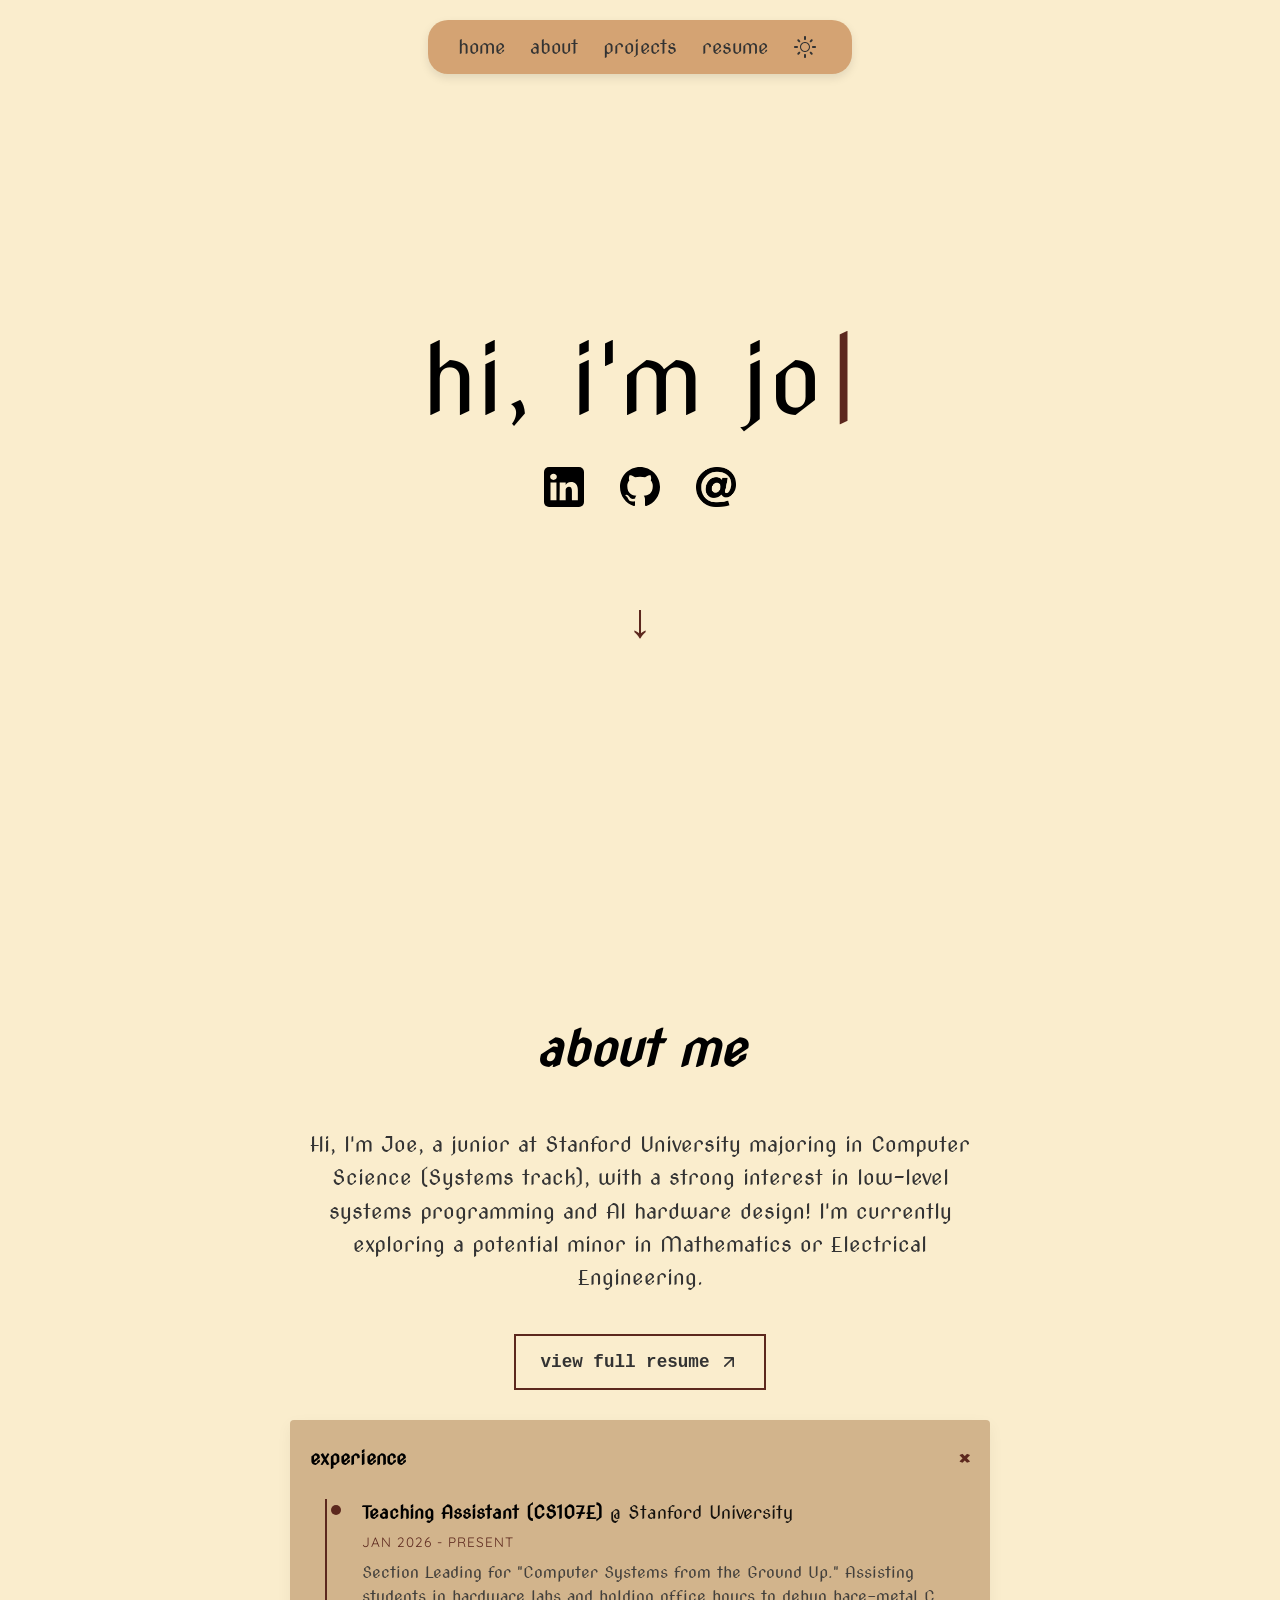
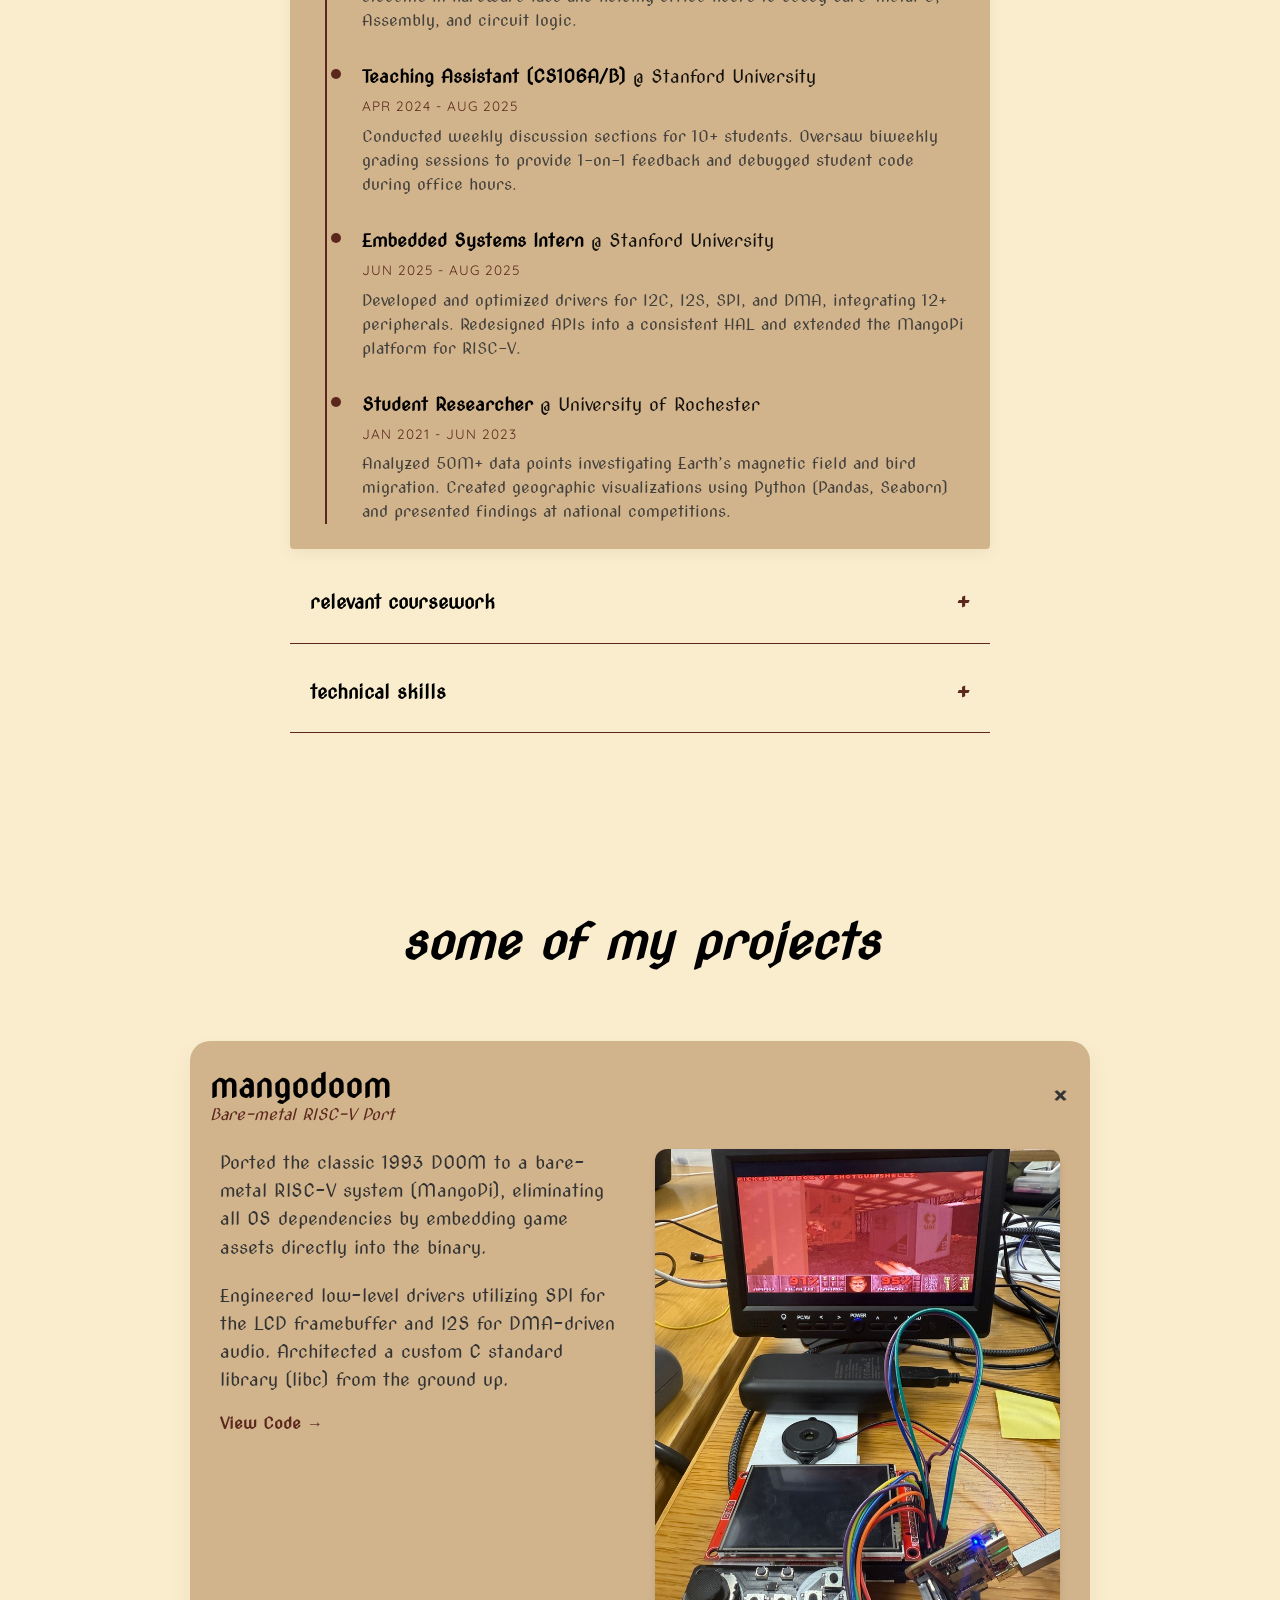
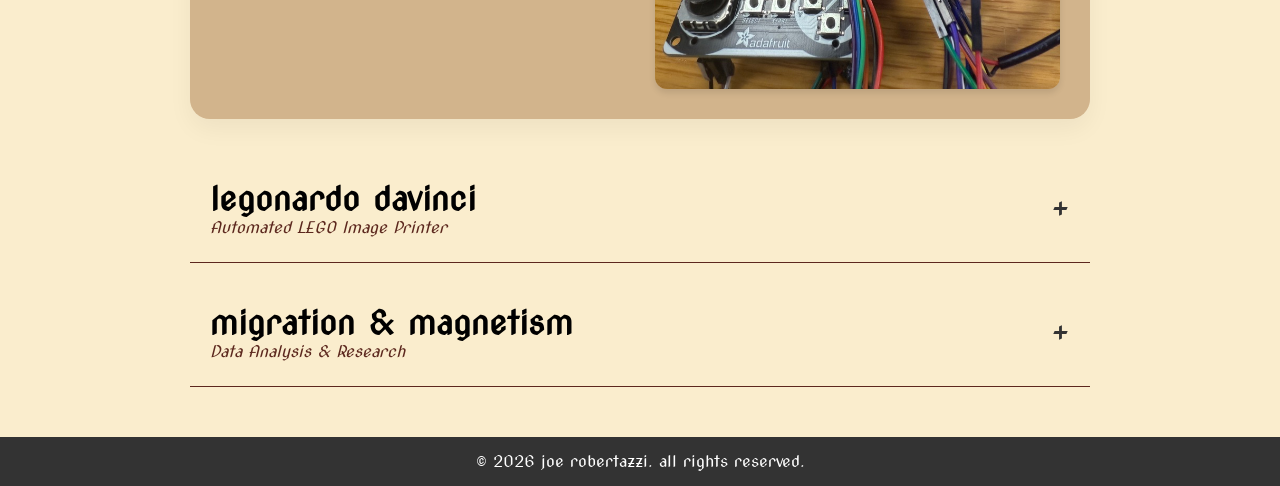
==== index.html @ b7afa9f6 "css and js" ====
<!DOCTYPE html>
<html lang="en">

<head>
    <meta charset="UTF-8">
    <meta name="viewport" content="width=device-width, initial-scale=1.0">
    <title>joe robertazzi's portfolio</title>
    <link rel="stylesheet" href="index.css">
    <link rel="icon" href="https://cdn-icons-png.flaticon.com/512/2595/2595138.png">
    <link rel="preconnect" href="https://fonts.googleapis.com">
    <link rel="preconnect" href="https://fonts.gstatic.com" crossorigin>
    <link href="https://fonts.googleapis.com/css2?family=Nova+Cut&family=Quicksand:wght@300..700&display=swap"
        rel="stylesheet">
</head>

<body onload="typewriter()">

    <nav class="navbar">
        <ul class="nav-links">
            <li><a href="#home">home</a></li>
            <li><a href="#about">about</a></li>
            <li><a href="#projects">projects</a></li>
            <li><a href="resume/resume.pdf" target="_blank">resume</a></li>
        </ul>
        <button id="theme-toggle" onclick="toggleTheme()" aria-label="Toggle Dark Mode">
            <svg id="sun-icon" xmlns="http://www.w3.org/2000/svg" viewBox="0 0 24 24">
                <path
                    d="M12 7c-2.76 0-5 2.24-5 5s2.24 5 5 5 5-2.24 5-5-2.24-5-5-5zm0 9c-2.21 0-4-1.79-4-4s1.79-4 4-4 4 1.79 4 4-1.79 4-4 4zM2 13h2c.55 0 1-.45 1-1s-.45-1-1-1H2c-.55 0-1 .45-1 1s.45 1 1 1zm18 0h2c.55 0 1-.45 1-1s-.45-1-1-1h-2c-.55 0-1 .45-1 1s.45 1 1 1zM11 2v2c0 .55.45 1 1 1s1-.45 1-1V2c0-.55-.45-1-1-1s-1 .45-1 1zm0 18v2c0 .55.45 1 1 1s1-.45 1-1v-2c0-.55-.45-1-1-1s-1 .45-1 1zM5.99 4.58c-.39-.39-1.03-.39-1.41 0-.39.39-.39 1.03 0 1.41l1.06 1.06c.39.39 1.03.39 1.41 0s.39-1.03 0-1.41L5.99 4.58zm12.37 12.37c-.39-.39-1.03-.39-1.41 0-.39.39-.39 1.03 0 1.41l1.06 1.06c.39.39 1.03.39 1.41 0 .39-.39.39-1.03 0-1.41l-1.06-1.06zm1.06-10.96c.39-.39.39-1.03 0-1.41-.39-.39-1.03-.39-1.41 0l-1.06 1.06c-.39.39-.39 1.03 0 1.41s1.03.39 1.41 0l1.06-1.06zM7.05 18.36c.39-.39.39-1.03 0-1.41-.39-.39-1.03-.39-1.41 0l-1.06 1.06c-.39.39-.39 1.03 0 1.41s1.03.39 1.41 0l1.06-1.06z" />
            </svg>
            <svg id="moon-icon" style="display:none;" xmlns="http://www.w3.org/2000/svg" viewBox="0 0 24 24">
                <path
                    d="M12 3c-4.97 0-9 4.03-9 9s4.03 9 9 9 9-4.03 9-9c0-.46-.04-.92-.1-1.36-.98 1.37-2.58 2.26-4.4 2.26-3.03 0-5.5-2.47-5.5-5.5 0-1.82.89-3.42 2.26-4.4-.44-.06-.9-.1-1.36-.1z" />
            </svg>
        </button>
    </nav>

    <section id="home">
        <div class="hero-content">
            <div id="splash"></div>
            <span id="cursor">|</span>

            <div class="connectionholder">
                <a href="https://www.linkedin.com/in/jtazzi"><img class="indv-links" id="linkedin"
                        src="index/linkedin-icon.svg" /></a>
                <a href="https://www.github.com/foxboxxx"><img class="indv-links" src="index/github-icon.svg" /></a>
                <a href="mailto:tazzi@stanford.edu"><img class="indv-links" src="index/email-icon.png" /></a>
            </div>
        </div>

        <a href="#about" class="scroll-down">↓</a>
    </section>

    <section id="about">
        <h1 class="section-title">about me</h1>

        <div class="about-container">
            <p class="bio-text">
                Hi, I'm Joe, a junior at Stanford University majoring in Computer Science (Systems track), with a strong
                interest in low-level systems programming and AI hardware design! I'm currently exploring a potential
                minor in Mathematics or Electrical Engineering.
            </p>

            <div class="resume-wrapper">
                <a href="resume/resume.pdf" target="_blank" class="resume-btn">
                    <span>view full resume</span>
                    <svg xmlns="http://www.w3.org/2000/svg" width="20" height="20" viewBox="0 0 24 24" fill="none"
                        stroke="currentColor" stroke-width="2" stroke-linecap="round" stroke-linejoin="round">
                        <path d="M7 17l9.2-9.2M17 17V7H7" />
                    </svg>
                </a>
            </div>

            <details class="accordion" open>
                <summary>experience</summary>
                <div class="accordion-content">
                    <ul class="experience-list">

                        <li class="job-item">
                            <span class="job-role">Teaching Assistant (CS107E) <span class="job-company">@ Stanford
                                    University</span></span>
                            <span class="job-date">Jan 2026 - Present</span>
                            <p class="job-desc">Section Leading for "Computer Systems from the Ground Up." Assisting
                                students in hardware labs and holding office hours to debug bare-metal C, Assembly, and
                                circuit logic.</p>
                        </li>

                        <li class="job-item">
                            <span class="job-role">Teaching Assistant (CS106A/B) <span class="job-company">@ Stanford
                                    University</span></span>
                            <span class="job-date">Apr 2024 - Aug 2025</span>
                            <p class="job-desc">Conducted weekly discussion sections for 10+ students. Oversaw biweekly
                                grading sessions to provide 1-on-1 feedback and debugged student code during office
                                hours.</p>
                        </li>

                        <li class="job-item">
                            <span class="job-role">Embedded Systems Intern <span class="job-company">@ Stanford
                                    University</span></span>
                            <span class="job-date">Jun 2025 - Aug 2025</span>
                            <p class="job-desc">Developed and optimized drivers for I2C, I2S, SPI, and DMA, integrating
                                12+ peripherals. Redesigned APIs into a consistent HAL and extended the MangoPi platform
                                for RISC-V.</p>
                        </li>

                        <li class="job-item">
                            <span class="job-role">Student Researcher <span class="job-company">@ University of
                                    Rochester</span></span>
                            <span class="job-date">Jan 2021 - Jun 2023</span>
                            <p class="job-desc">Analyzed 50M+ data points investigating Earth’s magnetic field and bird
                                migration. Created geographic visualizations using Python (Pandas, Seaborn) and
                                presented findings at national competitions.</p>
                        </li>

                    </ul>
                </div>
            </details>
            <details class="accordion">
                <summary>relevant coursework</summary>
                <div class="accordion-content">
                    <div class="tags">
                        <span>CS107E: Computer Systems from the Ground Up</span>
                        <span>CS140E: OS Design & Implementation</span>
                        <span>CS111: Operating Systems Principles</span>
                        <span>EE282: Computer Systems Architecture</span>
                        <span>EE180: Digital Systems Architecture</span>
                        <span>CS149: Parallel Computing</span>
                        <span>CS217: Hardware Accelerators for ML</span>
                        <span>EE108: Digital System Design</span>
                        <span>EE101A: Circuits I</span>
                        <span>CS144: Computer Networking</span>

                        <span>MATH104: Applied Matrix Theory</span>
                        <span>CS161: Design & Analysis of Algorithms</span>
                        <span>MATH51: Linear Algebra & Diff Calculus</span>
                        <span>CS109: Probability for CS</span>

                        <span>CS248A: Computer Graphics</span>
                        <span>CS106B/M: Programming Abstractions</span>
                    </div>
                </div>
            </details>

            <details class="accordion">
                <summary>technical skills</summary>
                <div class="accordion-content">
                    <div class="tags">
                        <span>C</span>
                        <span>C++</span>
                        <span>Python</span>
                        <span>RISC-V Assembly</span>
                        <span>MIPS Assembly</span>
                        <span>Verilog</span>
                        <span>Java</span>

                        <span>CUDA</span>
                        <span>ISPC</span>
                        <span>AWS Tranium</span>
                        <span>Embedded Systems</span>
                        <span>Operating Systems</span>
                        <span>Parallel Computing</span>

                        <span>NumPy</span>
                        <span>Pandas</span>
                        <span>Matplotlib</span>
                        <span>PyTorch</span>

                        <span>Git</span>
                        <span>Linux/Unix</span>
                    </div>
                </div>
            </details>
        </div>
    </section>

    <section id="projects">
        <h1 class="section-title">some of my projects</h1>

        <div class="project-stack">

            <details class="project-row" open>
                <summary class="project-summary">
                    <div class="p-info">
                        <h3>mangodoom</h3>
                        <span class="p-tagline">Bare-metal RISC-V Port</span>
                    </div>
                    <span class="expand-icon">+</span>
                </summary>

                <div class="project-details">
                    <div class="detail-grid">
                        <div class="detail-text">
                            <p>Ported the classic 1993 DOOM to a bare-metal RISC-V system (MangoPi), eliminating all OS
                                dependencies by embedding game assets directly into the binary.</p>
                            <p>Engineered low-level drivers utilizing SPI for the LCD framebuffer and I2S for DMA-driven
                                audio. Architected a custom C standard library (libc) from the ground up.</p>

                            <div class="p-links">
                                <a href="https://github.com/foxboxxx/mangoDOOM">View Code →</a>
                            </div>
                        </div>
                        <div class="detail-images">
                            <img src="projects/doom.jpeg" alt="MangoDoom Running">
                        </div>
                    </div>
                </div>
            </details>

            <details class="project-row">
                <summary class="project-summary">
                    <div class="p-info">
                        <h3>legonardo davinci</h3>
                        <span class="p-tagline">Automated LEGO Image Printer</span>
                    </div>
                    <span class="expand-icon">+</span>
                </summary>

                <div class="project-details">
                    <div class="detail-grid">
                        <div class="detail-text">
                            <p>Designed and programmed a bare-metal device that prints user-loaded images via LEGO
                                blocks. Developed a complete back-end in C and Python on a RISC-V MangoPi.</p>
                            <p>Rewired and integrated sensors/motors to precisely position LEGO pieces in 4.8mm x 4.8mm
                                slots.</p>

                            <div class="p-links">
                                <a href="https://github.com/foxboxxx/legonardo-davinci">View Code →</a>
                                <a
                                    href="https://drive.google.com/drive/folders/1K85u9TBoneZYjCPITP94Ezn1deumaIid?usp=share_link">View
                                    Project Media →</a>
                            </div>
                        </div>
                        <div class="detail-images">
                            <img src="projects/legonardo.jpeg" alt="Printer Setup">
                        </div>
                    </div>
                </div>
            </details>

            <details class="project-row">
                <summary class="project-summary">
                    <div class="p-info">
                        <h3>migration & magnetism</h3>
                        <span class="p-tagline">Data Analysis & Research</span>
                    </div>
                    <span class="expand-icon">+</span>
                </summary>

                <div class="project-details">
                    <div class="detail-grid">
                        <div class="detail-text">
                            <p>Conducted innovative analysis of datasets containing millions of entries to track bird
                                migration. Developed over 100 interactive geospatial maps with PyGMT and Seaborn.</p>
                            <p>Wrote a professional research manuscript and presented findings; won at national
                                competitions, including Regeneron STS.</p>
                            <div class="p-links">
                                <a href="https://drive.google.com/file/d/1ay4Kn6LyfNchn0ElNyyfflIWQYbdH_jh/view">Read
                                    Paper →</a>
                            </div>
                        </div>
                        <div class="detail-images">
                            <img src="projects/animation.gif" alt="Migration Map">
                        </div>
                    </div>
                </div>
            </details>

        </div>
    </section>

    <footer class="bottom-bar">
        <p>&copy; 2026 joe robertazzi. all rights reserved.</p>
    </footer>

    <script src="index.js"></script>
</body>

</html>
---- index.css ----
:root {
    --bg-color: #faedcd;
    --text-color: #333;
    --nav-bg: #d4a373;
    --card-bg: #D2B48C;
    --accent-color: #5c281e;
    --heading-color: #000;
    --icon-filter: brightness(0%);
    --border-color: #5c281e;
}

[data-theme="dark"] {
    --bg-color: #1a1a1a;       
    --text-color: #e0e0e0;     
    --nav-bg: #2d2d2d;         
    --card-bg: #333333;        
    --accent-color: #faedcd;   
    --heading-color: #ffffff;  
    --icon-filter: brightness(0) invert(1);
    --border-color: #faedcd;
}

* {
    box-sizing: border-box;
    margin: 0;
    padding: 0;
}

html {
    scroll-behavior: smooth;
}

body {
    background-color: var(--bg-color);
    color: var(--text-color);
    font-family: 'Nova Cut', sans-serif;
    overflow-x: hidden;
    transition: background-color 0.3s ease, color 0.3s ease;
}

.navbar {
    position: fixed;
    top: 20px;
    left: 50%;
    transform: translateX(-50%);
    background-color: var(--nav-bg);
    border-radius: 20px;
    padding: 10px 30px;
    box-shadow: 0 4px 10px rgba(0,0,0,0.1);
    z-index: 1000;
    display: flex;
    align-items: center;
    width: fit-content;
    transition: background-color 0.3s ease;
}

.nav-links {
    list-style: none;
    display: flex;
    gap: 25px;
    padding: 0;
    margin: 0;
}

.nav-links a {
    text-decoration: none;
    color: var(--text-color);
    font-size: 1.2rem;
    position: relative;
    transition: color 0.3s;
}

.nav-links a:hover {
    color: var(--accent-color);
}

#theme-toggle {
    background: none;
    border: none;
    cursor: pointer;
    margin-left: 20px;
    padding: 5px;
    display: flex;
    align-items: center;
    justify-content: center;
    color: var(--text-color); 
    transition: transform 0.3s ease, color 0.3s ease;
}

#theme-toggle svg {
    width: 24px;
    height: 24px;
    fill: currentColor;
}

#theme-toggle:hover {
    transform: rotate(15deg) scale(1.1);
    color: var(--accent-color);
}

section {
    min-height: 100vh;
    padding: 120px 20px 50px 20px;
    display: flex;
    flex-direction: column;
    align-items: center;
    justify-content: center;
}

.section-title {
    font-size: 3rem;
    margin-bottom: 50px;
    font-style: italic;
    color: var(--heading-color);
    text-align: center;
}

#home {
    text-align: center;
}

#splash {
    display: inline-block;
    font-size: clamp(3rem, 8vw, 6rem);
    color: var(--heading-color);
}

#cursor {
    font-size: clamp(3rem, 8vw, 6rem);
    color: var(--accent-color);
    animation: blink 0.7s step-end infinite;
}

@keyframes blink { 50% { opacity: 0; } }

.connectionholder {
    margin-top: 30px;
}

.indv-links {
    width: 40px;
    margin: 0 15px;
    filter: var(--icon-filter);
    transition: transform 0.2s;
}

#linkedin {
    border-radius: 5px; 
}

.indv-links:hover {
    transform: scale(1.2);
}

.scroll-down {
    margin-top: 80px;
    font-size: 3rem;
    text-decoration: none;
    color: var(--accent-color);
    animation: bounce 2s infinite;
    display: block;
}

@keyframes bounce {
    0%, 20%, 50%, 80%, 100% {transform: translateY(0);}
    40% {transform: translateY(-10px);}
    60% {transform: translateY(-5px);}
}

.project-stack {
    width: 100%;
    max-width: 900px;
    display: flex;
    flex-direction: column;
    gap: 15px;
}

.project-row {
    border-bottom: 1px solid var(--border-color);
    transition: all 0.4s cubic-bezier(0.25, 1, 0.5, 1);
    border-radius: 0;
    padding: 0;
}

.project-row[open] {
    background-color: var(--card-bg);
    border-radius: 20px;
    border-bottom: none;
    margin: 20px 0;
    box-shadow: 0 10px 25px rgba(0,0,0,0.05);
}

.project-summary {
    list-style: none;
    cursor: pointer;
    padding: 25px 20px;
    display: flex;
    justify-content: space-between;
    align-items: center;
}

.project-summary::-webkit-details-marker {
    display: none;
}

.p-info h3 {
    font-size: 2rem;
    margin: 0;
    color: var(--heading-color);
    text-transform: lowercase;
}

.p-tagline {
    font-size: 1rem;
    color: var(--accent-color);
    font-style: italic;
}

.expand-icon {
    font-size: 2rem;
    color: var(--text-color);
    transition: transform 0.4s cubic-bezier(0.68, -0.55, 0.27, 1.55);
}

.project-row[open] .expand-icon {
    transform: rotate(45deg);
}

.project-details {
    padding: 0 30px 30px 30px;
    animation: flowIn 0.5s ease forwards;
}

@keyframes flowIn {
    from { opacity: 0; transform: translateY(-15px); }
    to { opacity: 1; transform: translateY(0); }
}

.detail-grid {
    display: grid;
    grid-template-columns: 1fr 1fr;
    gap: 30px;
    align-items: start;
}

.detail-text p {
    font-size: 1.1rem;
    line-height: 1.6;
    margin-bottom: 20px;
}

.p-links a {
    display: inline-block;
    margin-right: 20px;
    color: var(--accent-color);
    font-weight: bold;
    text-decoration: none;
    border-bottom: 1px solid transparent;
}

.p-links a:hover {
    border-bottom: 1px solid var(--accent-color);
}

.detail-images {
    display: flex;
    flex-direction: column;
    gap: 15px;
}

.detail-images img {
    width: 100%;
    border-radius: 12px;
    box-shadow: 0 4px 6px rgba(0,0,0,0.1);
}

@media screen and (max-width: 768px) {
    .detail-grid {
        grid-template-columns: 1fr;
    }
    .p-info h3 {
        font-size: 1.5rem;
    }
}

.about-container {
    max-width: 800px;
    text-align: center;
    font-size: 1.2rem;
    line-height: 1.6;
}

.bottom-bar {
    background-color: #333;
    color: white;
    text-align: center;
    padding: 15px;
    margin-top: auto;
    width: 100%;
}

.resume-wrapper {
    display: flex;
    justify-content: center;
    margin-bottom: 30px; 
}

.resume-btn {
    display: flex;
    align-items: center;
    gap: 10px;
    padding: 12px 25px;
    
    border: 2px solid var(--accent-color);
    background-color: transparent;
    color: var(--text-color);
    
    font-family: 'Courier New', Courier, monospace;
    font-size: 1.1rem;
    font-weight: bold;
    text-decoration: none;
    transition: all 0.3s ease;
}

.resume-btn svg {
    transition: transform 0.3s ease;
}

.resume-btn:hover {
    background-color: var(--accent-color);
    color: var(--bg-color); 
    box-shadow: 4px 4px 0px rgba(0,0,0,0.2); 
    transform: translate(-2px, -2px);
}

.resume-btn:hover svg {
    transform: translate(2px, -2px); 
}

.bio-text {
    margin-bottom: 40px;
    font-size: 1.3rem;
    max-width: 700px;
    text-align: center;
}

.accordion {
    width: 100%;
    max-width: 700px;
    margin-bottom: 10px;
    border-bottom: 1px solid var(--border-color);
    transition: all 0.4s cubic-bezier(0.25, 1, 0.5, 1);
}

.accordion[open] {
    background-color: var(--card-bg);
    border-radius: 4px; 
    border-bottom: none;
    margin: 15px 0;
    box-shadow: 0 5px 15px rgba(0,0,0,0.05);
}

.accordion summary {
    padding: 20px 20px;
    cursor: pointer;
    font-size: 1.2rem;
    font-weight: bold;
    list-style: none;
    display: flex;
    justify-content: space-between;
    align-items: center;
    color: var(--heading-color);
}

.accordion summary::after {
    content: '+'; 
    font-size: 1.5rem;
    color: var(--accent-color);
    transition: transform 0.4s cubic-bezier(0.68, -0.55, 0.27, 1.55);
}

.accordion[open] summary::after {
    transform: rotate(45deg);
}

.accordion summary::-webkit-details-marker {
    display: none;
}

.accordion-content {
    padding: 0 25px 25px 25px;
    text-align: left;
    color: var(--text-color);
    animation: flowIn 0.5s ease forwards;
}

.experience-list {
    list-style: none;
    padding-left: 10px;
    border-left: 2px solid var(--border-color); 
    margin-left: 10px;
}

.job-item {
    position: relative;
    padding-left: 25px;
    margin-bottom: 30px;
}

.job-item:last-child {
    margin-bottom: 0;
}

.job-item::before {
    content: '';
    position: absolute;
    left: -6px; 
    top: 6px;
    width: 10px;
    height: 10px;
    background-color: var(--accent-color);
    border-radius: 50%;
}

.job-role {
    font-size: 1.1rem;
    font-weight: bold;
    color: var(--heading-color);
    display: block;
}

.job-company {
    font-weight: normal;
    opacity: 0.9;
}

.job-date {
    display: block;
    font-family: 'Quicksand', sans-serif;
    font-size: 0.85rem;
    color: var(--accent-color);
    margin-bottom: 8px;
    text-transform: uppercase;
    letter-spacing: 1px;
    margin-top: 4px;
}

.job-desc {
    font-size: 1rem;
    line-height: 1.5;
    opacity: 0.9;
}

.tags {
    display: flex;
    flex-wrap: wrap;
    gap: 12px;
}

.tags span {
    border: 1px solid var(--accent-color);
    color: var(--text-color);
    padding: 6px 12px;
    
    border-radius: 0px; 
    font-family: 'Courier New', Courier, monospace; 
    font-size: 0.9rem;
    background-color: rgba(0,0,0,0.03); 
    transition: all 0.2s ease;
}

.tags span:hover {
    background-color: var(--accent-color);
    color: var(--bg-color);
    cursor: default;
}
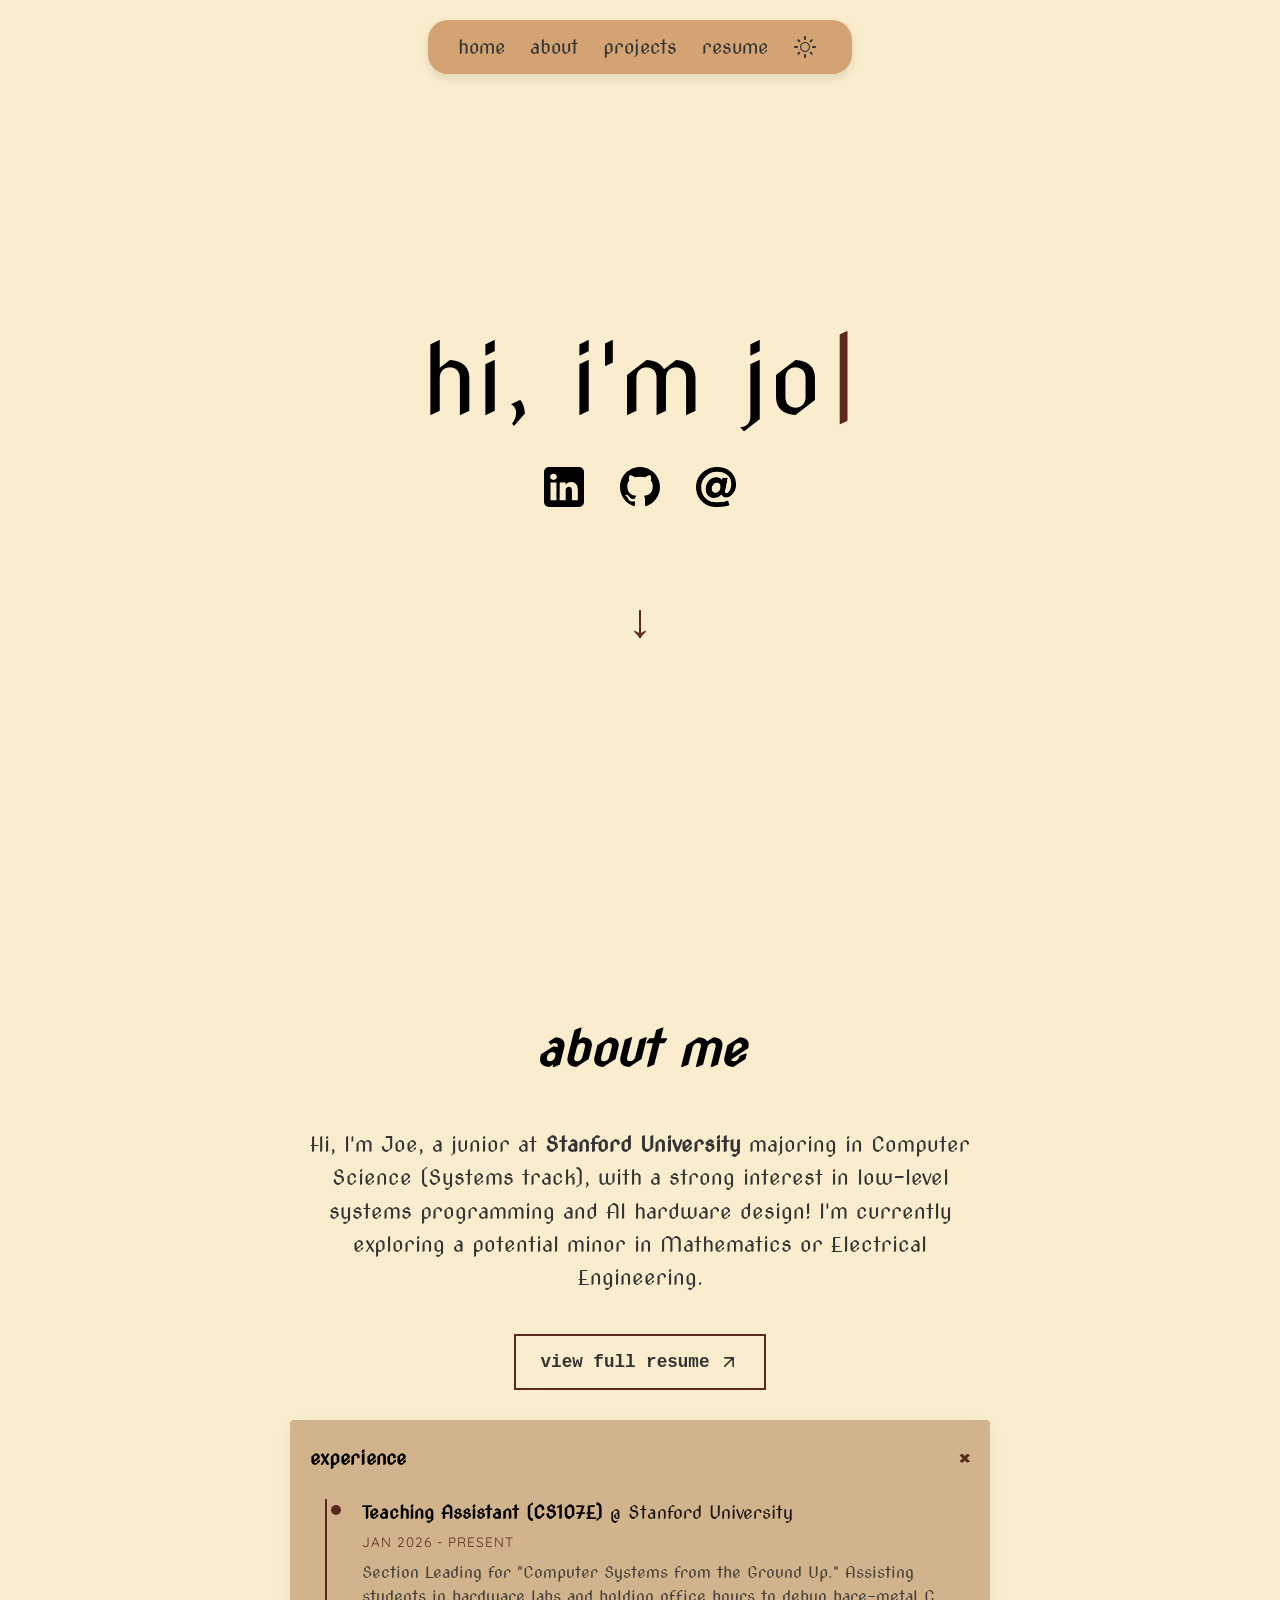
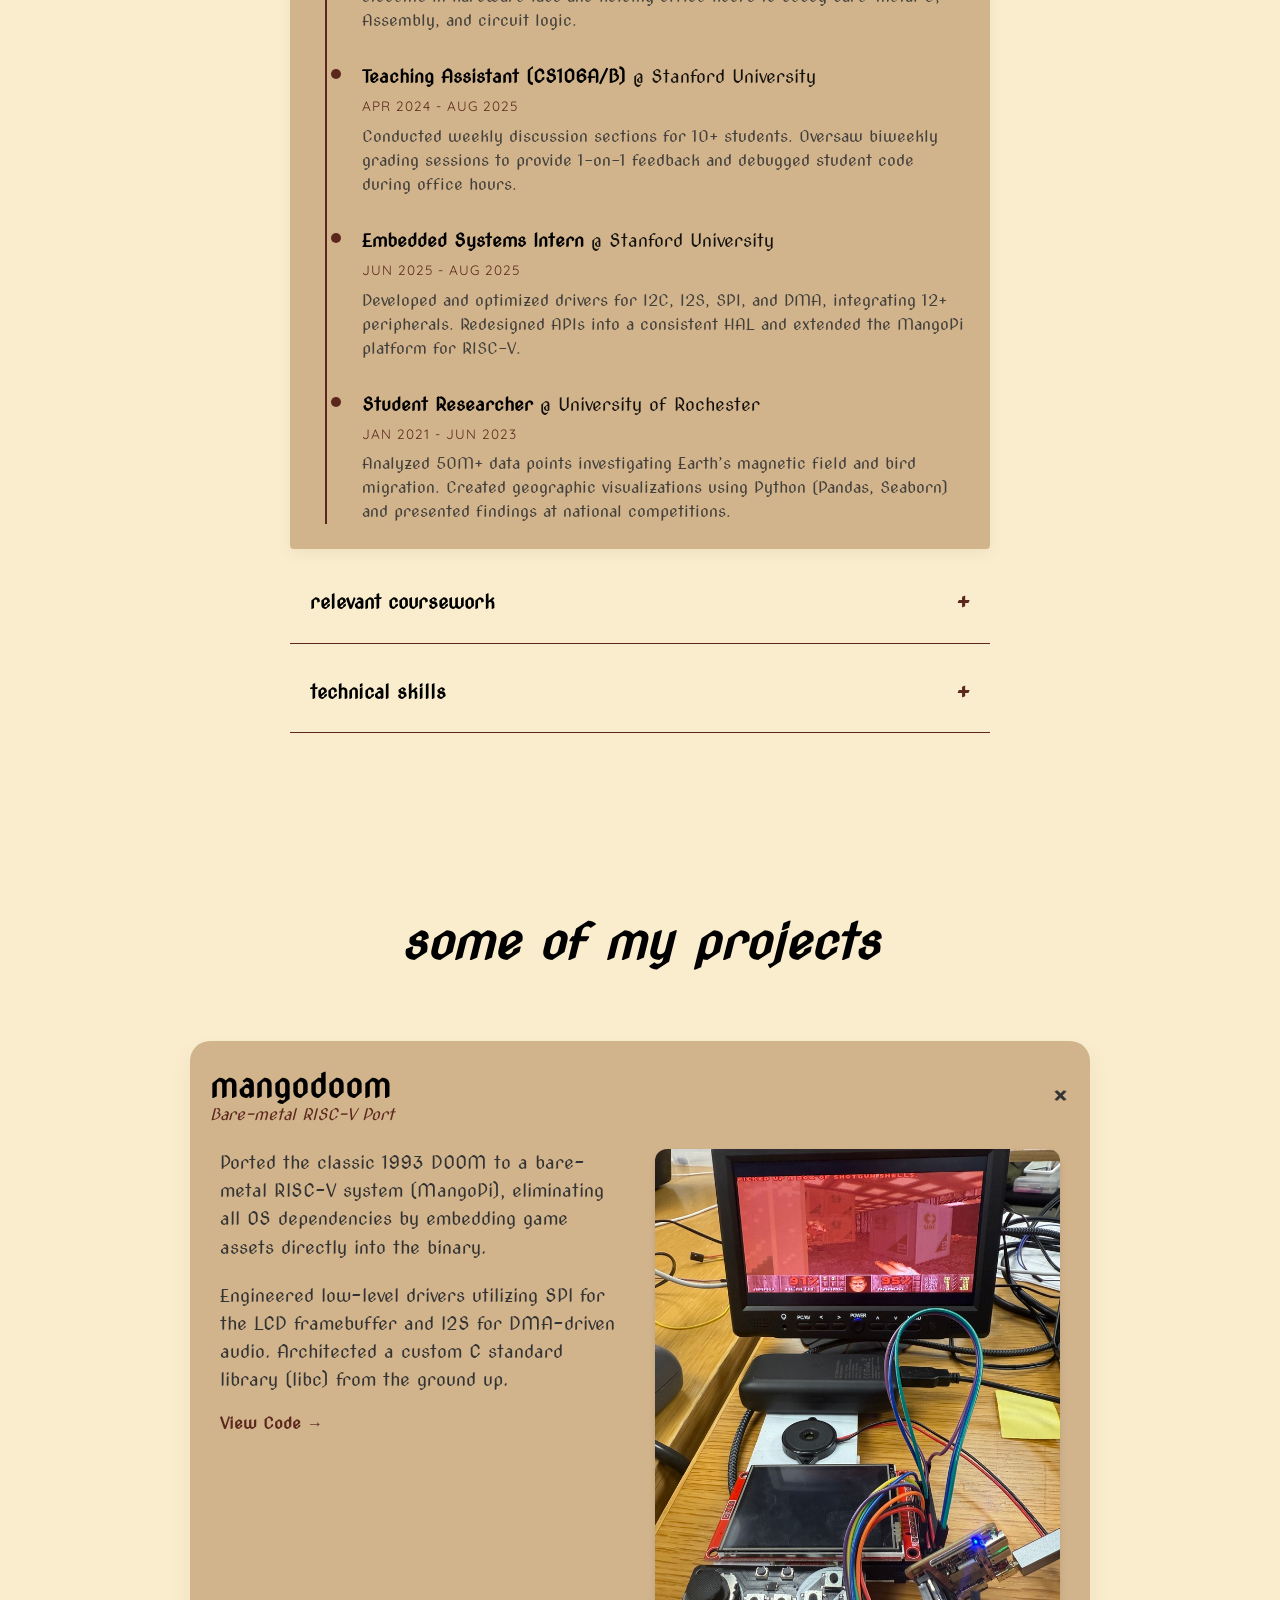
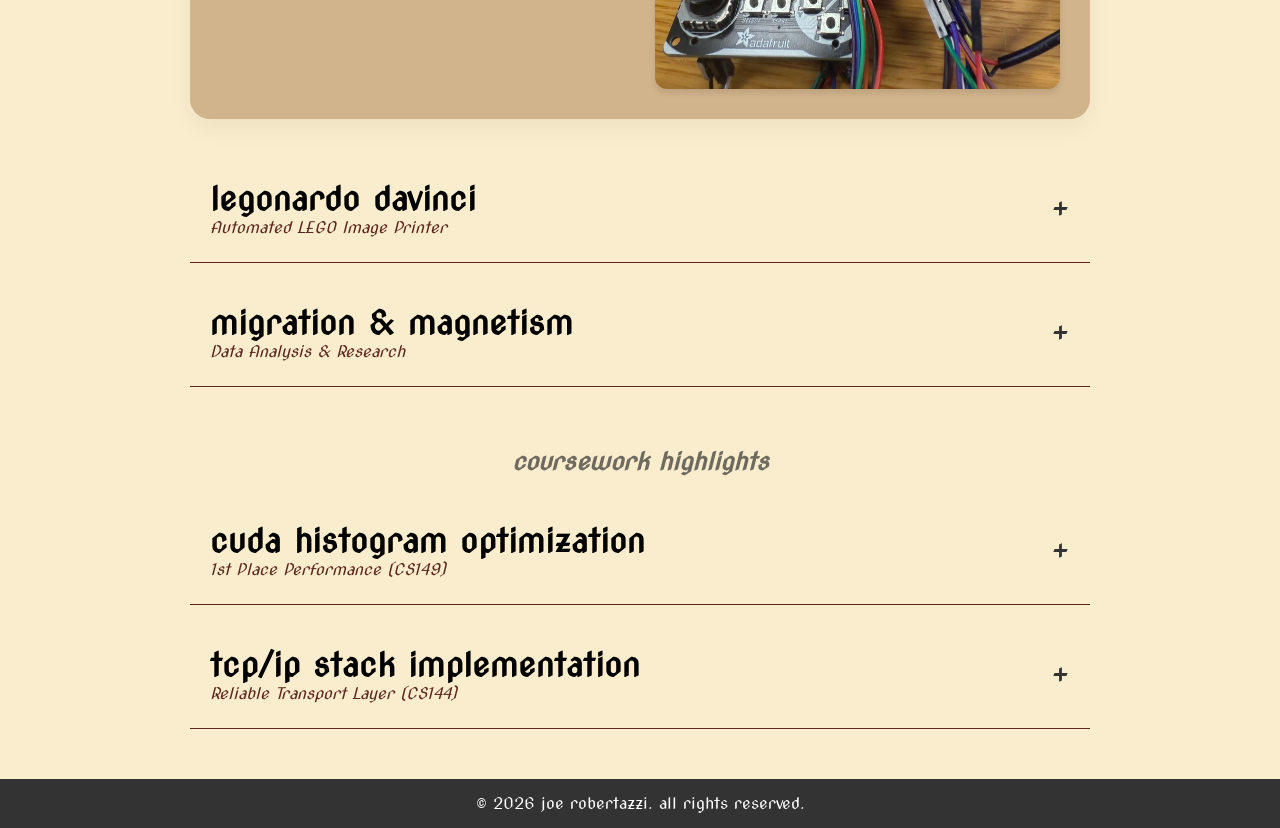
==== commit 5b76f84e: "css and js" ====
--- a/index.html
+++ b/index.html
@@ -55,7 +55,7 @@
 
         <div class="about-container">
             <p class="bio-text">
-                Hi, I'm Joe, a junior at Stanford University majoring in Computer Science (Systems track), with a strong
+                Hi, I'm Joe, a junior at <b>Stanford University</b> majoring in Computer Science (Systems track), with a strong
                 interest in low-level systems programming and AI hardware design! I'm currently exploring a potential
                 minor in Mathematics or Electrical Engineering.
             </p>
@@ -265,6 +265,63 @@
             </details>
 
         </div>
+        <h3 class="subsection-title">coursework highlights</h3>
+
+        <div class="project-stack">
+
+            <details class="project-row">
+                <summary class="project-summary">
+                    <div class="p-info">
+                        <h3>cuda histogram optimization</h3>
+                        <span class="p-tagline">1st Place Performance (CS149)</span>
+                    </div>
+                    <span class="expand-icon">+</span>
+                </summary>
+
+                <div class="project-details">
+                    <div class="detail-grid full-width">
+                        <div class="detail-text">
+                            <p>
+                                Developed a high-performance GPU kernel to compute histograms on an <b>NVIDIA H100</b>,
+                                achieving one of the fastest runtimes in the class (21x speedup over baseline).
+
+                            </p>
+                            <div class="p-links">
+                                <a href="https://github.com/foxboxxx/fastest-histogram-cuda">View Code →</a>
+                            </div>
+                        </div>
+                    </div>
+                </div>
+            </details>
+
+            <details class="project-row">
+                <summary class="project-summary">
+                    <div class="p-info">
+                        <h3>tcp/ip stack implementation</h3>
+                        <span class="p-tagline">Reliable Transport Layer (CS144)</span>
+                    </div>
+                    <span class="expand-icon">+</span>
+                </summary>
+
+                <div class="project-details">
+                    <div class="detail-grid full-width">
+                        <div class="detail-text">
+                            <p>
+                                Built a fully functional TCP implementation in C++ capable of communicating with real
+                                Linux TCP stacks.
+                                The system ensures reliable byte-stream delivery over unreliable networks (IP) by
+                                handling packet loss, reordering, and flow control.
+
+                            </p>
+                            <p>
+                                <i>Note: Source code is private b/c Honor Code.</i>
+                            </p>
+                        </div>
+                    </div>
+                </div>
+            </details>
+
+        </div>
     </section>
 
     <footer class="bottom-bar">
--- a/index.css
+++ b/index.css
@@ -473,4 +473,22 @@
     background-color: var(--accent-color);
     color: var(--bg-color);
     cursor: default;
+}
+
+.subsection-title {
+    font-size: 1.5rem;
+    color: var(--text-color);
+    margin-top: 60px;
+    margin-bottom: 20px;
+    font-style: italic;
+    opacity: 0.7;
+    text-align: center;
+}
+
+.detail-grid.full-width {
+    grid-template-columns: 1fr;
+}
+
+.detail-grid.full-width .detail-text {
+    max-width: 100%; 
 }
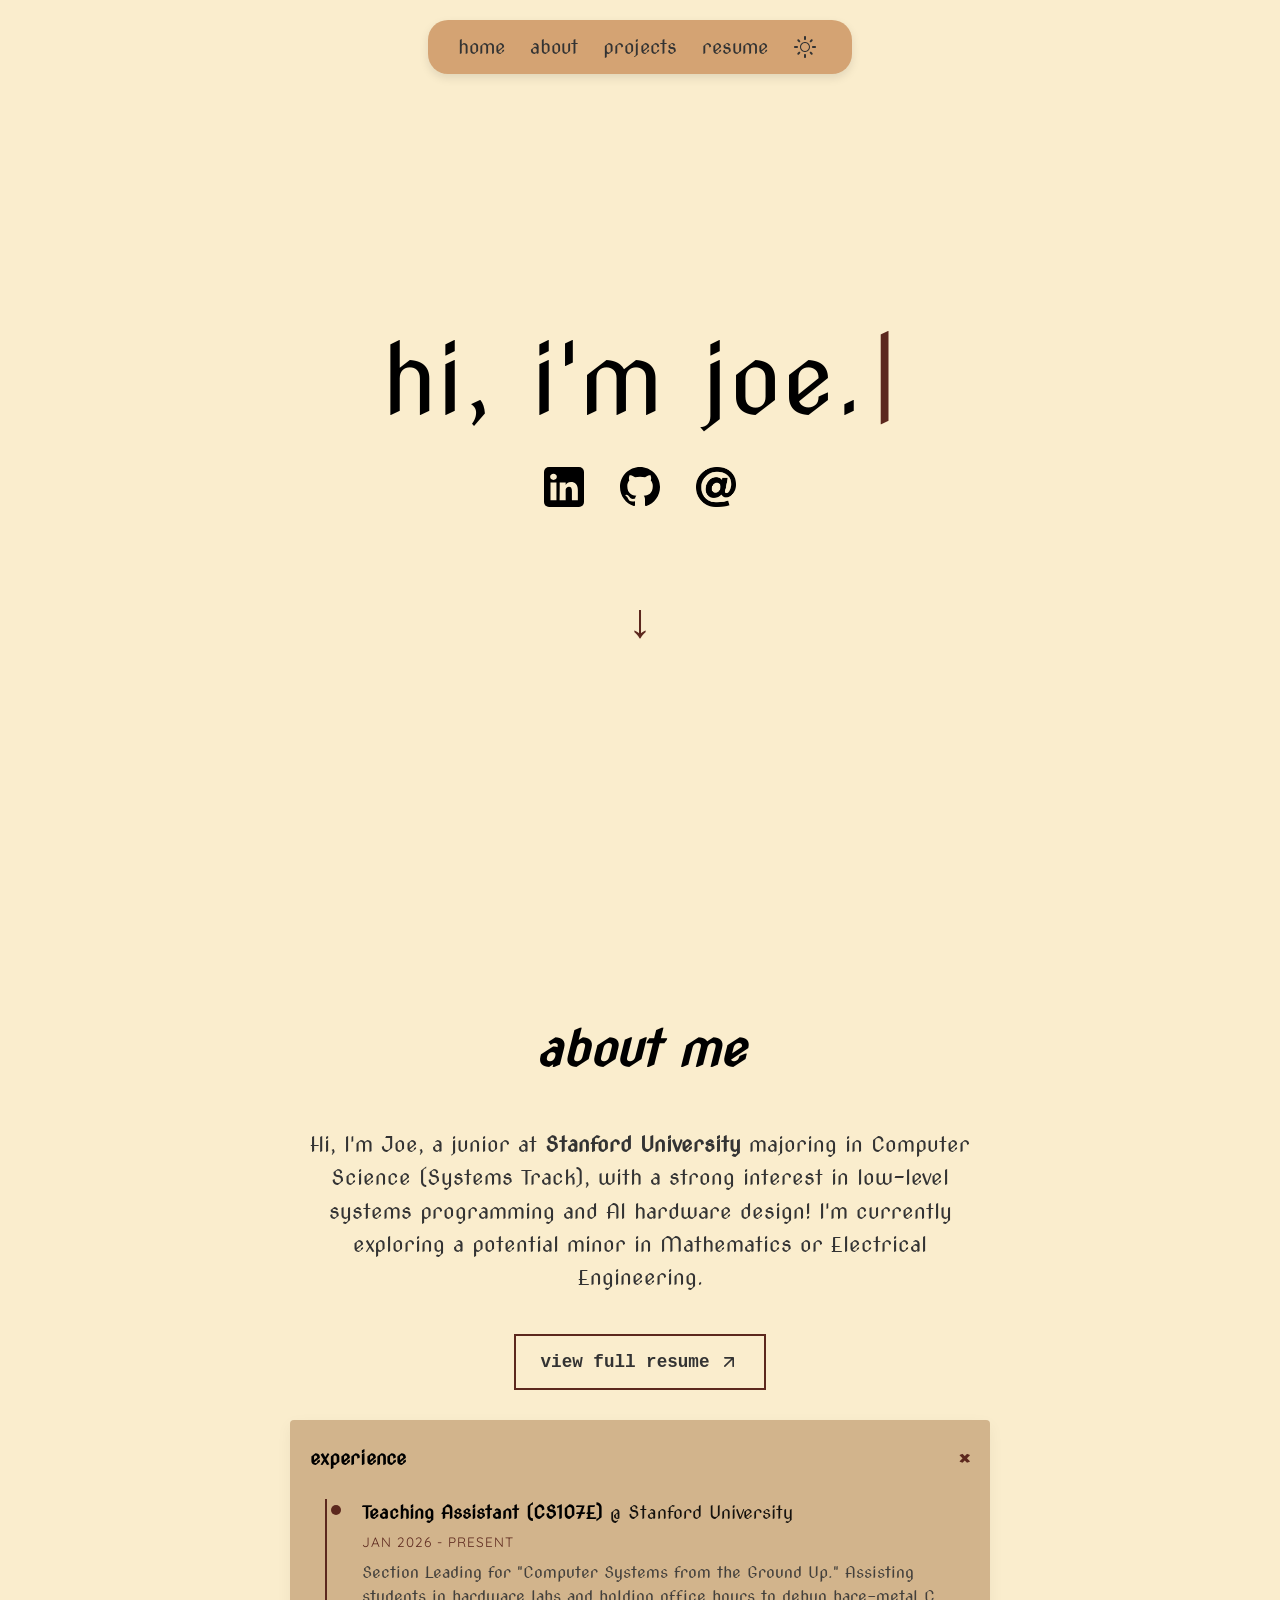
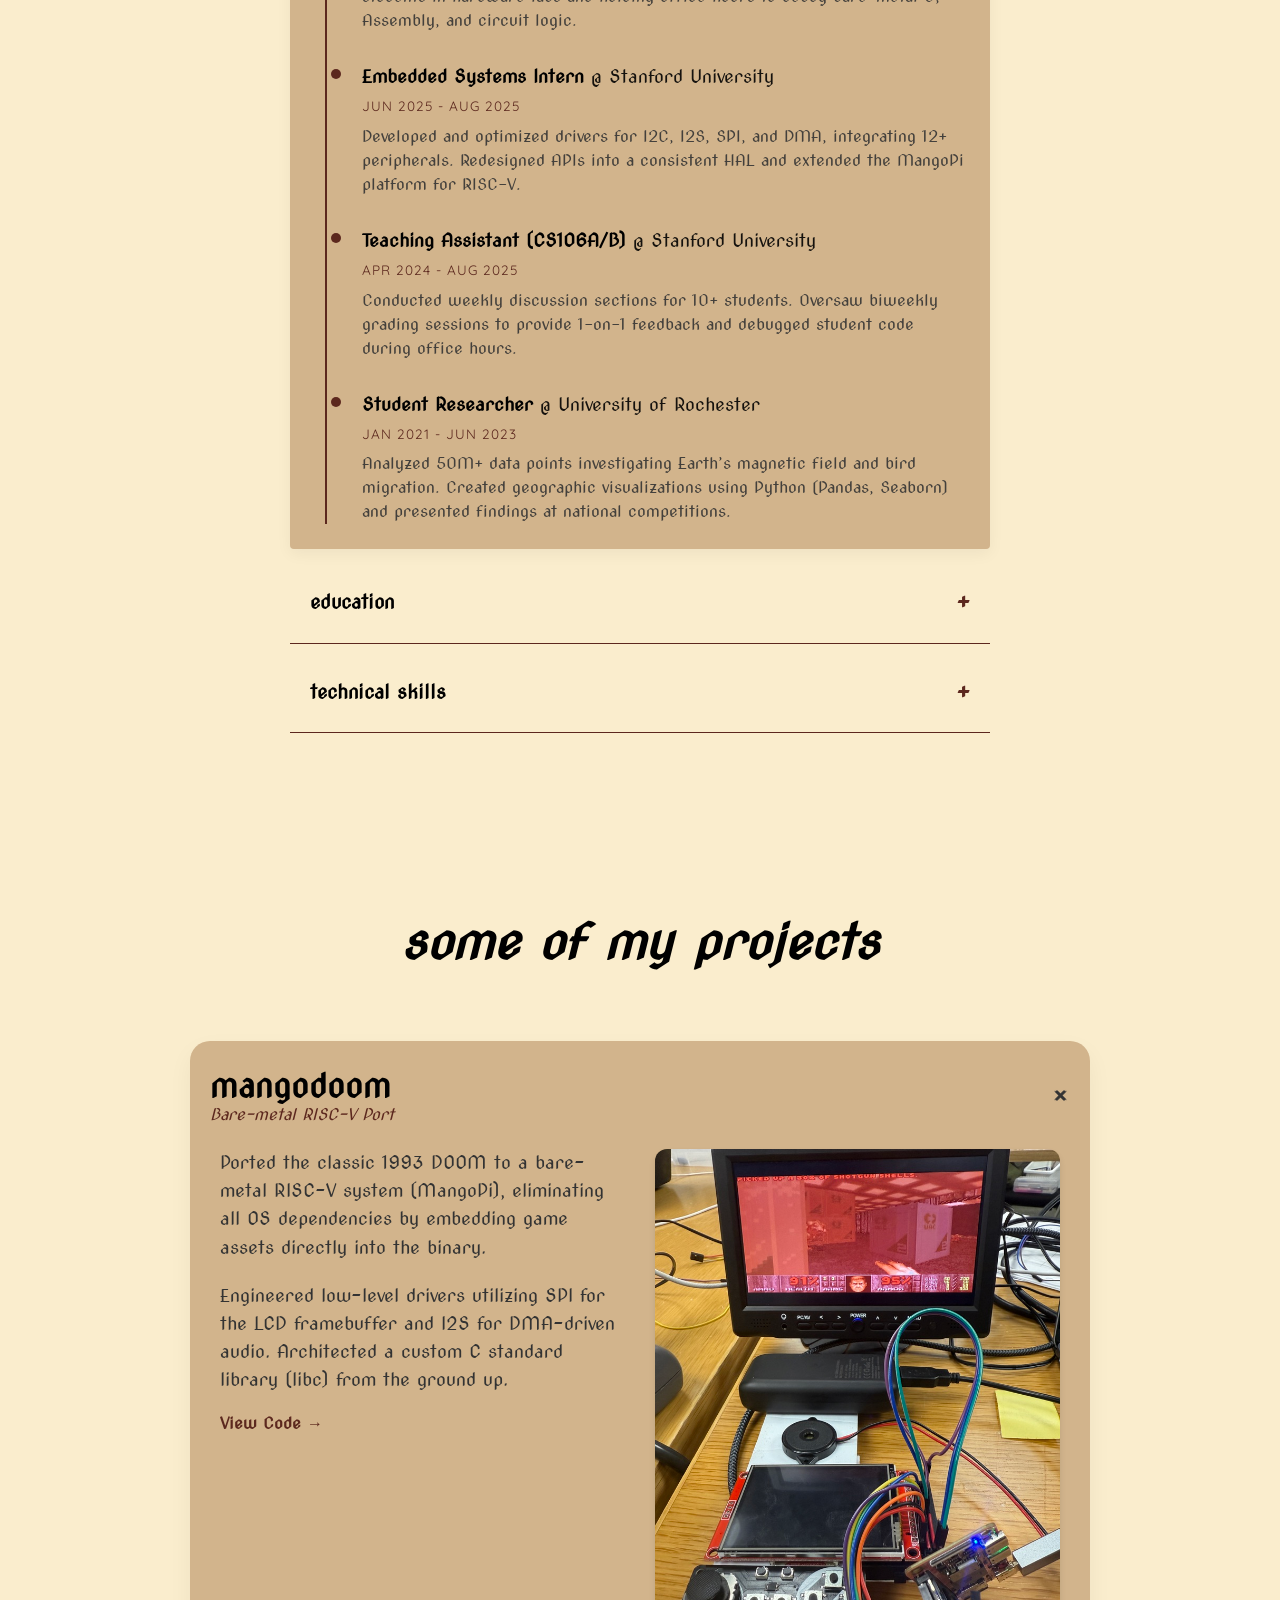
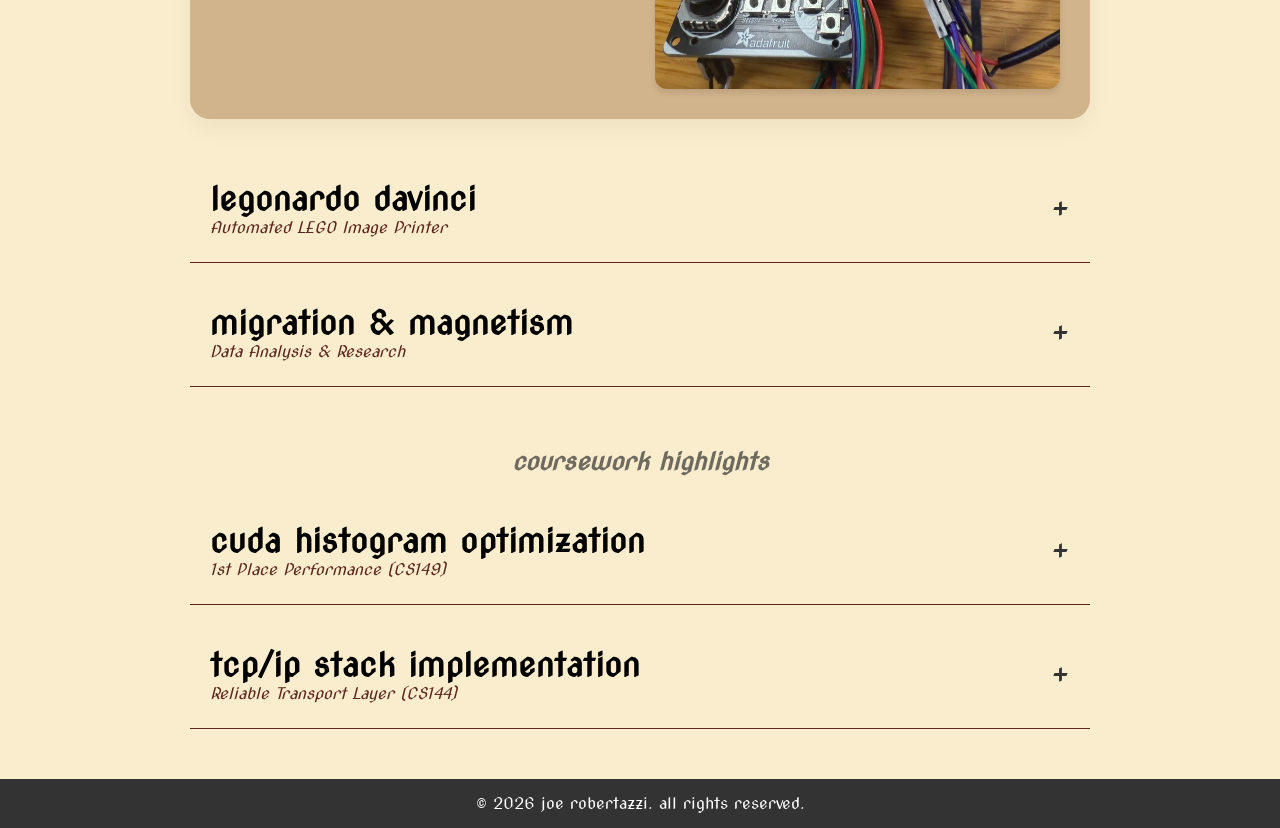
==== commit f1c248d6: "education:" ====
--- a/index.html
+++ b/index.html
@@ -55,7 +55,7 @@
 
         <div class="about-container">
             <p class="bio-text">
-                Hi, I'm Joe, a junior at <b>Stanford University</b> majoring in Computer Science (Systems track), with a strong
+                Hi, I'm Joe, a junior at <b>Stanford University</b> majoring in Computer Science (Systems Track), with a strong
                 interest in low-level systems programming and AI hardware design! I'm currently exploring a potential
                 minor in Mathematics or Electrical Engineering.
             </p>
@@ -83,6 +83,15 @@
                                 students in hardware labs and holding office hours to debug bare-metal C, Assembly, and
                                 circuit logic.</p>
                         </li>
+                        
+                        <li class="job-item">
+                            <span class="job-role">Embedded Systems Intern <span class="job-company">@ Stanford
+                                    University</span></span>
+                            <span class="job-date">Jun 2025 - Aug 2025</span>
+                            <p class="job-desc">Developed and optimized drivers for I2C, I2S, SPI, and DMA, integrating
+                                12+ peripherals. Redesigned APIs into a consistent HAL and extended the MangoPi platform
+                                for RISC-V.</p>
+                        </li>
 
                         <li class="job-item">
                             <span class="job-role">Teaching Assistant (CS106A/B) <span class="job-company">@ Stanford
@@ -94,15 +103,6 @@
                         </li>
 
                         <li class="job-item">
-                            <span class="job-role">Embedded Systems Intern <span class="job-company">@ Stanford
-                                    University</span></span>
-                            <span class="job-date">Jun 2025 - Aug 2025</span>
-                            <p class="job-desc">Developed and optimized drivers for I2C, I2S, SPI, and DMA, integrating
-                                12+ peripherals. Redesigned APIs into a consistent HAL and extended the MangoPi platform
-                                for RISC-V.</p>
-                        </li>
-
-                        <li class="job-item">
                             <span class="job-role">Student Researcher <span class="job-company">@ University of
                                     Rochester</span></span>
                             <span class="job-date">Jan 2021 - Jun 2023</span>
@@ -114,29 +114,61 @@
                     </ul>
                 </div>
             </details>
-            <details class="accordion">
-                <summary>relevant coursework</summary>
+           <details class="accordion">
+                <summary>education</summary>
                 <div class="accordion-content">
-                    <div class="tags">
-                        <span>CS107E: Computer Systems from the Ground Up</span>
-                        <span>CS140E: OS Design & Implementation</span>
-                        <span>CS111: Operating Systems Principles</span>
-                        <span>EE282: Computer Systems Architecture</span>
-                        <span>EE180: Digital Systems Architecture</span>
-                        <span>CS149: Parallel Computing</span>
-                        <span>CS217: Hardware Accelerators for ML</span>
-                        <span>EE108: Digital System Design</span>
-                        <span>EE101A: Circuits I</span>
-                        <span>CS144: Computer Networking</span>
-
-                        <span>MATH104: Applied Matrix Theory</span>
-                        <span>CS161: Design & Analysis of Algorithms</span>
-                        <span>MATH51: Linear Algebra & Diff Calculus</span>
-                        <span>CS109: Probability for CS</span>
-
-                        <span>CS248A: Computer Graphics</span>
-                        <span>CS106B/M: Programming Abstractions</span>
-                    </div>
+                    <ul class="experience-list">
+                        
+                        <li class="job-item">
+                            <div class="job-role">
+                                <span>Stanford University</span>
+                                <span class="job-date">Expected 2027</span>
+                            </div>
+                            
+                            <div class="degree-info" style="margin-bottom: 15px;">
+                                <p class="job-desc"><b>B.S. Computer Science (Systems Track)</b></p>
+                                <p class="job-desc" style="font-size: 0.95rem; opacity: 0.8; margin-top:5px;">Minor in Electrical Engineering</p>
+                            </div>
+
+                            <div class="tags">
+                                <span>CS107E: Computer Systems (Ground Up)</span>
+                                <span>CS140E: OS Design</span>
+                                <span>CS111: OS Principles</span>
+                                <span>EE282: Computer Systems Architecture</span>
+                                <span>CS149: Parallel Computing</span>
+                                <span>CS217: Hardware Accelerators</span>
+                                <span>EE108: Digital System Design</span>
+                                <span>EE180: Digital Systems Arch</span>
+                                <span>CS144: Networking</span>
+                                <span>CS248A: Graphics</span>
+                                <span>CS161: Algorithms</span>
+                            </div>
+                        </li>
+
+                        <li class="job-item">
+                            <div class="job-role">
+                                <span>Ossining High School</span>
+                                <span class="job-date">2019 - 2023</span>
+                            </div>
+                            
+                            <div class="degree-info" style="margin-bottom: 15px;">
+                                <p class="job-desc"><b>High School Diploma (Valedictorian)</b></p>
+                                <p class="job-desc" style="font-size: 0.95rem; opacity: 0.8; margin-top:5px;">
+                                    Rank: 1/361 • VP of Engineering Club • Varsity Track & XC
+                                </p>
+                            </div>
+
+                            <div class="tags">
+                                <span>AP Calculus BC</span>
+                                <span>AP Computer Science</span>
+                                <span>AP Statistics</span>
+                                <span>SUNY Physics</span>
+                                <span>SUNY Chemistry</span>
+                                <span>SUNY Science Research</span>
+                            </div>
+                        </li>
+
+                    </ul>
                 </div>
             </details>
 
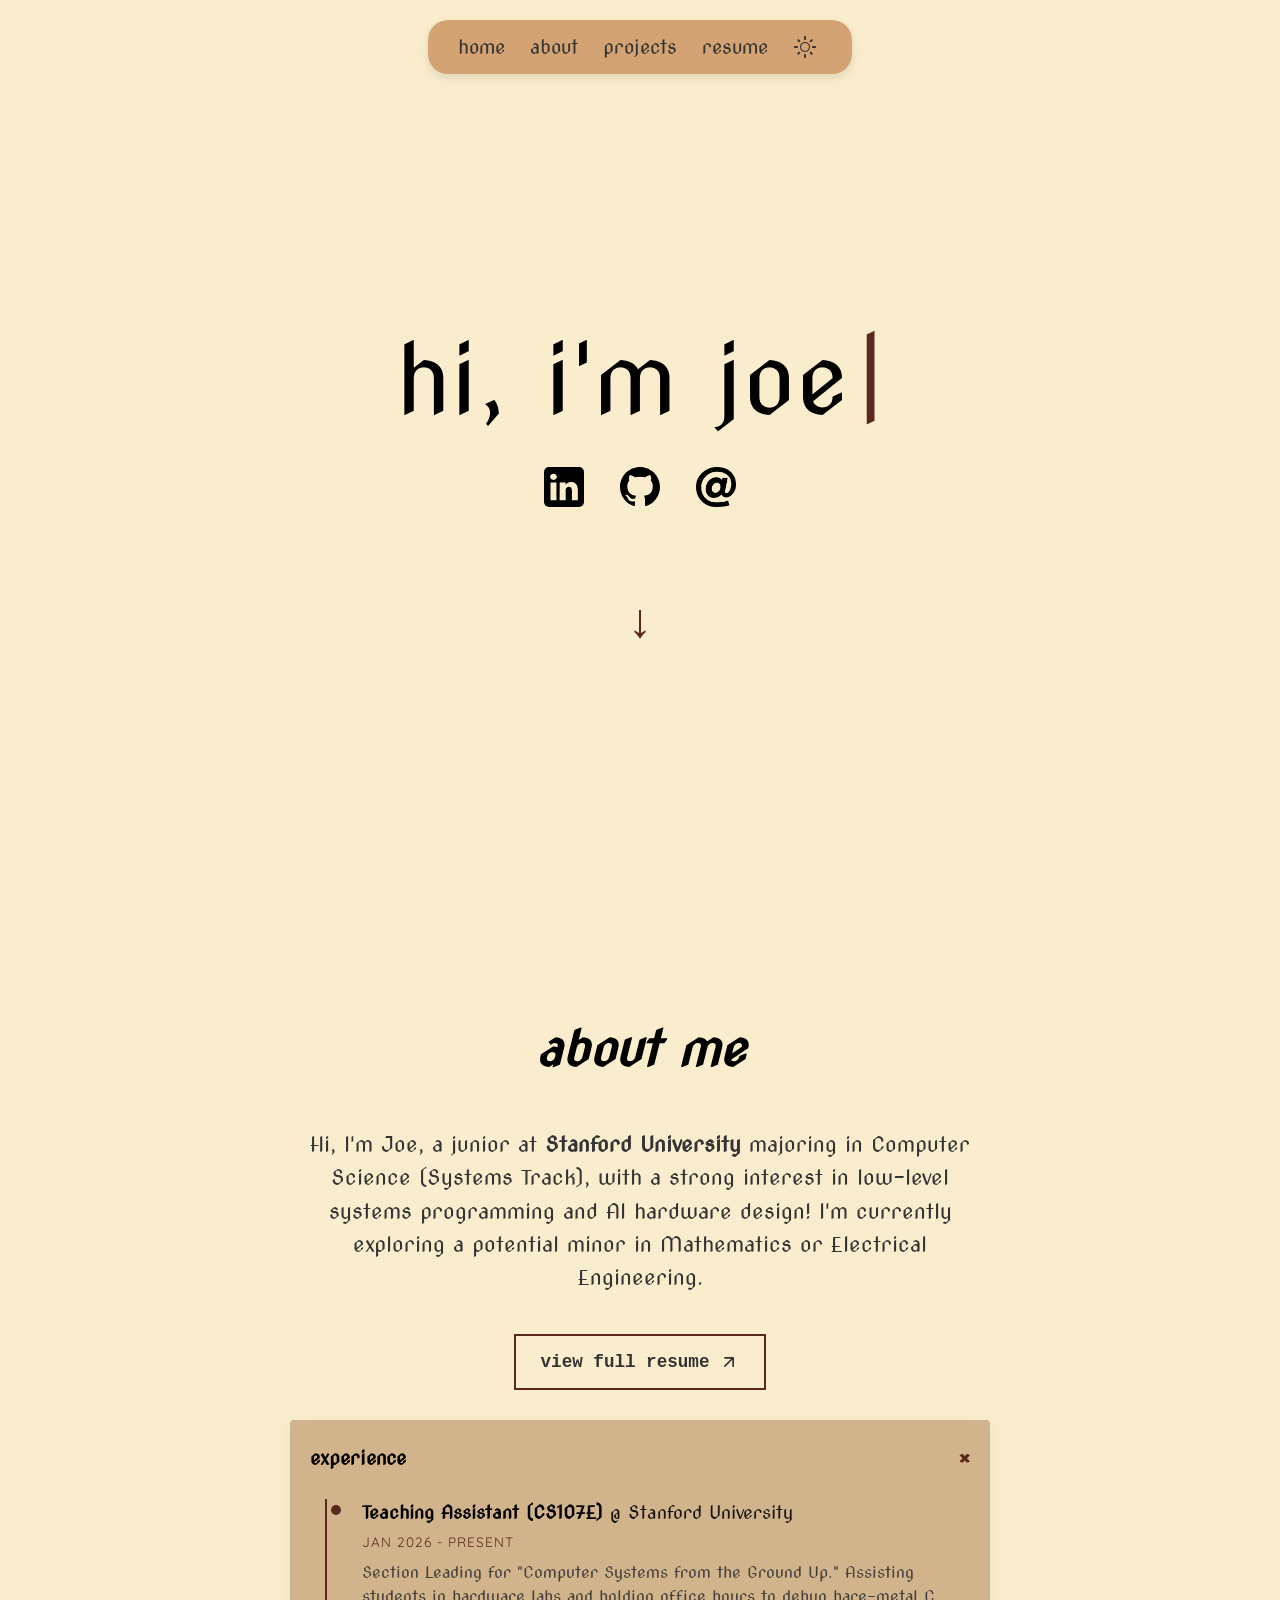
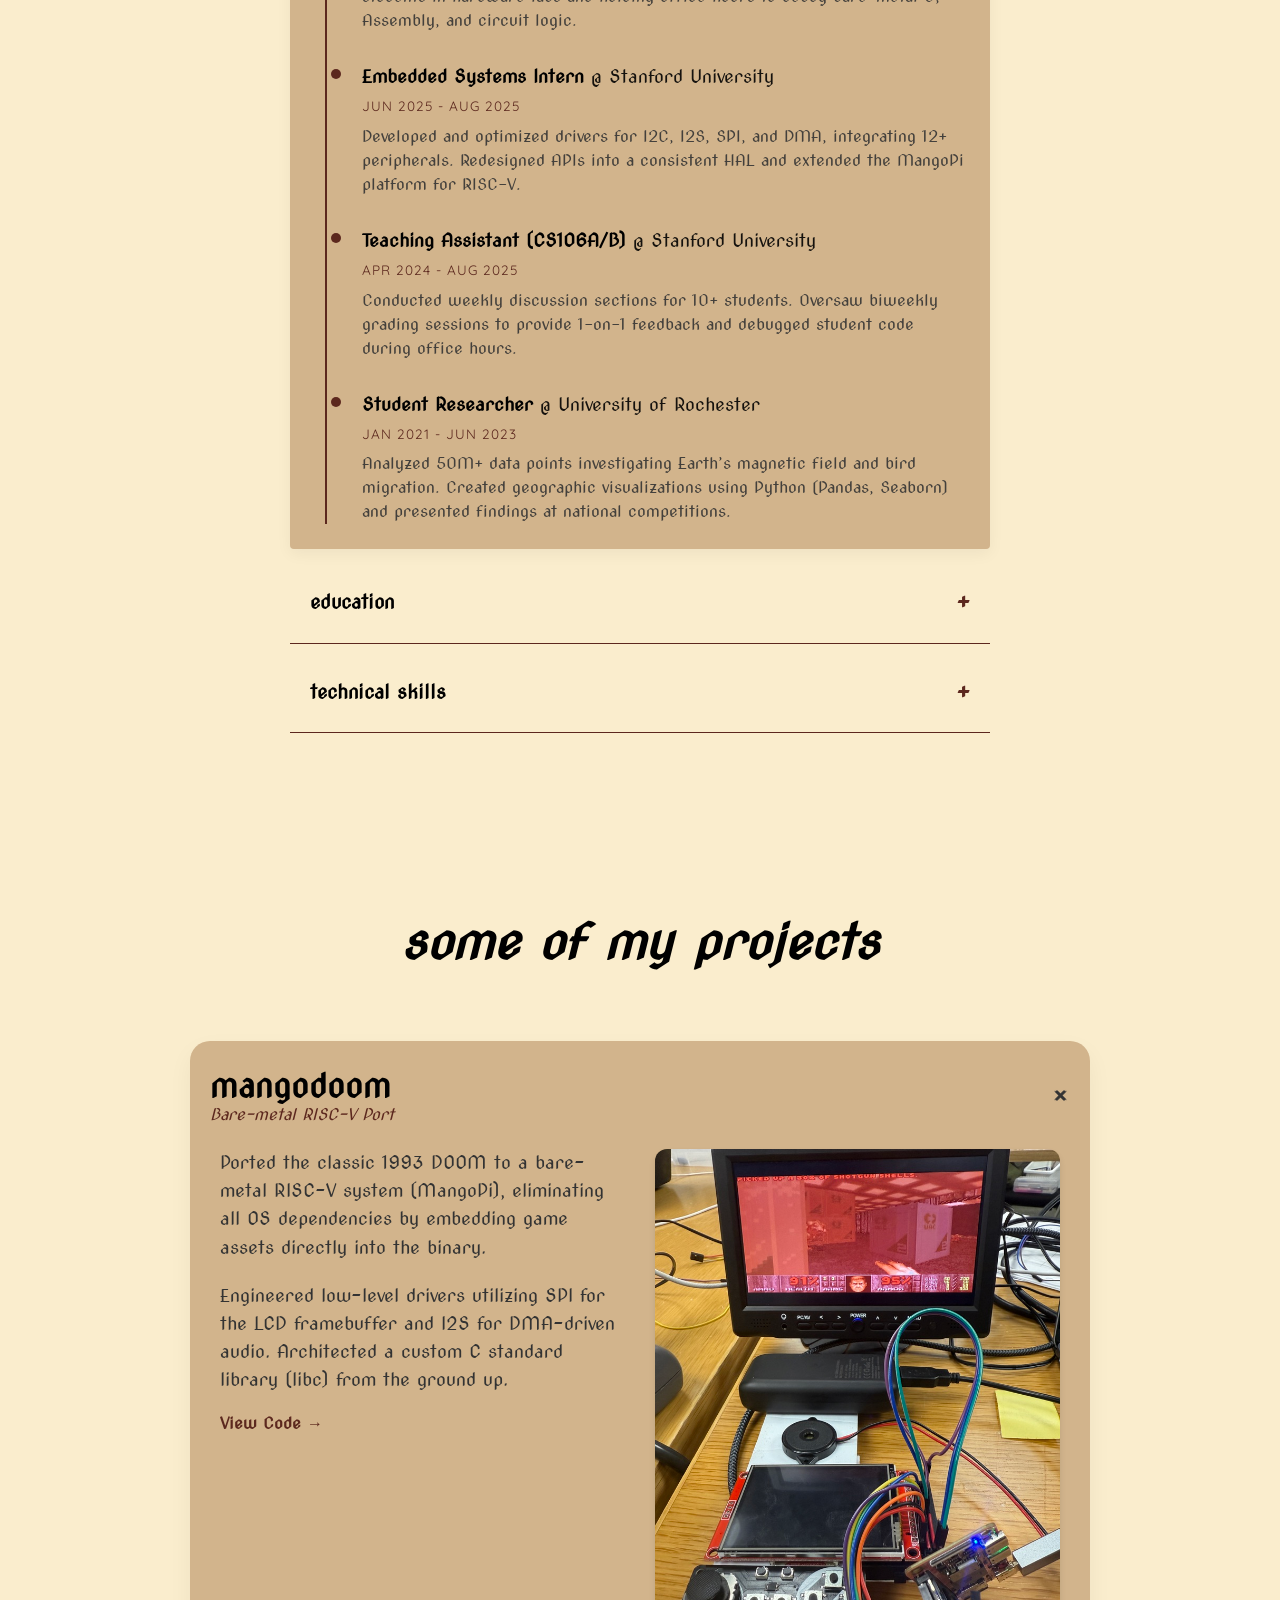
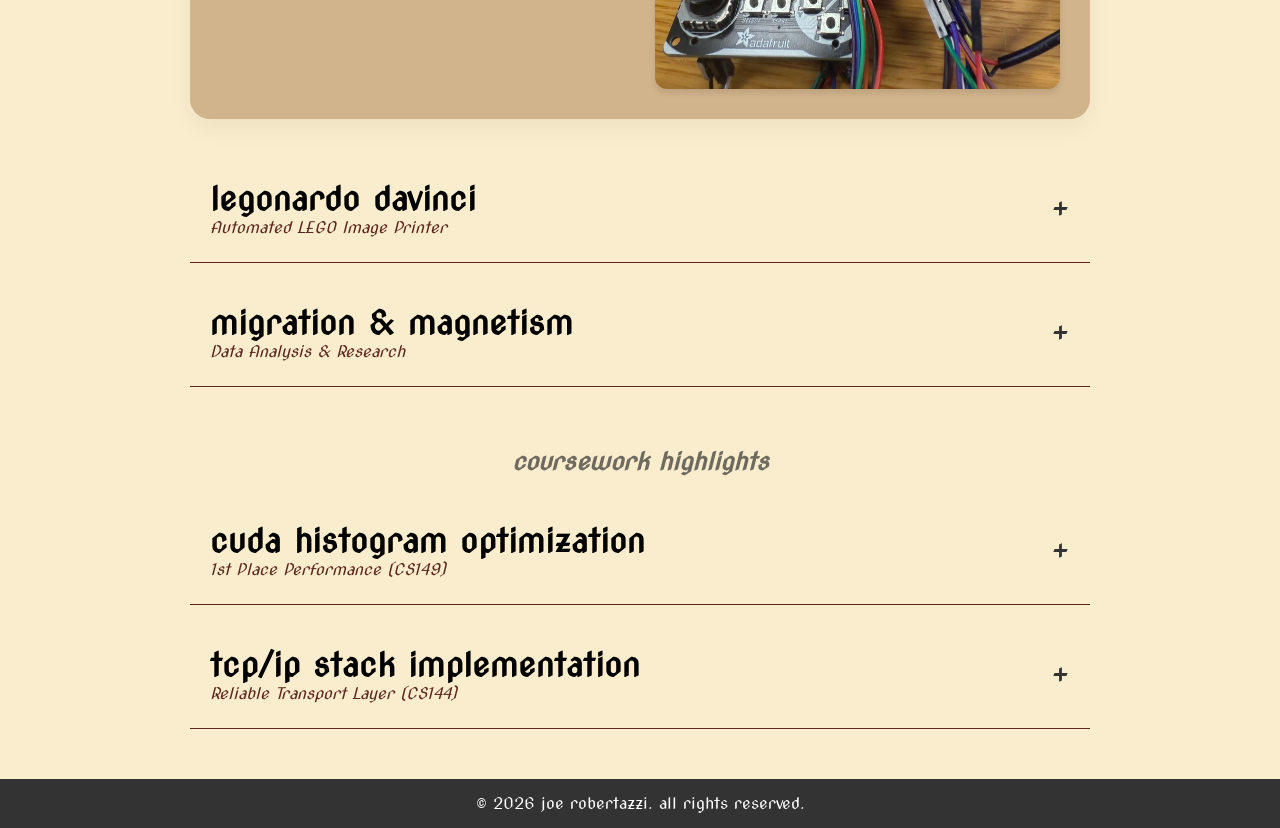
==== commit 616090c5: "minor:" ====
--- a/index.html
+++ b/index.html
@@ -55,7 +55,8 @@
 
         <div class="about-container">
             <p class="bio-text">
-                Hi, I'm Joe, a junior at <b>Stanford University</b> majoring in Computer Science (Systems Track), with a strong
+                Hi, I'm Joe, a junior at <b>Stanford University</b> majoring in Computer Science (Systems Track), with a
+                strong
                 interest in low-level systems programming and AI hardware design! I'm currently exploring a potential
                 minor in Mathematics or Electrical Engineering.
             </p>
@@ -83,7 +84,7 @@
                                 students in hardware labs and holding office hours to debug bare-metal C, Assembly, and
                                 circuit logic.</p>
                         </li>
-                        
+
                         <li class="job-item">
                             <span class="job-role">Embedded Systems Intern <span class="job-company">@ Stanford
                                     University</span></span>
@@ -114,20 +115,21 @@
                     </ul>
                 </div>
             </details>
-           <details class="accordion">
+            <details class="accordion">
                 <summary>education</summary>
                 <div class="accordion-content">
                     <ul class="experience-list">
-                        
+
                         <li class="job-item">
                             <div class="job-role">
                                 <span>Stanford University</span>
                                 <span class="job-date">Expected 2027</span>
                             </div>
-                            
+
                             <div class="degree-info" style="margin-bottom: 15px;">
                                 <p class="job-desc"><b>B.S. Computer Science (Systems Track)</b></p>
-                                <p class="job-desc" style="font-size: 0.95rem; opacity: 0.8; margin-top:5px;">Minor in Electrical Engineering</p>
+                                <p class="job-desc" style="font-size: 0.95rem; opacity: 0.8; margin-top:5px;">Minor in
+                                    Electrical Engineering</p>
                             </div>
 
                             <div class="tags">
@@ -150,7 +152,7 @@
                                 <span>Ossining High School</span>
                                 <span class="job-date">2019 - 2023</span>
                             </div>
-                            
+
                             <div class="degree-info" style="margin-bottom: 15px;">
                                 <p class="job-desc"><b>High School Diploma (Valedictorian)</b></p>
                                 <p class="job-desc" style="font-size: 0.95rem; opacity: 0.8; margin-top:5px;">
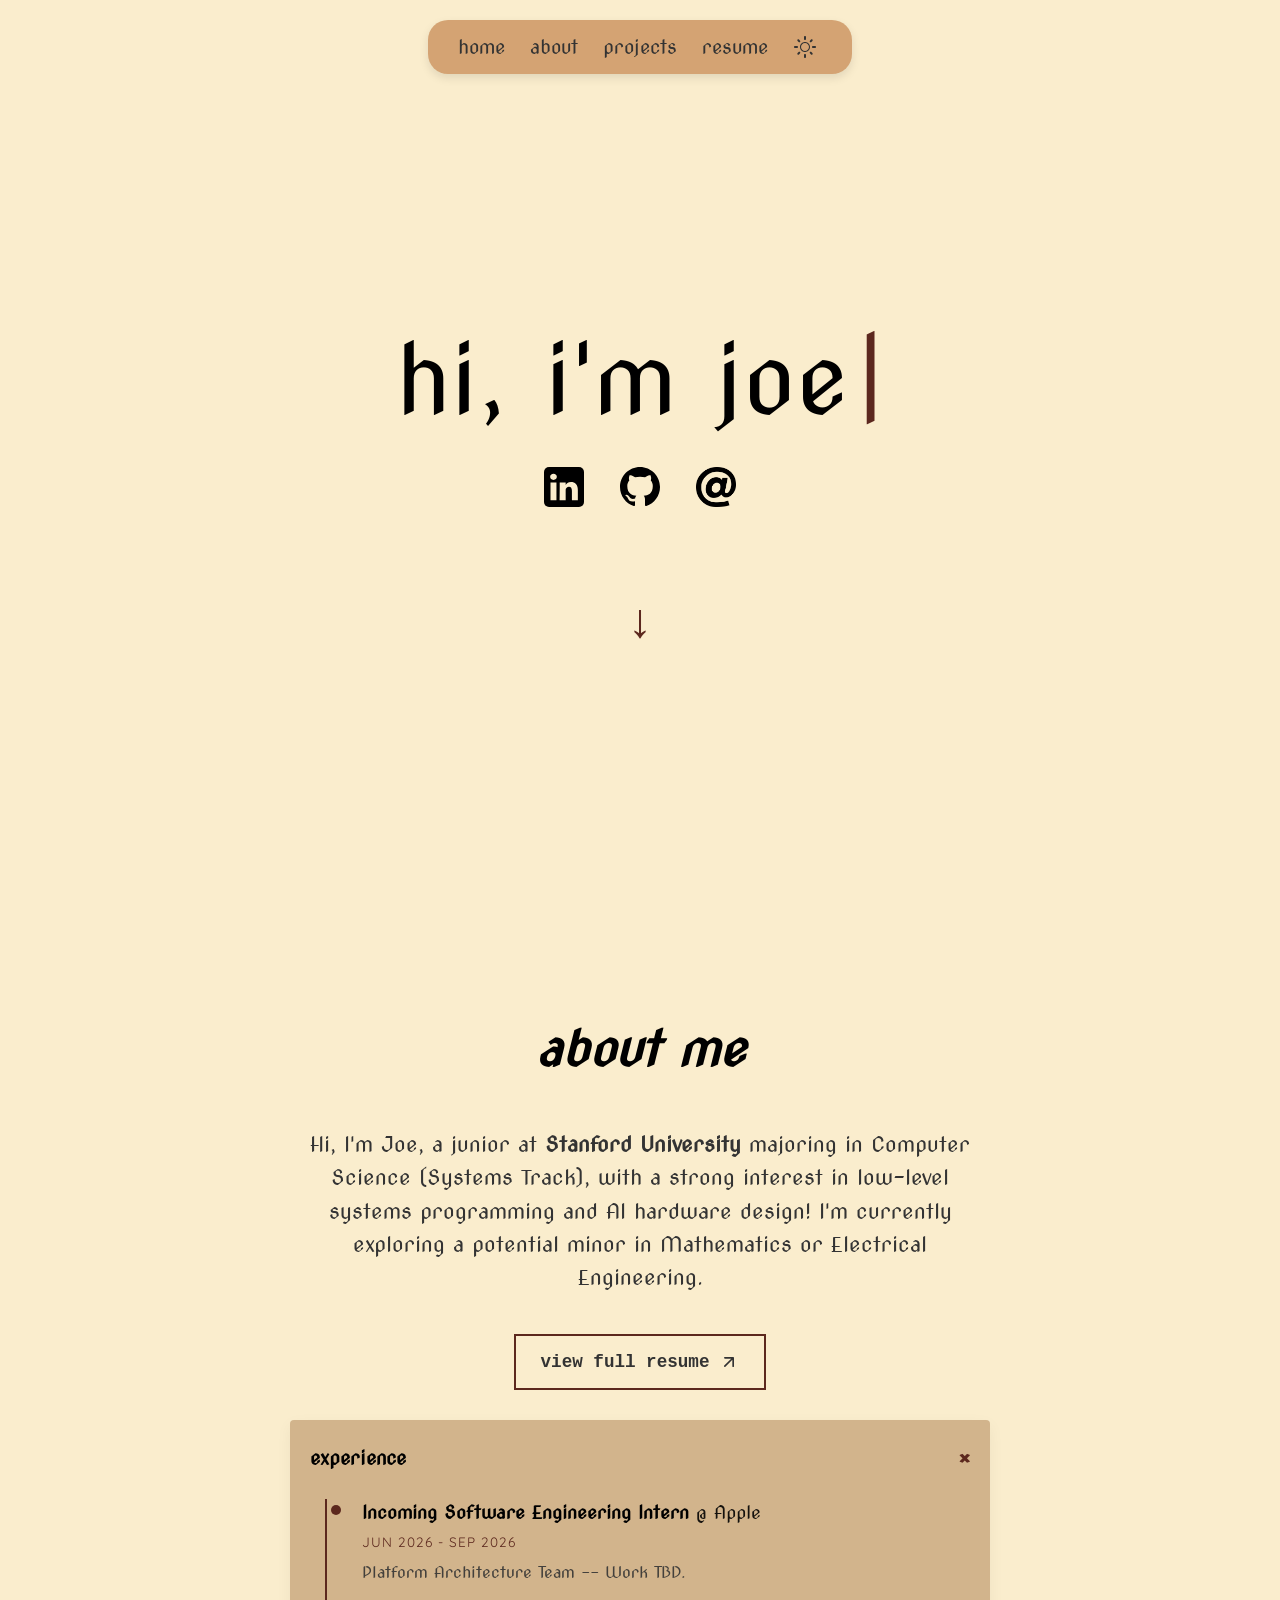
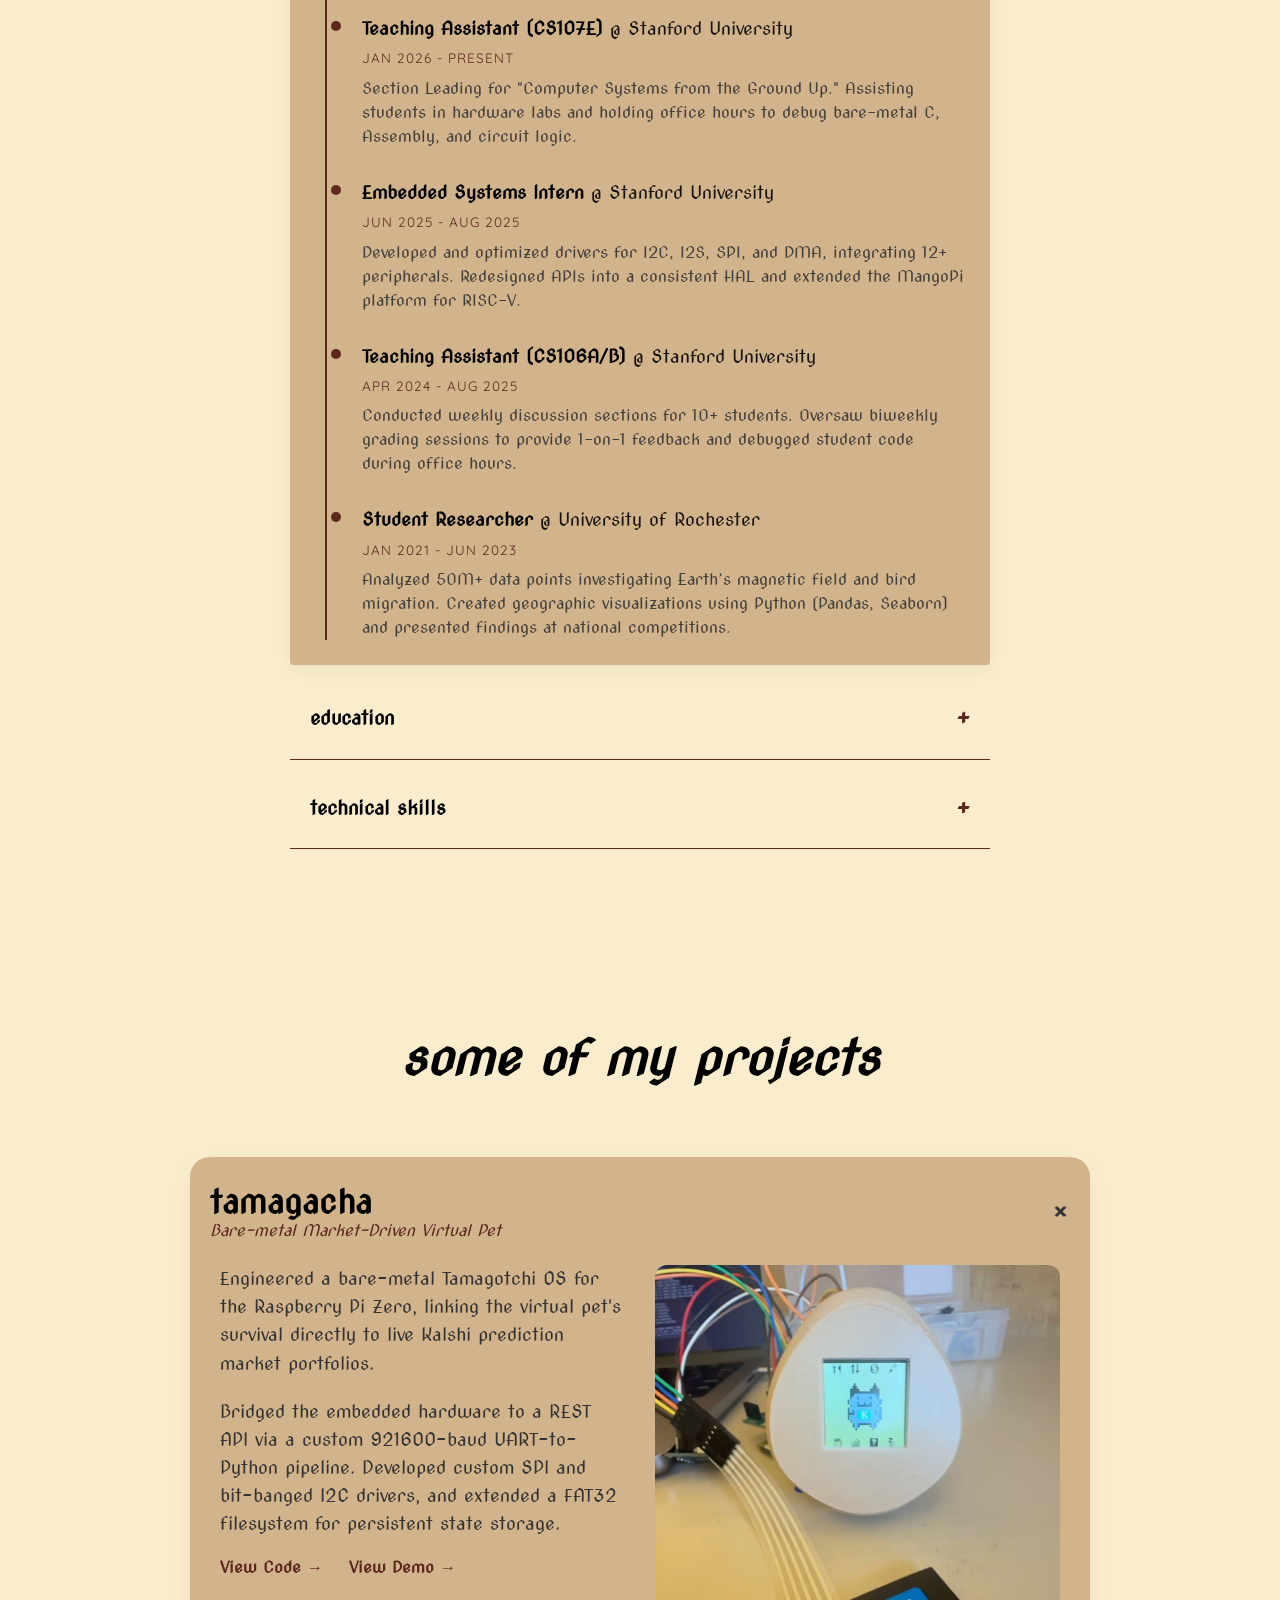
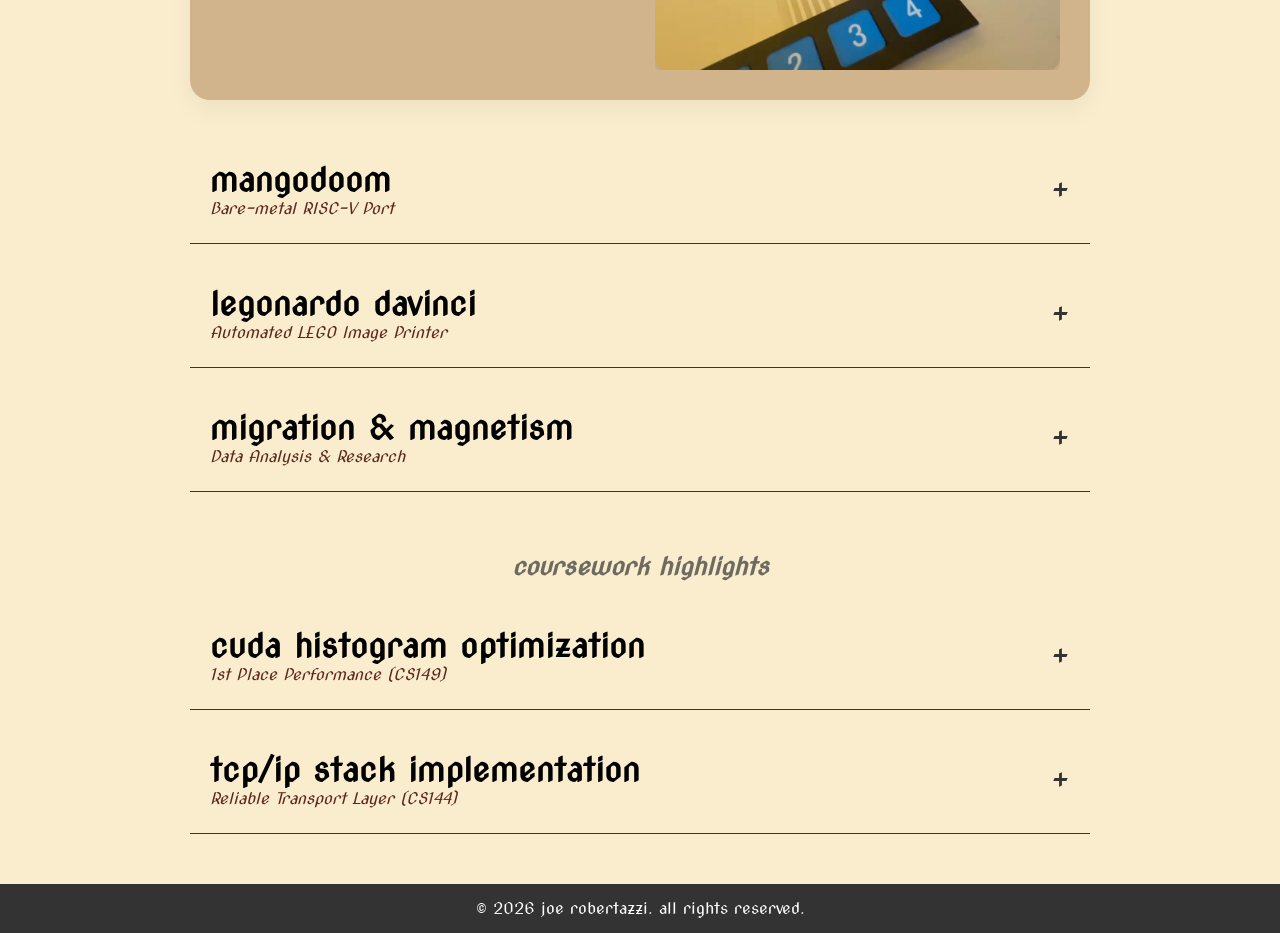
==== commit 7b088a7c: "projects + resume update" ====
--- a/index.html
+++ b/index.html
@@ -77,6 +77,12 @@
                     <ul class="experience-list">
 
                         <li class="job-item">
+                            <span class="job-role">Incoming Software Engineering Intern <span class="job-company">@ Apple</span></span>
+                            <span class="job-date">Jun 2026 - Sep 2026</span>
+                            <p class="job-desc">Platform Architecture Team -- Work TBD.</p>
+                        </li>
+
+                        <li class="job-item">
                             <span class="job-role">Teaching Assistant (CS107E) <span class="job-company">@ Stanford
                                     University</span></span>
                             <span class="job-date">Jan 2026 - Present</span>
@@ -214,6 +220,33 @@
             <details class="project-row" open>
                 <summary class="project-summary">
                     <div class="p-info">
+                        <h3>tamagacha</h3>
+                        <span class="p-tagline">Bare-metal Market-Driven Virtual Pet</span>
+                    </div>
+                    <span class="expand-icon">+</span>
+                </summary>
+
+                <div class="project-details">
+                    <div class="detail-grid">
+                        <div class="detail-text">
+                            <p>Engineered a bare-metal Tamagotchi OS for the Raspberry Pi Zero, linking the virtual pet's survival directly to live Kalshi prediction market portfolios.</p>
+                            <p>Bridged the embedded hardware to a REST API via a custom 921600-baud UART-to-Python pipeline. Developed custom SPI and bit-banged I2C drivers, and extended a FAT32 filesystem for persistent state storage.</p>
+
+                            <div class="p-links">
+                                <a href="https://github.com/foxboxxx/tamagacha">View Code →</a>
+                                <a href="https://www.youtube.com/watch?v=DrDV8Zqq3MU">View Demo →</a>
+                            </div>
+                        </div>
+                        <div class="detail-images tamagacha-crop">
+                            <img src="projects/tamagacha.jpeg" alt="Tamagacha Prototype">
+                        </div>
+                    </div>
+                </div>
+            </details>
+
+            <details class="project-row">
+                <summary class="project-summary">
+                    <div class="p-info">
                         <h3>mangodoom</h3>
                         <span class="p-tagline">Bare-metal RISC-V Port</span>
                     </div>
--- a/index.css
+++ b/index.css
@@ -491,4 +491,23 @@
 
 .detail-grid.full-width .detail-text {
     max-width: 100%; 
+}
+
+.detail-images.tamagacha-crop {
+    width: 100%;
+
+    aspect-ratio: 2 / 2; 
+
+    overflow: hidden; 
+    display: flex; 
+    justify-content: center;
+    align-items: center;
+    border-radius: 4px; 
+}
+
+.detail-images.tamagacha-crop img {
+    width: 100%;
+    height: 100%;
+    
+    object-fit: cover; 
 }
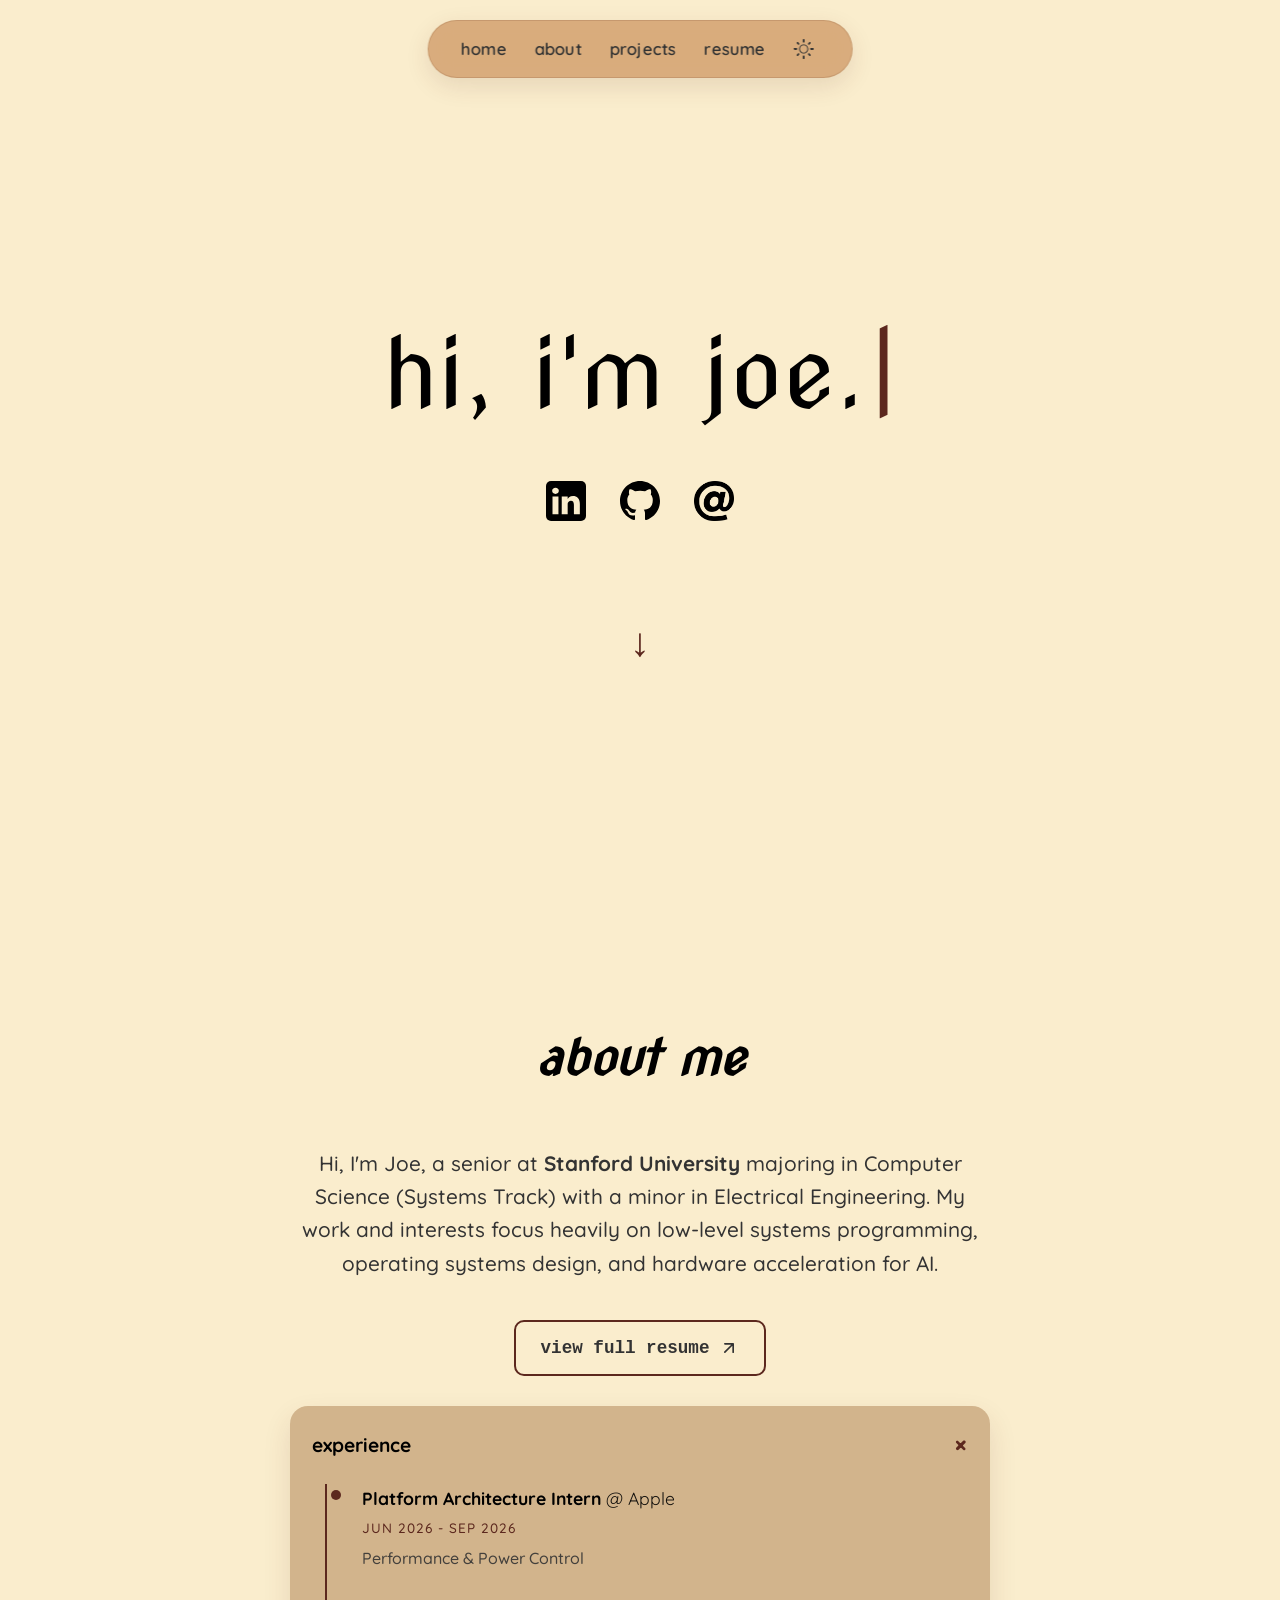
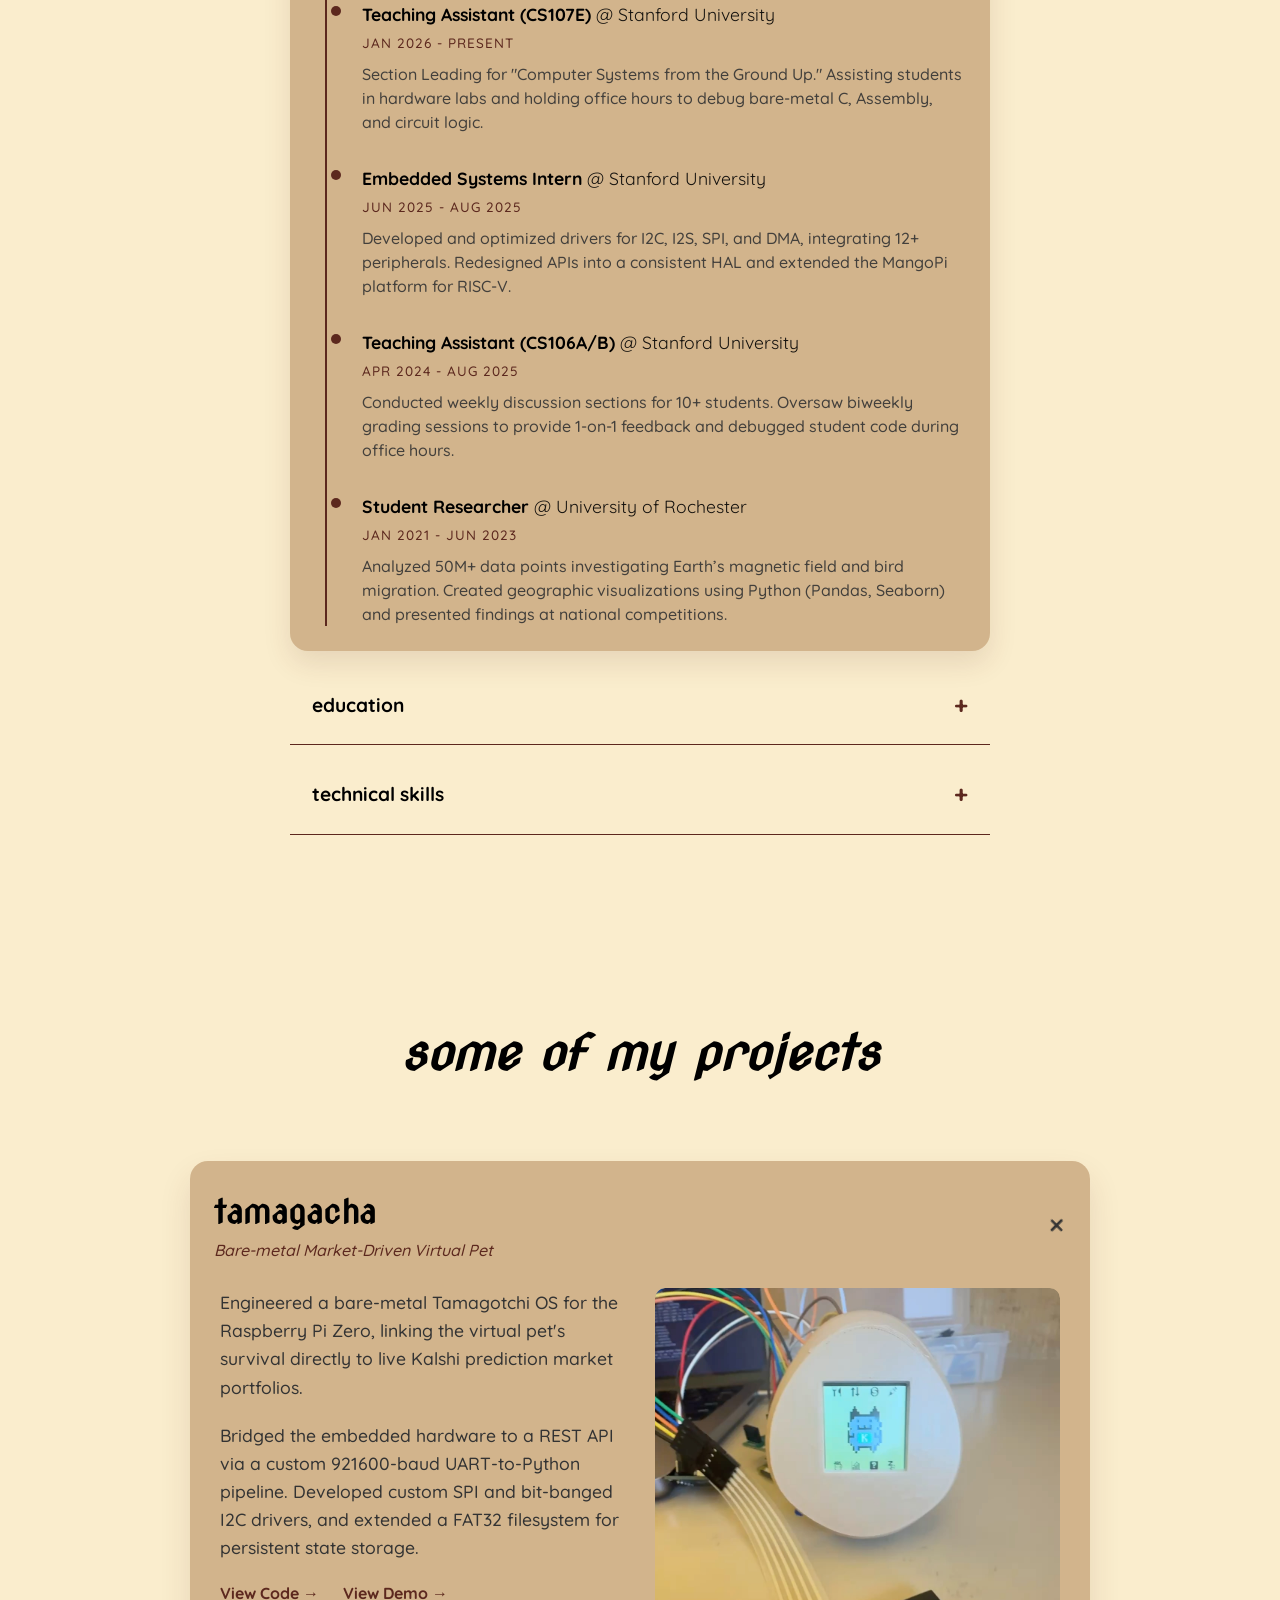
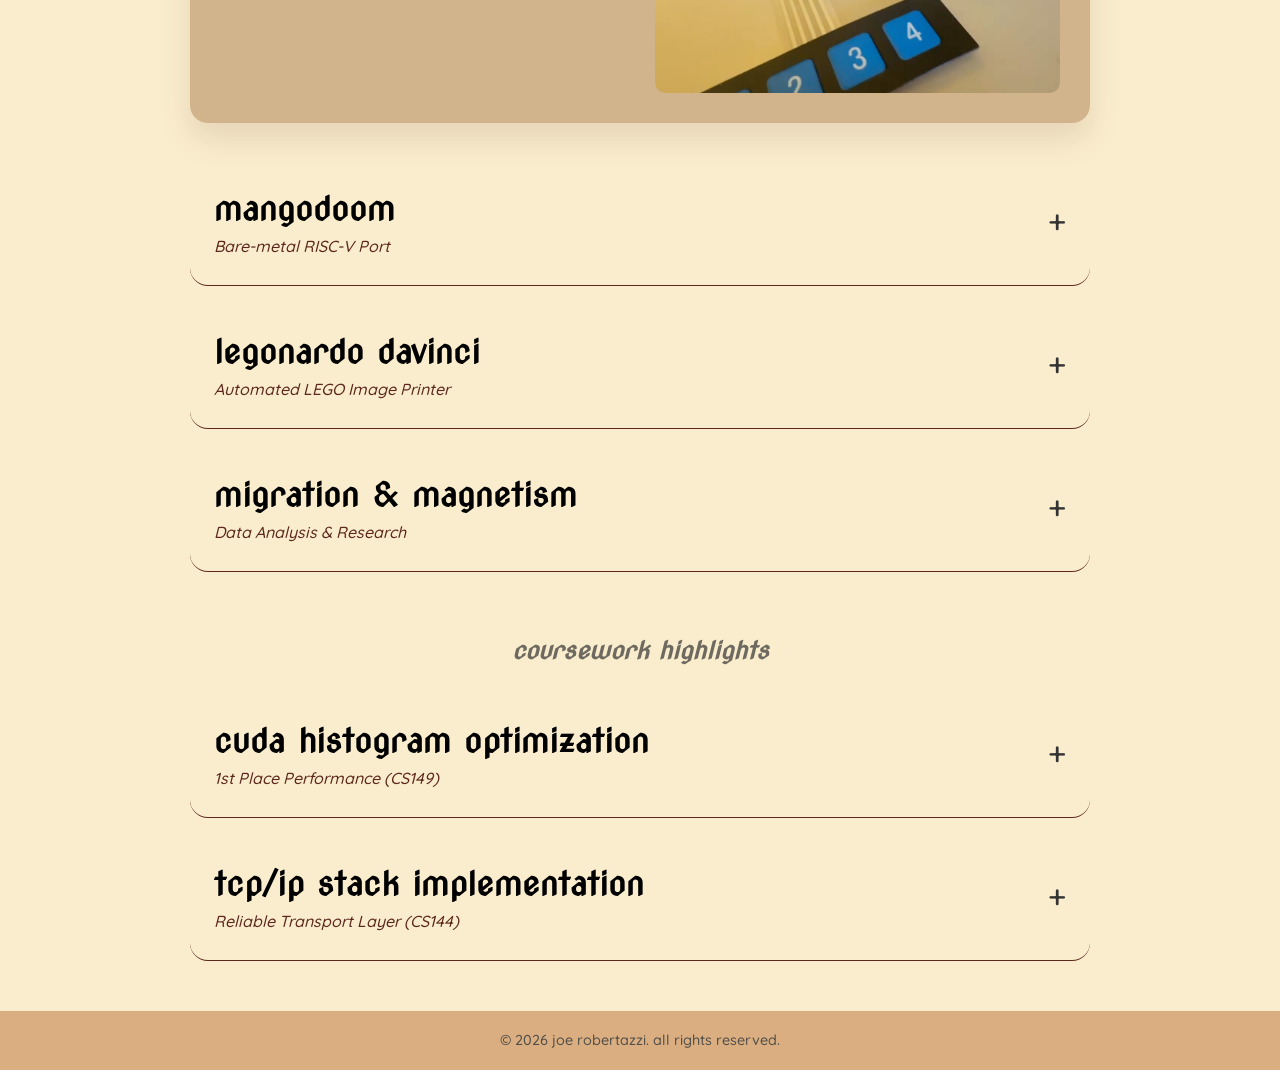
==== commit 4eee1e2f: "updated small things" ====
--- a/index.html
+++ b/index.html
@@ -55,10 +55,9 @@
 
         <div class="about-container">
             <p class="bio-text">
-                Hi, I'm Joe, a junior at <b>Stanford University</b> majoring in Computer Science (Systems Track), with a
-                strong
-                interest in low-level systems programming and AI hardware design! I'm currently exploring a potential
-                minor in Mathematics or Electrical Engineering.
+                Hi, I'm Joe, a senior at <b>Stanford University</b> majoring in Computer Science (Systems Track) with a minor in 
+                Electrical Engineering. My work and interests focus heavily on low-level systems programming, operating 
+                systems design, and hardware acceleration for AI.
             </p>
 
             <div class="resume-wrapper">
@@ -77,9 +76,9 @@
                     <ul class="experience-list">
 
                         <li class="job-item">
-                            <span class="job-role">Incoming Software Engineering Intern <span class="job-company">@ Apple</span></span>
+                            <span class="job-role">Platform Architecture Intern <span class="job-company">@ Apple</span></span>
                             <span class="job-date">Jun 2026 - Sep 2026</span>
-                            <p class="job-desc">Platform Architecture Team -- Work TBD.</p>
+                            <p class="job-desc">Performance & Power Control</p>
                         </li>
 
                         <li class="job-item">
--- a/index.css
+++ b/index.css
@@ -7,17 +7,24 @@
     --heading-color: #000;
     --icon-filter: brightness(0%);
     --border-color: #5c281e;
+    --shadow-color: rgba(92, 40, 30, 0.12);
+
+    --radius-sm: 10px;
+    --radius-md: 18px;
+    --radius-lg: 24px;
+    --ease: cubic-bezier(0.4, 0, 0.2, 1);
 }
 
 [data-theme="dark"] {
-    --bg-color: #1a1a1a;       
-    --text-color: #e0e0e0;     
-    --nav-bg: #2d2d2d;         
-    --card-bg: #333333;        
-    --accent-color: #faedcd;   
-    --heading-color: #ffffff;  
+    --bg-color: #1a1a1a;
+    --text-color: #e0e0e0;
+    --nav-bg: #2d2d2d;
+    --card-bg: #333333;
+    --accent-color: #faedcd;
+    --heading-color: #ffffff;
     --icon-filter: brightness(0) invert(1);
     --border-color: #faedcd;
+    --shadow-color: rgba(0, 0, 0, 0.35);
 }
 
 * {
@@ -33,9 +40,38 @@
 body {
     background-color: var(--bg-color);
     color: var(--text-color);
-    font-family: 'Nova Cut', sans-serif;
+    font-family: 'Quicksand', sans-serif;
+    font-weight: 500;
+    line-height: 1.6;
     overflow-x: hidden;
     transition: background-color 0.3s ease, color 0.3s ease;
+}
+
+::selection {
+    background-color: var(--accent-color);
+    color: var(--bg-color);
+}
+
+::-webkit-scrollbar {
+    width: 10px;
+}
+
+::-webkit-scrollbar-track {
+    background: var(--bg-color);
+}
+
+::-webkit-scrollbar-thumb {
+    background-color: var(--accent-color);
+    border-radius: 10px;
+    border: 2px solid var(--bg-color);
+}
+
+a:focus-visible,
+button:focus-visible,
+summary:focus-visible {
+    outline: 2px solid var(--accent-color);
+    outline-offset: 3px;
+    border-radius: 4px;
 }
 
 .navbar {
@@ -43,21 +79,24 @@
     top: 20px;
     left: 50%;
     transform: translateX(-50%);
-    background-color: var(--nav-bg);
-    border-radius: 20px;
-    padding: 10px 30px;
-    box-shadow: 0 4px 10px rgba(0,0,0,0.1);
+    background-color: color-mix(in srgb, var(--nav-bg) 88%, transparent);
+    backdrop-filter: blur(12px) saturate(150%);
+    -webkit-backdrop-filter: blur(12px) saturate(150%);
+    border: 1px solid color-mix(in srgb, var(--border-color) 15%, transparent);
+    border-radius: 999px;
+    padding: 12px 32px;
+    box-shadow: 0 8px 24px var(--shadow-color);
     z-index: 1000;
     display: flex;
     align-items: center;
     width: fit-content;
-    transition: background-color 0.3s ease;
+    transition: background-color 0.3s ease, box-shadow 0.3s ease;
 }
 
 .nav-links {
     list-style: none;
     display: flex;
-    gap: 25px;
+    gap: 28px;
     padding: 0;
     margin: 0;
 }
@@ -65,37 +104,74 @@
 .nav-links a {
     text-decoration: none;
     color: var(--text-color);
-    font-size: 1.2rem;
+    font-size: 1.05rem;
+    font-weight: 600;
+    letter-spacing: 0.2px;
     position: relative;
-    transition: color 0.3s;
+    padding-bottom: 2px;
+    transition: color 0.25s var(--ease);
+}
+
+.nav-links a::after {
+    content: '';
+    position: absolute;
+    left: 0;
+    bottom: -4px;
+    width: 100%;
+    height: 2px;
+    background-color: var(--accent-color);
+    border-radius: 2px;
+    transform: scaleX(0);
+    transform-origin: right;
+    transition: transform 0.3s var(--ease);
 }
 
 .nav-links a:hover {
     color: var(--accent-color);
+}
+
+.nav-links a:hover::after {
+    transform: scaleX(1);
+    transform-origin: left;
 }
 
 #theme-toggle {
     background: none;
     border: none;
     cursor: pointer;
-    margin-left: 20px;
+    margin-left: 22px;
     padding: 5px;
     display: flex;
     align-items: center;
     justify-content: center;
-    color: var(--text-color); 
-    transition: transform 0.3s ease, color 0.3s ease;
+    color: var(--text-color);
+    transition: transform 0.3s var(--ease), color 0.3s ease;
 }
 
 #theme-toggle svg {
-    width: 24px;
-    height: 24px;
+    width: 22px;
+    height: 22px;
     fill: currentColor;
 }
 
 #theme-toggle:hover {
     transform: rotate(15deg) scale(1.1);
     color: var(--accent-color);
+}
+
+@media screen and (max-width: 480px) {
+    .navbar {
+        padding: 10px 18px;
+    }
+    .nav-links {
+        gap: 16px;
+    }
+    .nav-links a {
+        font-size: 0.9rem;
+    }
+    #theme-toggle {
+        margin-left: 14px;
+    }
 }
 
 section {
@@ -108,11 +184,13 @@
 }
 
 .section-title {
+    font-family: 'Nova Cut', sans-serif;
     font-size: 3rem;
     margin-bottom: 50px;
     font-style: italic;
     color: var(--heading-color);
     text-align: center;
+    position: relative;
 }
 
 #home {
@@ -121,11 +199,13 @@
 
 #splash {
     display: inline-block;
+    font-family: 'Nova Cut', sans-serif;
     font-size: clamp(3rem, 8vw, 6rem);
     color: var(--heading-color);
 }
 
 #cursor {
+    font-family: 'Nova Cut', sans-serif;
     font-size: clamp(3rem, 8vw, 6rem);
     color: var(--accent-color);
     animation: blink 0.7s step-end infinite;
@@ -141,24 +221,30 @@
     width: 40px;
     margin: 0 15px;
     filter: var(--icon-filter);
-    transition: transform 0.2s;
+    transition: transform 0.25s var(--ease), opacity 0.25s ease;
 }
 
 #linkedin {
-    border-radius: 5px; 
+    border-radius: 5px;
 }
 
 .indv-links:hover {
-    transform: scale(1.2);
+    transform: scale(1.15) translateY(-3px);
+    opacity: 0.85;
 }
 
 .scroll-down {
     margin-top: 80px;
-    font-size: 3rem;
+    font-size: 2.5rem;
     text-decoration: none;
     color: var(--accent-color);
     animation: bounce 2s infinite;
     display: block;
+    transition: opacity 0.25s ease;
+}
+
+.scroll-down:hover {
+    opacity: 0.7;
 }
 
 @keyframes bounce {
@@ -178,25 +264,31 @@
 .project-row {
     border-bottom: 1px solid var(--border-color);
     transition: all 0.4s cubic-bezier(0.25, 1, 0.5, 1);
-    border-radius: 0;
+    border-radius: var(--radius-md);
     padding: 0;
 }
 
 .project-row[open] {
     background-color: var(--card-bg);
-    border-radius: 20px;
+    border-radius: var(--radius-md);
     border-bottom: none;
     margin: 20px 0;
-    box-shadow: 0 10px 25px rgba(0,0,0,0.05);
+    box-shadow: 0 16px 32px var(--shadow-color);
 }
 
 .project-summary {
     list-style: none;
     cursor: pointer;
-    padding: 25px 20px;
+    padding: 25px 24px;
     display: flex;
     justify-content: space-between;
     align-items: center;
+    border-radius: var(--radius-md);
+    transition: background-color 0.25s var(--ease);
+}
+
+.project-row:not([open]) .project-summary:hover {
+    background-color: color-mix(in srgb, var(--accent-color) 8%, transparent);
 }
 
 .project-summary::-webkit-details-marker {
@@ -204,6 +296,7 @@
 }
 
 .p-info h3 {
+    font-family: 'Nova Cut', sans-serif;
     font-size: 2rem;
     margin: 0;
     color: var(--heading-color);
@@ -253,9 +346,10 @@
     display: inline-block;
     margin-right: 20px;
     color: var(--accent-color);
-    font-weight: bold;
+    font-weight: 700;
     text-decoration: none;
     border-bottom: 1px solid transparent;
+    transition: border-color 0.25s var(--ease), opacity 0.25s ease;
 }
 
 .p-links a:hover {
@@ -270,8 +364,13 @@
 
 .detail-images img {
     width: 100%;
-    border-radius: 12px;
-    box-shadow: 0 4px 6px rgba(0,0,0,0.1);
+    border-radius: var(--radius-sm);
+    box-shadow: 0 8px 20px var(--shadow-color);
+    transition: transform 0.3s var(--ease);
+}
+
+.detail-images img:hover {
+    transform: scale(1.015);
 }
 
 @media screen and (max-width: 768px) {
@@ -291,12 +390,15 @@
 }
 
 .bottom-bar {
-    background-color: #333;
-    color: white;
+    background-color: var(--nav-bg);
+    color: var(--text-color);
     text-align: center;
-    padding: 15px;
+    padding: 18px;
     margin-top: auto;
     width: 100%;
+    font-size: 0.9rem;
+    opacity: 0.85;
+    transition: background-color 0.3s ease, color 0.3s ease;
 }
 
 .resume-wrapper {
@@ -310,26 +412,27 @@
     align-items: center;
     gap: 10px;
     padding: 12px 25px;
-    
+
     border: 2px solid var(--accent-color);
+    border-radius: var(--radius-sm);
     background-color: transparent;
     color: var(--text-color);
-    
+
     font-family: 'Courier New', Courier, monospace;
     font-size: 1.1rem;
     font-weight: bold;
     text-decoration: none;
-    transition: all 0.3s ease;
+    transition: all 0.3s var(--ease);
 }
 
 .resume-btn svg {
-    transition: transform 0.3s ease;
+    transition: transform 0.3s var(--ease);
 }
 
 .resume-btn:hover {
     background-color: var(--accent-color);
-    color: var(--bg-color); 
-    box-shadow: 4px 4px 0px rgba(0,0,0,0.2); 
+    color: var(--bg-color);
+    box-shadow: 3px 3px 0px var(--shadow-color);
     transform: translate(-2px, -2px);
 }
 
@@ -354,22 +457,28 @@
 
 .accordion[open] {
     background-color: var(--card-bg);
-    border-radius: 4px; 
+    border-radius: var(--radius-md);
     border-bottom: none;
     margin: 15px 0;
-    box-shadow: 0 5px 15px rgba(0,0,0,0.05);
+    box-shadow: 0 12px 28px var(--shadow-color);
 }
 
 .accordion summary {
-    padding: 20px 20px;
+    padding: 20px 22px;
     cursor: pointer;
     font-size: 1.2rem;
-    font-weight: bold;
+    font-weight: 700;
     list-style: none;
     display: flex;
     justify-content: space-between;
     align-items: center;
     color: var(--heading-color);
+    border-radius: var(--radius-md);
+    transition: background-color 0.25s var(--ease);
+}
+
+.accordion:not([open]) summary:hover {
+    background-color: color-mix(in srgb, var(--accent-color) 8%, transparent);
 }
 
 .accordion summary::after {
@@ -460,22 +569,24 @@
 .tags span {
     border: 1px solid var(--accent-color);
     color: var(--text-color);
-    padding: 6px 12px;
-    
-    border-radius: 0px; 
-    font-family: 'Courier New', Courier, monospace; 
-    font-size: 0.9rem;
-    background-color: rgba(0,0,0,0.03); 
-    transition: all 0.2s ease;
+    padding: 6px 14px;
+
+    border-radius: 999px;
+    font-family: 'Courier New', Courier, monospace;
+    font-size: 0.85rem;
+    background-color: color-mix(in srgb, var(--accent-color) 6%, transparent);
+    transition: all 0.2s var(--ease);
 }
 
 .tags span:hover {
     background-color: var(--accent-color);
     color: var(--bg-color);
+    transform: translateY(-2px);
     cursor: default;
 }
 
 .subsection-title {
+    font-family: 'Nova Cut', sans-serif;
     font-size: 1.5rem;
     color: var(--text-color);
     margin-top: 60px;
@@ -496,13 +607,13 @@
 .detail-images.tamagacha-crop {
     width: 100%;
 
-    aspect-ratio: 2 / 2; 
-
-    overflow: hidden; 
-    display: flex; 
+    aspect-ratio: 2 / 2;
+
+    overflow: hidden;
+    display: flex;
     justify-content: center;
     align-items: center;
-    border-radius: 4px; 
+    border-radius: var(--radius-sm);
 }
 
 .detail-images.tamagacha-crop img {
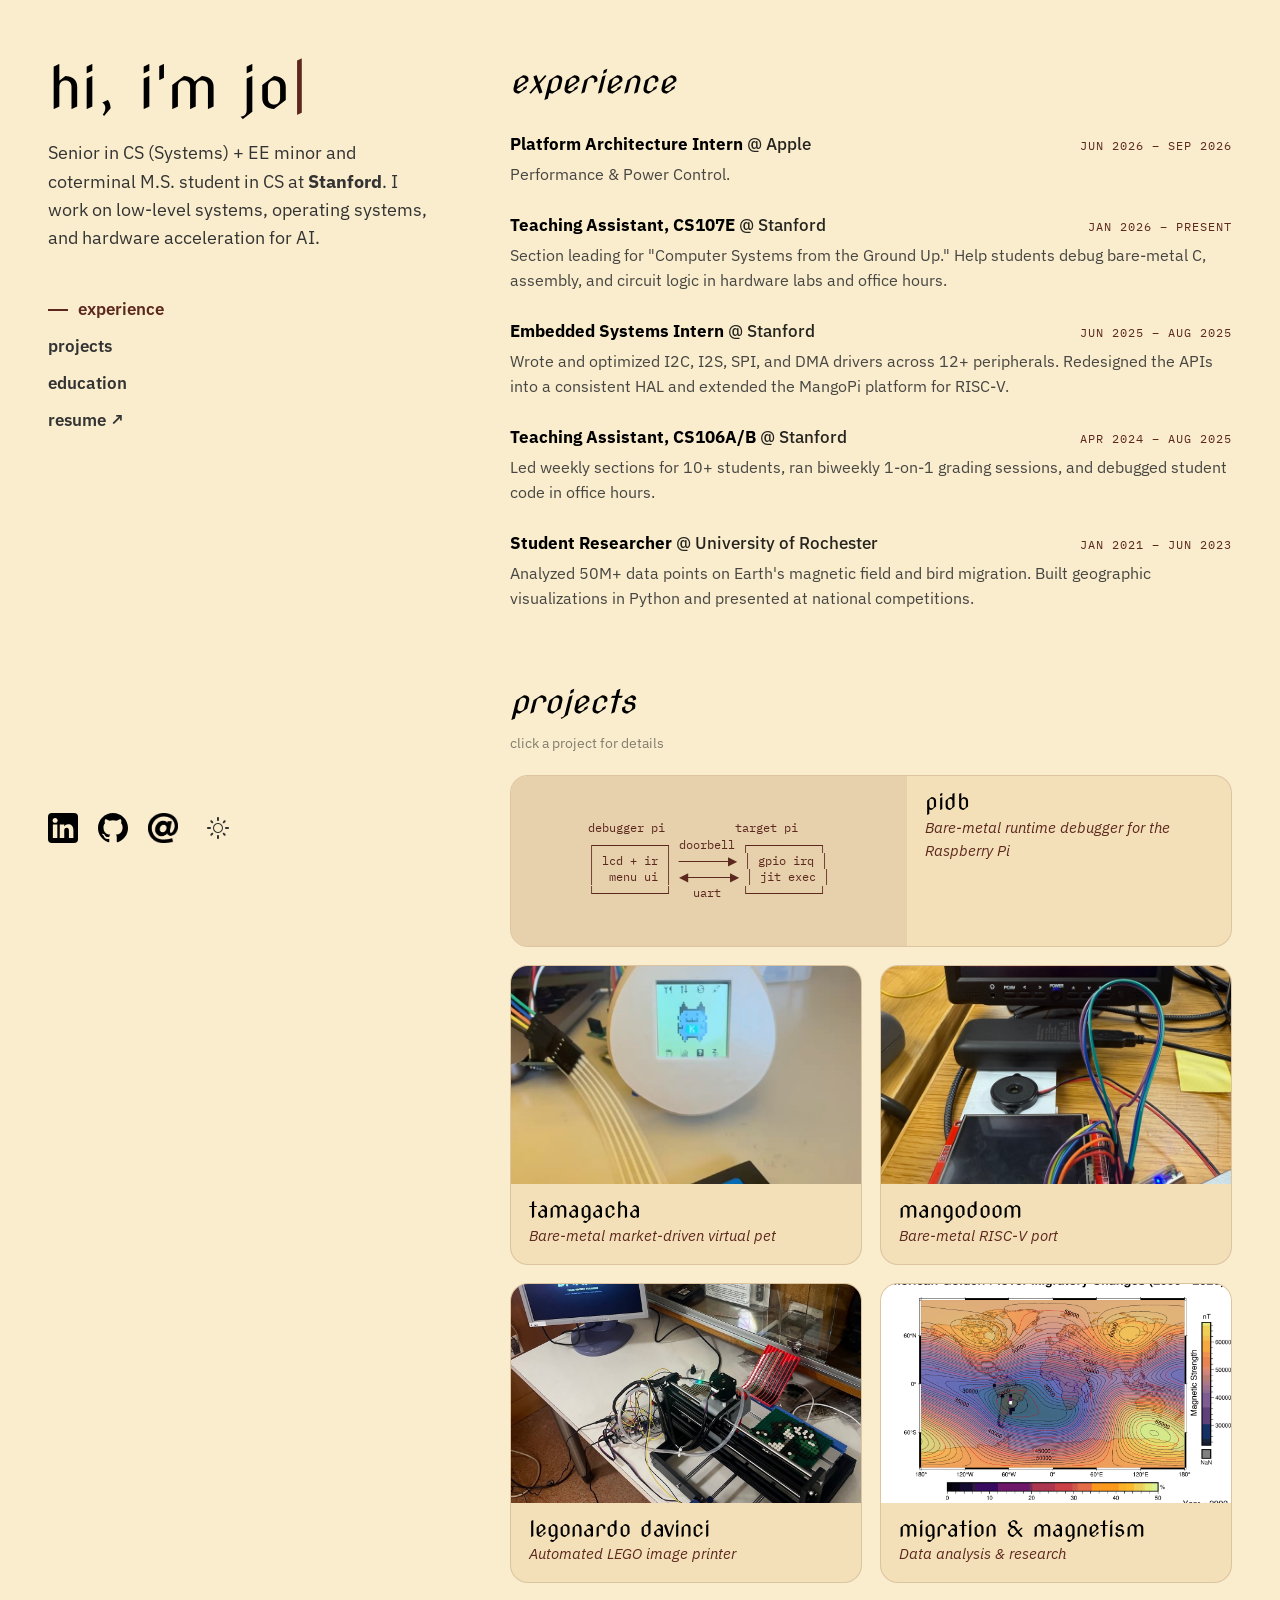
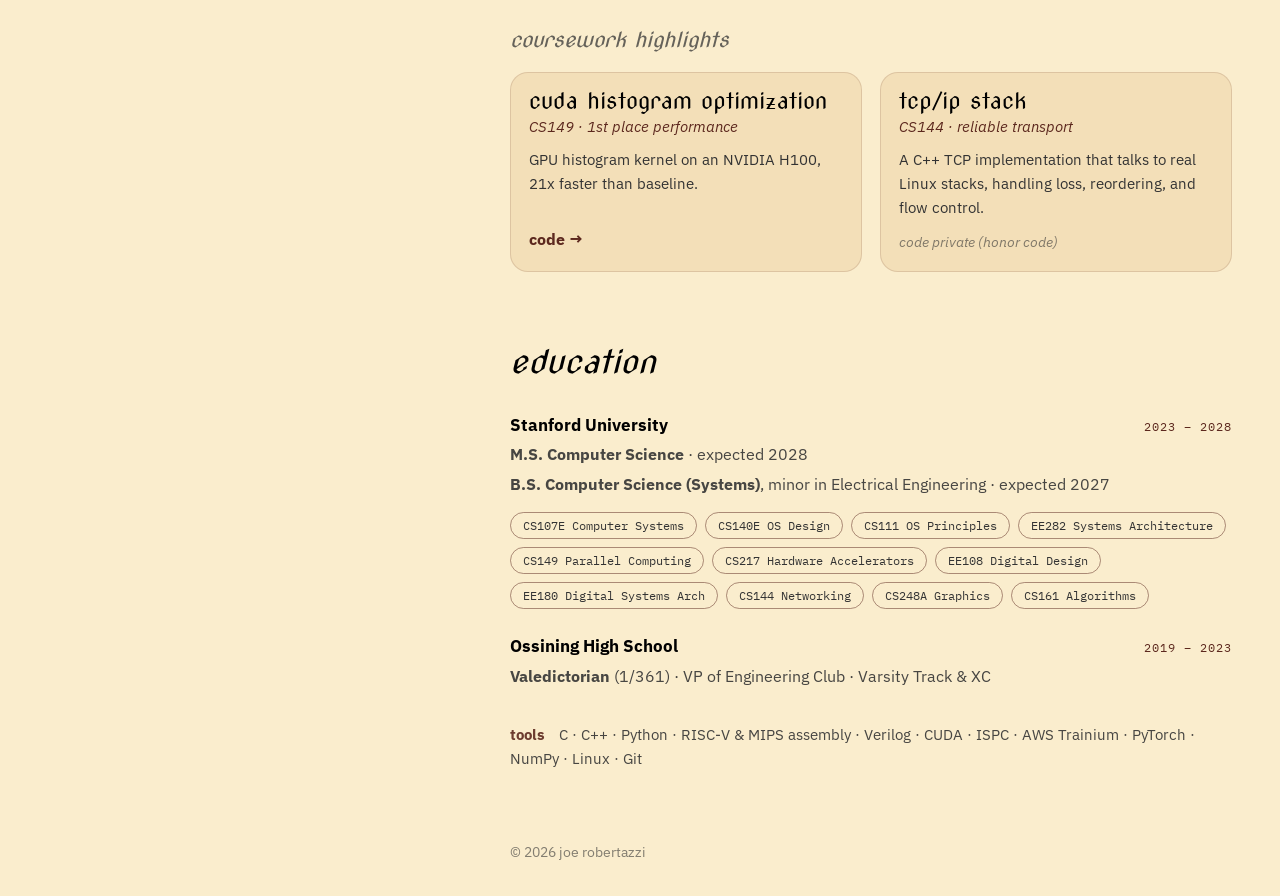
==== commit 614bca6c: "updated website" ====
--- a/index.html
+++ b/index.html
@@ -9,392 +9,318 @@
     <link rel="icon" href="https://cdn-icons-png.flaticon.com/512/2595/2595138.png">
     <link rel="preconnect" href="https://fonts.googleapis.com">
     <link rel="preconnect" href="https://fonts.gstatic.com" crossorigin>
-    <link href="https://fonts.googleapis.com/css2?family=Nova+Cut&family=Quicksand:wght@300..700&display=swap"
+    <link href="https://fonts.googleapis.com/css2?family=Nova+Cut&family=IBM+Plex+Sans:ital,wght@0,400;0,500;0,600;0,700;1,400&family=IBM+Plex+Mono:wght@400;500&display=swap"
         rel="stylesheet">
 </head>
 
 <body onload="typewriter()">
 
-    <nav class="navbar">
-        <ul class="nav-links">
-            <li><a href="#home">home</a></li>
-            <li><a href="#about">about</a></li>
-            <li><a href="#projects">projects</a></li>
-            <li><a href="resume/resume.pdf" target="_blank">resume</a></li>
-        </ul>
-        <button id="theme-toggle" onclick="toggleTheme()" aria-label="Toggle Dark Mode">
-            <svg id="sun-icon" xmlns="http://www.w3.org/2000/svg" viewBox="0 0 24 24">
-                <path
-                    d="M12 7c-2.76 0-5 2.24-5 5s2.24 5 5 5 5-2.24 5-5-2.24-5-5-5zm0 9c-2.21 0-4-1.79-4-4s1.79-4 4-4 4 1.79 4 4-1.79 4-4 4zM2 13h2c.55 0 1-.45 1-1s-.45-1-1-1H2c-.55 0-1 .45-1 1s.45 1 1 1zm18 0h2c.55 0 1-.45 1-1s-.45-1-1-1h-2c-.55 0-1 .45-1 1s.45 1 1 1zM11 2v2c0 .55.45 1 1 1s1-.45 1-1V2c0-.55-.45-1-1-1s-1 .45-1 1zm0 18v2c0 .55.45 1 1 1s1-.45 1-1v-2c0-.55-.45-1-1-1s-1 .45-1 1zM5.99 4.58c-.39-.39-1.03-.39-1.41 0-.39.39-.39 1.03 0 1.41l1.06 1.06c.39.39 1.03.39 1.41 0s.39-1.03 0-1.41L5.99 4.58zm12.37 12.37c-.39-.39-1.03-.39-1.41 0-.39.39-.39 1.03 0 1.41l1.06 1.06c.39.39 1.03.39 1.41 0 .39-.39.39-1.03 0-1.41l-1.06-1.06zm1.06-10.96c.39-.39.39-1.03 0-1.41-.39-.39-1.03-.39-1.41 0l-1.06 1.06c-.39.39-.39 1.03 0 1.41s1.03.39 1.41 0l1.06-1.06zM7.05 18.36c.39-.39.39-1.03 0-1.41-.39-.39-1.03-.39-1.41 0l-1.06 1.06c-.39.39-.39 1.03 0 1.41s1.03.39 1.41 0l1.06-1.06z" />
-            </svg>
-            <svg id="moon-icon" style="display:none;" xmlns="http://www.w3.org/2000/svg" viewBox="0 0 24 24">
-                <path
-                    d="M12 3c-4.97 0-9 4.03-9 9s4.03 9 9 9 9-4.03 9-9c0-.46-.04-.92-.1-1.36-.98 1.37-2.58 2.26-4.4 2.26-3.03 0-5.5-2.47-5.5-5.5 0-1.82.89-3.42 2.26-4.4-.44-.06-.9-.1-1.36-.1z" />
-            </svg>
-        </button>
-    </nav>
-
-    <section id="home">
-        <div class="hero-content">
-            <div id="splash"></div>
-            <span id="cursor">|</span>
-
-            <div class="connectionholder">
-                <a href="https://www.linkedin.com/in/jtazzi"><img class="indv-links" id="linkedin"
-                        src="index/linkedin-icon.svg" /></a>
-                <a href="https://www.github.com/foxboxxx"><img class="indv-links" src="index/github-icon.svg" /></a>
-                <a href="mailto:tazzi@stanford.edu"><img class="indv-links" src="index/email-icon.png" /></a>
+    <div class="layout">
+
+        <aside class="side">
+            <div class="side-inner">
+                <h1 class="side-title"><span id="splash"></span><span id="cursor">|</span></h1>
+                <p class="side-bio">
+                    Senior in CS (Systems) + EE minor and coterminal M.S. student in CS at <b>Stanford</b>.
+                    I work on low-level systems, operating systems, and hardware acceleration for AI.
+                </p>
+
+                <nav class="side-nav">
+                    <a href="#experience">experience</a>
+                    <a href="#projects">projects</a>
+                    <a href="#education">education</a>
+                    <a href="resume/resume.pdf" target="_blank">resume ↗</a>
+                </nav>
+
+                <div class="side-footer">
+                    <div class="icon-links">
+                        <a href="https://www.linkedin.com/in/jtazzi" aria-label="LinkedIn"><img class="indv-links"
+                                id="linkedin" src="index/linkedin-icon.svg" alt="" /></a>
+                        <a href="https://www.github.com/foxboxxx" aria-label="GitHub"><img class="indv-links"
+                                src="index/github-icon.svg" alt="" /></a>
+                        <a href="mailto:tazzi@stanford.edu" aria-label="Email"><img class="indv-links"
+                                src="index/email-icon.png" alt="" /></a>
+                    </div>
+                    <button id="theme-toggle" onclick="toggleTheme()" aria-label="Toggle Dark Mode">
+                        <svg id="sun-icon" xmlns="http://www.w3.org/2000/svg" viewBox="0 0 24 24">
+                            <path
+                                d="M12 7c-2.76 0-5 2.24-5 5s2.24 5 5 5 5-2.24 5-5-2.24-5-5-5zm0 9c-2.21 0-4-1.79-4-4s1.79-4 4-4 4 1.79 4 4-1.79 4-4 4zM2 13h2c.55 0 1-.45 1-1s-.45-1-1-1H2c-.55 0-1 .45-1 1s.45 1 1 1zm18 0h2c.55 0 1-.45 1-1s-.45-1-1-1h-2c-.55 0-1 .45-1 1s.45 1 1 1zM11 2v2c0 .55.45 1 1 1s1-.45 1-1V2c0-.55-.45-1-1-1s-1 .45-1 1zm0 18v2c0 .55.45 1 1 1s1-.45 1-1v-2c0-.55-.45-1-1-1s-1 .45-1 1zM5.99 4.58c-.39-.39-1.03-.39-1.41 0-.39.39-.39 1.03 0 1.41l1.06 1.06c.39.39 1.03.39 1.41 0s.39-1.03 0-1.41L5.99 4.58zm12.37 12.37c-.39-.39-1.03-.39-1.41 0-.39.39-.39 1.03 0 1.41l1.06 1.06c.39.39 1.03.39 1.41 0 .39-.39.39-1.03 0-1.41l-1.06-1.06zm1.06-10.96c.39-.39.39-1.03 0-1.41-.39-.39-1.03-.39-1.41 0l-1.06 1.06c-.39.39-.39 1.03 0 1.41s1.03.39 1.41 0l1.06-1.06zM7.05 18.36c.39-.39.39-1.03 0-1.41-.39-.39-1.03-.39-1.41 0l-1.06 1.06c-.39.39-.39 1.03 0 1.41s1.03.39 1.41 0l1.06-1.06z" />
+                        </svg>
+                        <svg id="moon-icon" style="display:none;" xmlns="http://www.w3.org/2000/svg"
+                            viewBox="0 0 24 24">
+                            <path
+                                d="M12 3c-4.97 0-9 4.03-9 9s4.03 9 9 9 9-4.03 9-9c0-.46-.04-.92-.1-1.36-.98 1.37-2.58 2.26-4.4 2.26-3.03 0-5.5-2.47-5.5-5.5 0-1.82.89-3.42 2.26-4.4-.44-.06-.9-.1-1.36-.1z" />
+                        </svg>
+                    </button>
+                </div>
             </div>
+        </aside>
+
+        <main class="content">
+
+            <section id="experience">
+                <h2 class="section-title">experience</h2>
+                <ul class="timeline">
+                    <li>
+                        <div class="row-head">
+                            <span class="row-title">Platform Architecture Intern <span class="row-org">@ Apple</span></span>
+                            <span class="row-date">Jun 2026 – Sep 2026</span>
+                        </div>
+                        <p class="row-desc">Performance & Power Control.</p>
+                    </li>
+                    <li>
+                        <div class="row-head">
+                            <span class="row-title">Teaching Assistant, CS107E <span class="row-org">@ Stanford</span></span>
+                            <span class="row-date">Jan 2026 – Present</span>
+                        </div>
+                        <p class="row-desc">Section leading for "Computer Systems from the Ground Up." Help students
+                            debug bare-metal C, assembly, and circuit logic in hardware labs and office hours.</p>
+                    </li>
+                    <li>
+                        <div class="row-head">
+                            <span class="row-title">Embedded Systems Intern <span class="row-org">@ Stanford</span></span>
+                            <span class="row-date">Jun 2025 – Aug 2025</span>
+                        </div>
+                        <p class="row-desc">Wrote and optimized I2C, I2S, SPI, and DMA drivers across 12+ peripherals.
+                            Redesigned the APIs into a consistent HAL and extended the MangoPi platform for RISC-V.</p>
+                    </li>
+                    <li>
+                        <div class="row-head">
+                            <span class="row-title">Teaching Assistant, CS106A/B <span class="row-org">@ Stanford</span></span>
+                            <span class="row-date">Apr 2024 – Aug 2025</span>
+                        </div>
+                        <p class="row-desc">Led weekly sections for 10+ students, ran biweekly 1-on-1 grading sessions,
+                            and debugged student code in office hours.</p>
+                    </li>
+                    <li>
+                        <div class="row-head">
+                            <span class="row-title">Student Researcher <span class="row-org">@ University of Rochester</span></span>
+                            <span class="row-date">Jan 2021 – Jun 2023</span>
+                        </div>
+                        <p class="row-desc">Analyzed 50M+ data points on Earth's magnetic field and bird migration.
+                            Built geographic visualizations in Python and presented at national competitions.</p>
+                    </li>
+                </ul>
+            </section>
+
+            <section id="projects">
+                <h2 class="section-title">projects</h2>
+                <p class="section-hint">click a project for details</p>
+
+                <div class="card-grid">
+                    <button class="card featured" data-detail="pidb">
+                        <div class="card-img diagram" aria-hidden="true">
+                            <pre>debugger pi          target pi
+┌──────────┐ doorbell ┌──────────┐
+│ lcd + ir │ ───────▶ │ gpio irq │
+│  menu ui │ ◀──────▶ │ jit exec │
+└──────────┘   uart   └──────────┘</pre>
+                        </div>
+                        <span class="card-body">
+                            <span class="card-name">pidb</span>
+                            <span class="card-tagline">Bare-metal runtime debugger for the Raspberry Pi</span>
+                        </span>
+                    </button>
+                    <button class="card" data-detail="tamagacha">
+                        <img class="card-img" src="projects/tamagacha.jpeg" alt="">
+                        <span class="card-body">
+                            <span class="card-name">tamagacha</span>
+                            <span class="card-tagline">Bare-metal market-driven virtual pet</span>
+                        </span>
+                    </button>
+                    <button class="card" data-detail="mangodoom">
+                        <img class="card-img" src="projects/doom.jpeg" alt="">
+                        <span class="card-body">
+                            <span class="card-name">mangodoom</span>
+                            <span class="card-tagline">Bare-metal RISC-V port</span>
+                        </span>
+                    </button>
+                    <button class="card" data-detail="legonardo">
+                        <img class="card-img" src="projects/legonardo.jpeg" alt="">
+                        <span class="card-body">
+                            <span class="card-name">legonardo davinci</span>
+                            <span class="card-tagline">Automated LEGO image printer</span>
+                        </span>
+                    </button>
+                    <button class="card" data-detail="migration">
+                        <img class="card-img" src="projects/animation.gif" alt="">
+                        <span class="card-body">
+                            <span class="card-name">migration & magnetism</span>
+                            <span class="card-tagline">Data analysis & research</span>
+                        </span>
+                    </button>
+                </div>
+
+                <h3 class="subsection-title">coursework highlights</h3>
+                <div class="card-grid">
+                    <article class="mini">
+                        <span class="card-name">cuda histogram optimization</span>
+                        <span class="card-tagline">CS149 · 1st place performance</span>
+                        <p>GPU histogram kernel on an NVIDIA H100, 21x faster than baseline.</p>
+                        <a class="text-link" href="https://github.com/foxboxxx/fastest-histogram-cuda">code →</a>
+                    </article>
+                    <article class="mini">
+                        <span class="card-name">tcp/ip stack</span>
+                        <span class="card-tagline">CS144 · reliable transport</span>
+                        <p>A C++ TCP implementation that talks to real Linux stacks, handling loss, reordering, and
+                            flow control.</p>
+                        <span class="muted">code private (honor code)</span>
+                    </article>
+                </div>
+            </section>
+
+            <section id="education">
+                <h2 class="section-title">education</h2>
+                <ul class="timeline">
+                    <li>
+                        <div class="row-head">
+                            <span class="row-title">Stanford University</span>
+                            <span class="row-date">2023 – 2028</span>
+                        </div>
+                        <p class="row-desc"><b>M.S. Computer Science</b> · expected 2028</p>
+                        <p class="row-desc"><b>B.S. Computer Science (Systems)</b>, minor in Electrical Engineering ·
+                            expected 2027</p>
+                        <div class="tags">
+                            <span>CS107E Computer Systems</span>
+                            <span>CS140E OS Design</span>
+                            <span>CS111 OS Principles</span>
+                            <span>EE282 Systems Architecture</span>
+                            <span>CS149 Parallel Computing</span>
+                            <span>CS217 Hardware Accelerators</span>
+                            <span>EE108 Digital Design</span>
+                            <span>EE180 Digital Systems Arch</span>
+                            <span>CS144 Networking</span>
+                            <span>CS248A Graphics</span>
+                            <span>CS161 Algorithms</span>
+                        </div>
+                    </li>
+                    <li>
+                        <div class="row-head">
+                            <span class="row-title">Ossining High School</span>
+                            <span class="row-date">2019 – 2023</span>
+                        </div>
+                        <p class="row-desc"><b>Valedictorian</b> (1/361) · VP of Engineering Club · Varsity Track & XC</p>
+                    </li>
+                </ul>
+
+                <p class="skills-line"><span>tools</span> C · C++ · Python · RISC-V & MIPS assembly · Verilog · CUDA ·
+                    ISPC · AWS Trainium · PyTorch · NumPy · Linux · Git</p>
+            </section>
+
+            <footer class="bottom-bar">&copy; 2026 joe robertazzi</footer>
+        </main>
+    </div>
+
+    <!-- project detail panel; content is copied in from the templates below -->
+    <dialog id="detail" aria-labelledby="detail-title">
+        <button class="detail-close" aria-label="Close">×</button>
+        <div id="detail-body"></div>
+    </dialog>
+
+    <template id="detail-pidb">
+        <div class="detail-media diagram">
+            <pre>   ┌──────────────┐                        ┌──────────────┐
+   │ DEBUGGER PI  │  doorbell (GPIO 20) ─▶ │  TARGET PI   │
+   │ ST7735R LCD  │  bit-banged UART       │ GPIO irq     │
+   │ IR remote    │  TX 16 / RX 19  ◀────▶ │ handler      │
+   │ menu state   │  packet protocol       │ JIT buffer   │
+   └──────────────┘                        └──────────────┘</pre>
         </div>
-
-        <a href="#about" class="scroll-down">↓</a>
-    </section>
-
-    <section id="about">
-        <h1 class="section-title">about me</h1>
-
-        <div class="about-container">
-            <p class="bio-text">
-                Hi, I'm Joe, a senior at <b>Stanford University</b> majoring in Computer Science (Systems Track) with a minor in 
-                Electrical Engineering. My work and interests focus heavily on low-level systems programming, operating 
-                systems design, and hardware acceleration for AI.
-            </p>
-
-            <div class="resume-wrapper">
-                <a href="resume/resume.pdf" target="_blank" class="resume-btn">
-                    <span>view full resume</span>
-                    <svg xmlns="http://www.w3.org/2000/svg" width="20" height="20" viewBox="0 0 24 24" fill="none"
-                        stroke="currentColor" stroke-width="2" stroke-linecap="round" stroke-linejoin="round">
-                        <path d="M7 17l9.2-9.2M17 17V7H7" />
-                    </svg>
-                </a>
-            </div>
-
-            <details class="accordion" open>
-                <summary>experience</summary>
-                <div class="accordion-content">
-                    <ul class="experience-list">
-
-                        <li class="job-item">
-                            <span class="job-role">Platform Architecture Intern <span class="job-company">@ Apple</span></span>
-                            <span class="job-date">Jun 2026 - Sep 2026</span>
-                            <p class="job-desc">Performance & Power Control</p>
-                        </li>
-
-                        <li class="job-item">
-                            <span class="job-role">Teaching Assistant (CS107E) <span class="job-company">@ Stanford
-                                    University</span></span>
-                            <span class="job-date">Jan 2026 - Present</span>
-                            <p class="job-desc">Section Leading for "Computer Systems from the Ground Up." Assisting
-                                students in hardware labs and holding office hours to debug bare-metal C, Assembly, and
-                                circuit logic.</p>
-                        </li>
-
-                        <li class="job-item">
-                            <span class="job-role">Embedded Systems Intern <span class="job-company">@ Stanford
-                                    University</span></span>
-                            <span class="job-date">Jun 2025 - Aug 2025</span>
-                            <p class="job-desc">Developed and optimized drivers for I2C, I2S, SPI, and DMA, integrating
-                                12+ peripherals. Redesigned APIs into a consistent HAL and extended the MangoPi platform
-                                for RISC-V.</p>
-                        </li>
-
-                        <li class="job-item">
-                            <span class="job-role">Teaching Assistant (CS106A/B) <span class="job-company">@ Stanford
-                                    University</span></span>
-                            <span class="job-date">Apr 2024 - Aug 2025</span>
-                            <p class="job-desc">Conducted weekly discussion sections for 10+ students. Oversaw biweekly
-                                grading sessions to provide 1-on-1 feedback and debugged student code during office
-                                hours.</p>
-                        </li>
-
-                        <li class="job-item">
-                            <span class="job-role">Student Researcher <span class="job-company">@ University of
-                                    Rochester</span></span>
-                            <span class="job-date">Jan 2021 - Jun 2023</span>
-                            <p class="job-desc">Analyzed 50M+ data points investigating Earth’s magnetic field and bird
-                                migration. Created geographic visualizations using Python (Pandas, Seaborn) and
-                                presented findings at national competitions.</p>
-                        </li>
-
-                    </ul>
-                </div>
-            </details>
-            <details class="accordion">
-                <summary>education</summary>
-                <div class="accordion-content">
-                    <ul class="experience-list">
-
-                        <li class="job-item">
-                            <div class="job-role">
-                                <span>Stanford University</span>
-                                <span class="job-date">Expected 2027</span>
-                            </div>
-
-                            <div class="degree-info" style="margin-bottom: 15px;">
-                                <p class="job-desc"><b>B.S. Computer Science (Systems Track)</b></p>
-                                <p class="job-desc" style="font-size: 0.95rem; opacity: 0.8; margin-top:5px;">Minor in
-                                    Electrical Engineering</p>
-                            </div>
-
-                            <div class="tags">
-                                <span>CS107E: Computer Systems (Ground Up)</span>
-                                <span>CS140E: OS Design</span>
-                                <span>CS111: OS Principles</span>
-                                <span>EE282: Computer Systems Architecture</span>
-                                <span>CS149: Parallel Computing</span>
-                                <span>CS217: Hardware Accelerators</span>
-                                <span>EE108: Digital System Design</span>
-                                <span>EE180: Digital Systems Arch</span>
-                                <span>CS144: Networking</span>
-                                <span>CS248A: Graphics</span>
-                                <span>CS161: Algorithms</span>
-                            </div>
-                        </li>
-
-                        <li class="job-item">
-                            <div class="job-role">
-                                <span>Ossining High School</span>
-                                <span class="job-date">2019 - 2023</span>
-                            </div>
-
-                            <div class="degree-info" style="margin-bottom: 15px;">
-                                <p class="job-desc"><b>High School Diploma (Valedictorian)</b></p>
-                                <p class="job-desc" style="font-size: 0.95rem; opacity: 0.8; margin-top:5px;">
-                                    Rank: 1/361 • VP of Engineering Club • Varsity Track & XC
-                                </p>
-                            </div>
-
-                            <div class="tags">
-                                <span>AP Calculus BC</span>
-                                <span>AP Computer Science</span>
-                                <span>AP Statistics</span>
-                                <span>SUNY Physics</span>
-                                <span>SUNY Chemistry</span>
-                                <span>SUNY Science Research</span>
-                            </div>
-                        </li>
-
-                    </ul>
-                </div>
-            </details>
-
-            <details class="accordion">
-                <summary>technical skills</summary>
-                <div class="accordion-content">
-                    <div class="tags">
-                        <span>C</span>
-                        <span>C++</span>
-                        <span>Python</span>
-                        <span>RISC-V Assembly</span>
-                        <span>MIPS Assembly</span>
-                        <span>Verilog</span>
-                        <span>Java</span>
-
-                        <span>CUDA</span>
-                        <span>ISPC</span>
-                        <span>AWS Tranium</span>
-                        <span>Embedded Systems</span>
-                        <span>Operating Systems</span>
-                        <span>Parallel Computing</span>
-
-                        <span>NumPy</span>
-                        <span>Pandas</span>
-                        <span>Matplotlib</span>
-                        <span>PyTorch</span>
-
-                        <span>Git</span>
-                        <span>Linux/Unix</span>
-                    </div>
-                </div>
-            </details>
+        <h3 id="detail-title">pidb</h3>
+        <span class="card-tagline">Bare-metal runtime debugger for the Raspberry Pi</span>
+        <p>A debugger for bare-metal ARM programs that have no OS, no gdbserver, and no debug port. A second
+            Raspberry Pi, wired directly to the target, takes control of the running program by hijacking a GPIO
+            interrupt.</p>
+        <p>Instead of running a command interpreter on the target, the debugger ships raw ARM machine code over a
+            bit-banged UART and the target executes it from a buffer. Arguments are patched directly into the
+            precompiled payloads, which handle memory read/write, GPIO control, fault-register inspection, and soft
+            restart.</p>
+        <p>Single-stepping works on hardware with no stepping support by using CP14 mismatch breakpoints. Everything
+            is driven from a menu on an ST7735R LCD, navigated with a hand-rolled NEC IR remote decoder.</p>
+        <div class="detail-links"><a class="text-link" href="https://github.com/foxboxxx/pidb">code →</a></div>
+    </template>
+
+    <template id="detail-tamagacha">
+        <img class="detail-media" src="projects/tamagacha.jpeg" alt="Tamagacha prototype">
+        <h3 id="detail-title">tamagacha</h3>
+        <span class="card-tagline">Bare-metal market-driven virtual pet</span>
+        <p>A bare-metal Tamagotchi OS for the Raspberry Pi Zero, linking the virtual pet's survival directly to live
+            Kalshi prediction market portfolios.</p>
+        <p>The hardware talks to a REST API through a custom 921600-baud UART-to-Python pipeline. Includes custom SPI
+            and bit-banged I2C drivers, and an extended FAT32 filesystem for persistent state.</p>
+        <div class="detail-links">
+            <a class="text-link" href="https://github.com/foxboxxx/tamagacha">code →</a>
+            <a class="text-link" href="https://www.youtube.com/watch?v=DrDV8Zqq3MU">demo →</a>
         </div>
-    </section>
-
-    <section id="projects">
-        <h1 class="section-title">some of my projects</h1>
-
-        <div class="project-stack">
-
-            <details class="project-row" open>
-                <summary class="project-summary">
-                    <div class="p-info">
-                        <h3>tamagacha</h3>
-                        <span class="p-tagline">Bare-metal Market-Driven Virtual Pet</span>
-                    </div>
-                    <span class="expand-icon">+</span>
-                </summary>
-
-                <div class="project-details">
-                    <div class="detail-grid">
-                        <div class="detail-text">
-                            <p>Engineered a bare-metal Tamagotchi OS for the Raspberry Pi Zero, linking the virtual pet's survival directly to live Kalshi prediction market portfolios.</p>
-                            <p>Bridged the embedded hardware to a REST API via a custom 921600-baud UART-to-Python pipeline. Developed custom SPI and bit-banged I2C drivers, and extended a FAT32 filesystem for persistent state storage.</p>
-
-                            <div class="p-links">
-                                <a href="https://github.com/foxboxxx/tamagacha">View Code →</a>
-                                <a href="https://www.youtube.com/watch?v=DrDV8Zqq3MU">View Demo →</a>
-                            </div>
-                        </div>
-                        <div class="detail-images tamagacha-crop">
-                            <img src="projects/tamagacha.jpeg" alt="Tamagacha Prototype">
-                        </div>
-                    </div>
-                </div>
-            </details>
-
-            <details class="project-row">
-                <summary class="project-summary">
-                    <div class="p-info">
-                        <h3>mangodoom</h3>
-                        <span class="p-tagline">Bare-metal RISC-V Port</span>
-                    </div>
-                    <span class="expand-icon">+</span>
-                </summary>
-
-                <div class="project-details">
-                    <div class="detail-grid">
-                        <div class="detail-text">
-                            <p>Ported the classic 1993 DOOM to a bare-metal RISC-V system (MangoPi), eliminating all OS
-                                dependencies by embedding game assets directly into the binary.</p>
-                            <p>Engineered low-level drivers utilizing SPI for the LCD framebuffer and I2S for DMA-driven
-                                audio. Architected a custom C standard library (libc) from the ground up.</p>
-
-                            <div class="p-links">
-                                <a href="https://github.com/foxboxxx/mangoDOOM">View Code →</a>
-                            </div>
-                        </div>
-                        <div class="detail-images">
-                            <img src="projects/doom.jpeg" alt="MangoDoom Running">
-                        </div>
-                    </div>
-                </div>
-            </details>
-
-            <details class="project-row">
-                <summary class="project-summary">
-                    <div class="p-info">
-                        <h3>legonardo davinci</h3>
-                        <span class="p-tagline">Automated LEGO Image Printer</span>
-                    </div>
-                    <span class="expand-icon">+</span>
-                </summary>
-
-                <div class="project-details">
-                    <div class="detail-grid">
-                        <div class="detail-text">
-                            <p>Designed and programmed a bare-metal device that prints user-loaded images via LEGO
-                                blocks. Developed a complete back-end in C and Python on a RISC-V MangoPi.</p>
-                            <p>Rewired and integrated sensors/motors to precisely position LEGO pieces in 4.8mm x 4.8mm
-                                slots.</p>
-
-                            <div class="p-links">
-                                <a href="https://github.com/foxboxxx/legonardo-davinci">View Code →</a>
-                                <a
-                                    href="https://drive.google.com/drive/folders/1K85u9TBoneZYjCPITP94Ezn1deumaIid?usp=share_link">View
-                                    Project Media →</a>
-                            </div>
-                        </div>
-                        <div class="detail-images">
-                            <img src="projects/legonardo.jpeg" alt="Printer Setup">
-                        </div>
-                    </div>
-                </div>
-            </details>
-
-            <details class="project-row">
-                <summary class="project-summary">
-                    <div class="p-info">
-                        <h3>migration & magnetism</h3>
-                        <span class="p-tagline">Data Analysis & Research</span>
-                    </div>
-                    <span class="expand-icon">+</span>
-                </summary>
-
-                <div class="project-details">
-                    <div class="detail-grid">
-                        <div class="detail-text">
-                            <p>Conducted innovative analysis of datasets containing millions of entries to track bird
-                                migration. Developed over 100 interactive geospatial maps with PyGMT and Seaborn.</p>
-                            <p>Wrote a professional research manuscript and presented findings; won at national
-                                competitions, including Regeneron STS.</p>
-                            <div class="p-links">
-                                <a href="https://drive.google.com/file/d/1ay4Kn6LyfNchn0ElNyyfflIWQYbdH_jh/view">Read
-                                    Paper →</a>
-                            </div>
-                        </div>
-                        <div class="detail-images">
-                            <img src="projects/animation.gif" alt="Migration Map">
-                        </div>
-                    </div>
-                </div>
-            </details>
-
+    </template>
+
+    <template id="detail-mangodoom">
+        <img class="detail-media" src="projects/doom.jpeg" alt="MangoDoom running">
+        <h3 id="detail-title">mangodoom</h3>
+        <span class="card-tagline">Bare-metal RISC-V port</span>
+        <p>The classic 1993 DOOM ported to a bare-metal RISC-V system (MangoPi), with every OS dependency removed by
+            embedding the game assets directly into the binary.</p>
+        <p>Low-level drivers use SPI for the LCD framebuffer and I2S for DMA-driven audio, on top of a C standard
+            library written from the ground up.</p>
+        <div class="detail-links"><a class="text-link" href="https://github.com/foxboxxx/mangoDOOM">code →</a></div>
+    </template>
+
+    <template id="detail-legonardo">
+        <img class="detail-media" src="projects/legonardo.jpeg" alt="LEGO printer setup">
+        <h3 id="detail-title">legonardo davinci</h3>
+        <span class="card-tagline">Automated LEGO image printer</span>
+        <p>A bare-metal device that prints user-loaded images in LEGO bricks, with a complete back-end in C and
+            Python on a RISC-V MangoPi.</p>
+        <p>Sensors and motors were rewired and integrated to place pieces precisely into 4.8mm × 4.8mm slots.</p>
+        <div class="detail-links">
+            <a class="text-link" href="https://github.com/foxboxxx/legonardo-davinci">code →</a>
+            <a class="text-link"
+                href="https://drive.google.com/drive/folders/1K85u9TBoneZYjCPITP94Ezn1deumaIid?usp=share_link">media →</a>
         </div>
-        <h3 class="subsection-title">coursework highlights</h3>
-
-        <div class="project-stack">
-
-            <details class="project-row">
-                <summary class="project-summary">
-                    <div class="p-info">
-                        <h3>cuda histogram optimization</h3>
-                        <span class="p-tagline">1st Place Performance (CS149)</span>
-                    </div>
-                    <span class="expand-icon">+</span>
-                </summary>
-
-                <div class="project-details">
-                    <div class="detail-grid full-width">
-                        <div class="detail-text">
-                            <p>
-                                Developed a high-performance GPU kernel to compute histograms on an <b>NVIDIA H100</b>,
-                                achieving one of the fastest runtimes in the class (21x speedup over baseline).
-
-                            </p>
-                            <div class="p-links">
-                                <a href="https://github.com/foxboxxx/fastest-histogram-cuda">View Code →</a>
-                            </div>
-                        </div>
-                    </div>
-                </div>
-            </details>
-
-            <details class="project-row">
-                <summary class="project-summary">
-                    <div class="p-info">
-                        <h3>tcp/ip stack implementation</h3>
-                        <span class="p-tagline">Reliable Transport Layer (CS144)</span>
-                    </div>
-                    <span class="expand-icon">+</span>
-                </summary>
-
-                <div class="project-details">
-                    <div class="detail-grid full-width">
-                        <div class="detail-text">
-                            <p>
-                                Built a fully functional TCP implementation in C++ capable of communicating with real
-                                Linux TCP stacks.
-                                The system ensures reliable byte-stream delivery over unreliable networks (IP) by
-                                handling packet loss, reordering, and flow control.
-
-                            </p>
-                            <p>
-                                <i>Note: Source code is private b/c Honor Code.</i>
-                            </p>
-                        </div>
-                    </div>
-                </div>
-            </details>
-
+    </template>
+
+    <template id="detail-migration">
+        <img class="detail-media" src="projects/animation.gif" alt="Migration map">
+        <h3 id="detail-title">migration & magnetism</h3>
+        <span class="card-tagline">Data analysis & research</span>
+        <p>Analysis of datasets with millions of entries tracking bird migration against Earth's magnetic field, with
+            over 100 interactive geospatial maps built in PyGMT and Seaborn.</p>
+        <p>Written up as a research manuscript and presented at national competitions, including Regeneron STS.</p>
+        <div class="detail-links">
+            <a class="text-link" href="https://drive.google.com/file/d/1ay4Kn6LyfNchn0ElNyyfflIWQYbdH_jh/view">paper →</a>
         </div>
-    </section>
-
-    <footer class="bottom-bar">
-        <p>&copy; 2026 joe robertazzi. all rights reserved.</p>
-    </footer>
+    </template>
 
     <script src="index.js"></script>
+    <script>
+        const detail = document.getElementById('detail');
+        const detailBody = document.getElementById('detail-body');
+
+        document.querySelectorAll('.card[data-detail]').forEach(card => {
+            card.addEventListener('click', () => {
+                const tpl = document.getElementById('detail-' + card.dataset.detail);
+                detailBody.replaceChildren(tpl.content.cloneNode(true));
+                detail.showModal();
+            });
+        });
+
+        detail.querySelector('.detail-close').addEventListener('click', () => detail.close());
+
+        // clicking the dimmed backdrop (outside the panel) closes it
+        detail.addEventListener('click', e => {
+            if (e.target === detail) detail.close();
+        });
+
+        // highlight the side nav link for the section currently on screen
+        const navLinks = document.querySelectorAll('.side-nav a[href^="#"]');
+        const observer = new IntersectionObserver(entries => {
+            entries.forEach(entry => {
+                if (!entry.isIntersecting) return;
+                navLinks.forEach(a => a.classList.toggle('active', a.getAttribute('href') === '#' + entry.target.id));
+            });
+        }, { rootMargin: '-40% 0px -55% 0px' });
+        document.querySelectorAll('.content section').forEach(s => observer.observe(s));
+    </script>
 </body>
 
-</html>+</html>
--- a/index.css
+++ b/index.css
@@ -1,8 +1,8 @@
 :root {
     --bg-color: #faedcd;
     --text-color: #333;
-    --nav-bg: #d4a373;
-    --card-bg: #D2B48C;
+    --side-bg: #f3dfb8;
+    --card-bg: #f3dfb8;
     --accent-color: #5c281e;
     --heading-color: #000;
     --icon-filter: brightness(0%);
@@ -11,15 +11,15 @@
 
     --radius-sm: 10px;
     --radius-md: 18px;
-    --radius-lg: 24px;
     --ease: cubic-bezier(0.4, 0, 0.2, 1);
+    --mono: 'IBM Plex Mono', ui-monospace, Menlo, monospace;
 }
 
 [data-theme="dark"] {
     --bg-color: #1a1a1a;
     --text-color: #e0e0e0;
-    --nav-bg: #2d2d2d;
-    --card-bg: #333333;
+    --side-bg: #222222;
+    --card-bg: #262626;
     --accent-color: #faedcd;
     --heading-color: #ffffff;
     --icon-filter: brightness(0) invert(1);
@@ -40,8 +40,8 @@
 body {
     background-color: var(--bg-color);
     color: var(--text-color);
-    font-family: 'Quicksand', sans-serif;
-    font-weight: 500;
+    font-family: 'IBM Plex Sans', sans-serif;
+    font-weight: 400;
     line-height: 1.6;
     overflow-x: hidden;
     transition: background-color 0.3s ease, color 0.3s ease;
@@ -52,573 +52,516 @@
     color: var(--bg-color);
 }
 
-::-webkit-scrollbar {
-    width: 10px;
-}
-
-::-webkit-scrollbar-track {
-    background: var(--bg-color);
-}
-
-::-webkit-scrollbar-thumb {
-    background-color: var(--accent-color);
-    border-radius: 10px;
-    border: 2px solid var(--bg-color);
-}
-
 a:focus-visible,
-button:focus-visible,
-summary:focus-visible {
+button:focus-visible {
     outline: 2px solid var(--accent-color);
     outline-offset: 3px;
     border-radius: 4px;
 }
 
-.navbar {
-    position: fixed;
-    top: 20px;
-    left: 50%;
-    transform: translateX(-50%);
-    background-color: color-mix(in srgb, var(--nav-bg) 88%, transparent);
-    backdrop-filter: blur(12px) saturate(150%);
-    -webkit-backdrop-filter: blur(12px) saturate(150%);
-    border: 1px solid color-mix(in srgb, var(--border-color) 15%, transparent);
-    border-radius: 999px;
-    padding: 12px 32px;
-    box-shadow: 0 8px 24px var(--shadow-color);
-    z-index: 1000;
-    display: flex;
-    align-items: center;
-    width: fit-content;
-    transition: background-color 0.3s ease, box-shadow 0.3s ease;
-}
-
-.nav-links {
-    list-style: none;
-    display: flex;
-    gap: 28px;
-    padding: 0;
-    margin: 0;
-}
-
-.nav-links a {
+/* layout: fixed side panel + scrolling content */
+
+.layout {
+    display: grid;
+    grid-template-columns: minmax(300px, 38%) 1fr;
+    max-width: 1280px;
+    margin: 0 auto;
+}
+
+.side {
+    position: sticky;
+    top: 0;
+    height: 100vh;
+    padding: 56px 48px;
+}
+
+.side-inner {
+    height: 100%;
+    display: flex;
+    flex-direction: column;
+}
+
+.content {
+    padding: 56px 48px 0 24px;
+    min-width: 0;
+}
+
+/* side panel */
+
+.side-title {
+    font-family: 'Nova Cut', sans-serif;
+    font-weight: normal;
+    font-size: clamp(2.6rem, 4.5vw, 3.8rem);
+    line-height: 1.1;
+    color: var(--heading-color);
+    min-height: 1.1em;
+}
+
+#cursor {
+    color: var(--accent-color);
+    animation: blink 0.7s step-end infinite;
+}
+
+@keyframes blink { 50% { opacity: 0; } }
+
+.side-bio {
+    margin-top: 20px;
+    font-size: 1.1rem;
+    max-width: 380px;
+}
+
+.side-nav {
+    margin-top: 44px;
+    display: flex;
+    flex-direction: column;
+    align-items: flex-start;
+    gap: 10px;
+}
+
+.side-nav a {
+    color: var(--text-color);
     text-decoration: none;
-    color: var(--text-color);
+    font-weight: 600;
     font-size: 1.05rem;
-    font-weight: 600;
-    letter-spacing: 0.2px;
     position: relative;
-    padding-bottom: 2px;
-    transition: color 0.25s var(--ease);
-}
-
-.nav-links a::after {
+    padding-left: 0;
+    transition: color 0.25s var(--ease), padding-left 0.25s var(--ease);
+}
+
+.side-nav a::before {
     content: '';
     position: absolute;
     left: 0;
-    bottom: -4px;
-    width: 100%;
+    top: 50%;
+    width: 0;
     height: 2px;
     background-color: var(--accent-color);
-    border-radius: 2px;
-    transform: scaleX(0);
-    transform-origin: right;
-    transition: transform 0.3s var(--ease);
-}
-
-.nav-links a:hover {
-    color: var(--accent-color);
-}
-
-.nav-links a:hover::after {
-    transform: scaleX(1);
-    transform-origin: left;
+    transition: width 0.25s var(--ease);
+}
+
+.side-nav a:hover,
+.side-nav a.active {
+    color: var(--accent-color);
+    padding-left: 30px;
+}
+
+.side-nav a:hover::before,
+.side-nav a.active::before {
+    width: 20px;
+}
+
+.side-footer {
+    margin-top: auto;
+    display: flex;
+    align-items: center;
+    gap: 24px;
+}
+
+.icon-links {
+    display: flex;
+    gap: 20px;
+}
+
+.indv-links {
+    width: 30px;
+    display: block;
+    filter: var(--icon-filter);
+    transition: transform 0.25s var(--ease), opacity 0.25s ease;
+}
+
+#linkedin {
+    border-radius: 4px;
+}
+
+.indv-links:hover {
+    transform: translateY(-3px);
+    opacity: 0.8;
 }
 
 #theme-toggle {
     background: none;
     border: none;
     cursor: pointer;
-    margin-left: 22px;
-    padding: 5px;
+    padding: 4px;
+    display: flex;
+    color: var(--text-color);
+    transition: transform 0.3s var(--ease), color 0.3s ease;
+}
+
+#theme-toggle svg {
+    width: 24px;
+    height: 24px;
+    fill: currentColor;
+}
+
+#theme-toggle:hover {
+    transform: rotate(15deg) scale(1.1);
+    color: var(--accent-color);
+}
+
+/* sections */
+
+section {
+    padding-bottom: 64px;
+}
+
+.section-title {
+    font-family: 'Nova Cut', sans-serif;
+    font-style: italic;
+    font-weight: normal;
+    font-size: 2rem;
+    color: var(--heading-color);
+    margin-bottom: 24px;
+}
+
+.section-hint {
+    margin: -18px 0 20px;
+    font-size: 0.85rem;
+    opacity: 0.6;
+}
+
+.subsection-title {
+    font-family: 'Nova Cut', sans-serif;
+    font-style: italic;
+    font-weight: normal;
+    font-size: 1.3rem;
+    opacity: 0.75;
+    margin: 40px 0 16px;
+}
+
+/* experience + education rows */
+
+.timeline {
+    list-style: none;
+    display: flex;
+    flex-direction: column;
+    gap: 24px;
+}
+
+.row-head {
+    display: flex;
+    justify-content: space-between;
+    align-items: baseline;
+    gap: 16px;
+    flex-wrap: wrap;
+}
+
+.row-title {
+    font-size: 1.05rem;
+    font-weight: 700;
+    color: var(--heading-color);
+}
+
+.row-org {
+    font-weight: 500;
+    opacity: 0.85;
+}
+
+.row-date {
+    font-family: var(--mono);
+    font-size: 0.78rem;
+    color: var(--accent-color);
+    text-transform: uppercase;
+    letter-spacing: 1px;
+    white-space: nowrap;
+}
+
+.row-desc {
+    margin-top: 4px;
+    opacity: 0.9;
+}
+
+.tags {
+    display: flex;
+    flex-wrap: wrap;
+    gap: 8px;
+    margin-top: 14px;
+}
+
+.tags span {
+    border: 1px solid color-mix(in srgb, var(--accent-color) 50%, transparent);
+    padding: 3px 12px;
+    border-radius: 999px;
+    font-family: var(--mono);
+    font-size: 0.75rem;
+}
+
+.skills-line {
+    margin-top: 32px;
+    font-size: 0.95rem;
+    opacity: 0.9;
+}
+
+.skills-line span {
+    font-weight: 700;
+    color: var(--accent-color);
+    margin-right: 10px;
+}
+
+/* project cards */
+
+.card-grid {
+    display: grid;
+    grid-template-columns: repeat(2, 1fr);
+    gap: 18px;
+}
+
+.card,
+.mini {
+    background-color: var(--card-bg);
+    border: 1px solid color-mix(in srgb, var(--border-color) 15%, transparent);
+    border-radius: var(--radius-md);
+    overflow: hidden;
+    display: flex;
+    flex-direction: column;
+    text-align: left;
+    font: inherit;
+    color: inherit;
+}
+
+.card {
+    cursor: pointer;
+    transition: transform 0.25s var(--ease), box-shadow 0.25s var(--ease);
+}
+
+.card:hover {
+    transform: translateY(-4px);
+    box-shadow: 0 14px 28px var(--shadow-color);
+}
+
+.card-img {
+    width: 100%;
+    aspect-ratio: 16 / 10;
+    object-fit: cover;
+    display: block;
+}
+
+.card-body {
+    padding: 14px 18px 16px;
+    display: flex;
+    flex-direction: column;
+}
+
+.card.featured {
+    grid-column: 1 / -1;
+    flex-direction: row;
+}
+
+.card.featured .card-img {
+    width: 55%;
+    aspect-ratio: auto;
+    min-height: 170px;
+    flex-shrink: 0;
+}
+
+.card.featured .card-body {
+    justify-content: center;
+}
+
+.card-name {
+    font-family: 'Nova Cut', sans-serif;
+    font-size: 1.35rem;
+    color: var(--heading-color);
+    line-height: 1.2;
+}
+
+.card-tagline {
+    display: block;
+    font-style: italic;
+    color: var(--accent-color);
+    font-size: 0.92rem;
+}
+
+.mini {
+    padding: 16px 18px 18px;
+}
+
+.mini p {
+    margin: 8px 0 12px;
+    font-size: 0.95rem;
+}
+
+.mini .text-link,
+.mini .muted {
+    margin-top: auto;
+}
+
+.diagram {
     display: flex;
     align-items: center;
     justify-content: center;
-    color: var(--text-color);
-    transition: transform 0.3s var(--ease), color 0.3s ease;
-}
-
-#theme-toggle svg {
-    width: 22px;
-    height: 22px;
-    fill: currentColor;
-}
-
-#theme-toggle:hover {
-    transform: rotate(15deg) scale(1.1);
-    color: var(--accent-color);
-}
-
-@media screen and (max-width: 480px) {
-    .navbar {
-        padding: 10px 18px;
-    }
-    .nav-links {
-        gap: 16px;
-    }
-    .nav-links a {
-        font-size: 0.9rem;
-    }
-    #theme-toggle {
-        margin-left: 14px;
-    }
-}
-
-section {
-    min-height: 100vh;
-    padding: 120px 20px 50px 20px;
-    display: flex;
-    flex-direction: column;
-    align-items: center;
-    justify-content: center;
-}
-
-.section-title {
-    font-family: 'Nova Cut', sans-serif;
-    font-size: 3rem;
-    margin-bottom: 50px;
-    font-style: italic;
-    color: var(--heading-color);
-    text-align: center;
-    position: relative;
-}
-
-#home {
-    text-align: center;
-}
-
-#splash {
-    display: inline-block;
-    font-family: 'Nova Cut', sans-serif;
-    font-size: clamp(3rem, 8vw, 6rem);
-    color: var(--heading-color);
-}
-
-#cursor {
-    font-family: 'Nova Cut', sans-serif;
-    font-size: clamp(3rem, 8vw, 6rem);
-    color: var(--accent-color);
-    animation: blink 0.7s step-end infinite;
-}
-
-@keyframes blink { 50% { opacity: 0; } }
-
-.connectionholder {
-    margin-top: 30px;
-}
-
-.indv-links {
-    width: 40px;
-    margin: 0 15px;
-    filter: var(--icon-filter);
-    transition: transform 0.25s var(--ease), opacity 0.25s ease;
-}
-
-#linkedin {
-    border-radius: 5px;
-}
-
-.indv-links:hover {
-    transform: scale(1.15) translateY(-3px);
-    opacity: 0.85;
-}
-
-.scroll-down {
-    margin-top: 80px;
-    font-size: 2.5rem;
-    text-decoration: none;
-    color: var(--accent-color);
-    animation: bounce 2s infinite;
-    display: block;
-    transition: opacity 0.25s ease;
-}
-
-.scroll-down:hover {
-    opacity: 0.7;
-}
-
-@keyframes bounce {
-    0%, 20%, 50%, 80%, 100% {transform: translateY(0);}
-    40% {transform: translateY(-10px);}
-    60% {transform: translateY(-5px);}
-}
-
-.project-stack {
-    width: 100%;
-    max-width: 900px;
-    display: flex;
-    flex-direction: column;
-    gap: 15px;
-}
-
-.project-row {
-    border-bottom: 1px solid var(--border-color);
-    transition: all 0.4s cubic-bezier(0.25, 1, 0.5, 1);
-    border-radius: var(--radius-md);
-    padding: 0;
-}
-
-.project-row[open] {
-    background-color: var(--card-bg);
-    border-radius: var(--radius-md);
-    border-bottom: none;
-    margin: 20px 0;
-    box-shadow: 0 16px 32px var(--shadow-color);
-}
-
-.project-summary {
-    list-style: none;
-    cursor: pointer;
-    padding: 25px 24px;
-    display: flex;
-    justify-content: space-between;
-    align-items: center;
-    border-radius: var(--radius-md);
-    transition: background-color 0.25s var(--ease);
-}
-
-.project-row:not([open]) .project-summary:hover {
-    background-color: color-mix(in srgb, var(--accent-color) 8%, transparent);
-}
-
-.project-summary::-webkit-details-marker {
-    display: none;
-}
-
-.p-info h3 {
-    font-family: 'Nova Cut', sans-serif;
-    font-size: 2rem;
-    margin: 0;
-    color: var(--heading-color);
-    text-transform: lowercase;
-}
-
-.p-tagline {
-    font-size: 1rem;
-    color: var(--accent-color);
-    font-style: italic;
-}
-
-.expand-icon {
-    font-size: 2rem;
-    color: var(--text-color);
-    transition: transform 0.4s cubic-bezier(0.68, -0.55, 0.27, 1.55);
-}
-
-.project-row[open] .expand-icon {
-    transform: rotate(45deg);
-}
-
-.project-details {
-    padding: 0 30px 30px 30px;
-    animation: flowIn 0.5s ease forwards;
-}
-
-@keyframes flowIn {
-    from { opacity: 0; transform: translateY(-15px); }
-    to { opacity: 1; transform: translateY(0); }
-}
-
-.detail-grid {
-    display: grid;
-    grid-template-columns: 1fr 1fr;
-    gap: 30px;
-    align-items: start;
-}
-
-.detail-text p {
-    font-size: 1.1rem;
-    line-height: 1.6;
-    margin-bottom: 20px;
-}
-
-.p-links a {
-    display: inline-block;
-    margin-right: 20px;
+    padding: 20px 14px;
+    background-color: color-mix(in srgb, var(--accent-color) 8%, var(--card-bg));
+    overflow: hidden;
+}
+
+.diagram pre {
+    font-family: var(--mono);
+    font-size: 0.75rem;
+    line-height: 1.35;
+    color: var(--accent-color);
+}
+
+.text-link {
     color: var(--accent-color);
     font-weight: 700;
     text-decoration: none;
     border-bottom: 1px solid transparent;
-    transition: border-color 0.25s var(--ease), opacity 0.25s ease;
-}
-
-.p-links a:hover {
-    border-bottom: 1px solid var(--accent-color);
-}
-
-.detail-images {
-    display: flex;
-    flex-direction: column;
-    gap: 15px;
-}
-
-.detail-images img {
+    align-self: flex-start;
+}
+
+.text-link:hover {
+    border-bottom-color: var(--accent-color);
+}
+
+.muted {
+    font-size: 0.85rem;
+    opacity: 0.6;
+    font-style: italic;
+}
+
+/* project detail panel */
+
+#detail {
+    margin: auto;
+    width: min(680px, calc(100vw - 32px));
+    max-height: calc(100vh - 48px);
+    border: none;
+    border-radius: var(--radius-md);
+    background-color: var(--bg-color);
+    color: var(--text-color);
+    box-shadow: 0 24px 60px rgba(0, 0, 0, 0.3);
+    padding: 0;
+    overflow-y: auto;
+}
+
+#detail[open] {
+    animation: pop 0.25s var(--ease);
+}
+
+#detail::backdrop {
+    background: rgba(30, 15, 10, 0.45);
+    backdrop-filter: blur(3px);
+}
+
+@keyframes pop {
+    from { opacity: 0; transform: translateY(12px) scale(0.98); }
+    to { opacity: 1; transform: none; }
+}
+
+#detail-body {
+    padding: 0 0 26px;
+}
+
+#detail-body > :not(.detail-media) {
+    margin-left: 28px;
+    margin-right: 28px;
+}
+
+.detail-media {
     width: 100%;
-    border-radius: var(--radius-sm);
-    box-shadow: 0 8px 20px var(--shadow-color);
-    transition: transform 0.3s var(--ease);
-}
-
-.detail-images img:hover {
-    transform: scale(1.015);
-}
-
-@media screen and (max-width: 768px) {
-    .detail-grid {
-        grid-template-columns: 1fr;
-    }
-    .p-info h3 {
-        font-size: 1.5rem;
-    }
-}
-
-.about-container {
-    max-width: 800px;
-    text-align: center;
-    font-size: 1.2rem;
-    line-height: 1.6;
-}
-
-.bottom-bar {
-    background-color: var(--nav-bg);
-    color: var(--text-color);
-    text-align: center;
-    padding: 18px;
-    margin-top: auto;
-    width: 100%;
-    font-size: 0.9rem;
-    opacity: 0.85;
-    transition: background-color 0.3s ease, color 0.3s ease;
-}
-
-.resume-wrapper {
-    display: flex;
-    justify-content: center;
-    margin-bottom: 30px; 
-}
-
-.resume-btn {
-    display: flex;
-    align-items: center;
-    gap: 10px;
-    padding: 12px 25px;
-
-    border: 2px solid var(--accent-color);
-    border-radius: var(--radius-sm);
-    background-color: transparent;
-    color: var(--text-color);
-
-    font-family: 'Courier New', Courier, monospace;
-    font-size: 1.1rem;
-    font-weight: bold;
-    text-decoration: none;
-    transition: all 0.3s var(--ease);
-}
-
-.resume-btn svg {
-    transition: transform 0.3s var(--ease);
-}
-
-.resume-btn:hover {
+    max-height: 380px;
+    object-fit: cover;
+    display: block;
+    margin-bottom: 20px;
+}
+
+.detail-media.diagram {
+    padding: 32px 16px;
+    overflow-x: auto;
+    justify-content: flex-start;
+}
+
+.detail-media.diagram pre {
+    margin: 0 auto;
+}
+
+#detail h3 {
+    font-family: 'Nova Cut', sans-serif;
+    font-weight: normal;
+    font-size: 1.9rem;
+    color: var(--heading-color);
+    line-height: 1.2;
+}
+
+#detail p {
+    margin-top: 14px;
+}
+
+.detail-links {
+    display: flex;
+    gap: 20px;
+    margin-top: 20px;
+}
+
+.detail-close {
+    position: sticky;
+    top: 12px;
+    float: right;
+    margin: 12px 12px -48px 0;
+    width: 36px;
+    height: 36px;
+    border-radius: 50%;
+    border: none;
+    background-color: color-mix(in srgb, var(--bg-color) 85%, transparent);
+    color: var(--heading-color);
+    font-size: 1.5rem;
+    line-height: 1;
+    cursor: pointer;
+    z-index: 1;
+}
+
+.detail-close:hover {
     background-color: var(--accent-color);
     color: var(--bg-color);
-    box-shadow: 3px 3px 0px var(--shadow-color);
-    transform: translate(-2px, -2px);
-}
-
-.resume-btn:hover svg {
-    transform: translate(2px, -2px); 
-}
-
-.bio-text {
-    margin-bottom: 40px;
-    font-size: 1.3rem;
-    max-width: 700px;
-    text-align: center;
-}
-
-.accordion {
-    width: 100%;
-    max-width: 700px;
-    margin-bottom: 10px;
-    border-bottom: 1px solid var(--border-color);
-    transition: all 0.4s cubic-bezier(0.25, 1, 0.5, 1);
-}
-
-.accordion[open] {
-    background-color: var(--card-bg);
-    border-radius: var(--radius-md);
-    border-bottom: none;
-    margin: 15px 0;
-    box-shadow: 0 12px 28px var(--shadow-color);
-}
-
-.accordion summary {
-    padding: 20px 22px;
-    cursor: pointer;
-    font-size: 1.2rem;
-    font-weight: 700;
-    list-style: none;
-    display: flex;
-    justify-content: space-between;
-    align-items: center;
-    color: var(--heading-color);
-    border-radius: var(--radius-md);
-    transition: background-color 0.25s var(--ease);
-}
-
-.accordion:not([open]) summary:hover {
-    background-color: color-mix(in srgb, var(--accent-color) 8%, transparent);
-}
-
-.accordion summary::after {
-    content: '+'; 
-    font-size: 1.5rem;
-    color: var(--accent-color);
-    transition: transform 0.4s cubic-bezier(0.68, -0.55, 0.27, 1.55);
-}
-
-.accordion[open] summary::after {
-    transform: rotate(45deg);
-}
-
-.accordion summary::-webkit-details-marker {
-    display: none;
-}
-
-.accordion-content {
-    padding: 0 25px 25px 25px;
-    text-align: left;
-    color: var(--text-color);
-    animation: flowIn 0.5s ease forwards;
-}
-
-.experience-list {
-    list-style: none;
-    padding-left: 10px;
-    border-left: 2px solid var(--border-color); 
-    margin-left: 10px;
-}
-
-.job-item {
-    position: relative;
-    padding-left: 25px;
-    margin-bottom: 30px;
-}
-
-.job-item:last-child {
-    margin-bottom: 0;
-}
-
-.job-item::before {
-    content: '';
-    position: absolute;
-    left: -6px; 
-    top: 6px;
-    width: 10px;
-    height: 10px;
-    background-color: var(--accent-color);
-    border-radius: 50%;
-}
-
-.job-role {
-    font-size: 1.1rem;
-    font-weight: bold;
-    color: var(--heading-color);
-    display: block;
-}
-
-.job-company {
-    font-weight: normal;
-    opacity: 0.9;
-}
-
-.job-date {
-    display: block;
-    font-family: 'Quicksand', sans-serif;
+}
+
+.bottom-bar {
+    padding: 8px 0 32px;
     font-size: 0.85rem;
-    color: var(--accent-color);
-    margin-bottom: 8px;
-    text-transform: uppercase;
-    letter-spacing: 1px;
-    margin-top: 4px;
-}
-
-.job-desc {
-    font-size: 1rem;
-    line-height: 1.5;
-    opacity: 0.9;
-}
-
-.tags {
-    display: flex;
-    flex-wrap: wrap;
-    gap: 12px;
-}
-
-.tags span {
-    border: 1px solid var(--accent-color);
-    color: var(--text-color);
-    padding: 6px 14px;
-
-    border-radius: 999px;
-    font-family: 'Courier New', Courier, monospace;
-    font-size: 0.85rem;
-    background-color: color-mix(in srgb, var(--accent-color) 6%, transparent);
-    transition: all 0.2s var(--ease);
-}
-
-.tags span:hover {
-    background-color: var(--accent-color);
-    color: var(--bg-color);
-    transform: translateY(-2px);
-    cursor: default;
-}
-
-.subsection-title {
-    font-family: 'Nova Cut', sans-serif;
-    font-size: 1.5rem;
-    color: var(--text-color);
-    margin-top: 60px;
-    margin-bottom: 20px;
-    font-style: italic;
-    opacity: 0.7;
-    text-align: center;
-}
-
-.detail-grid.full-width {
-    grid-template-columns: 1fr;
-}
-
-.detail-grid.full-width .detail-text {
-    max-width: 100%; 
-}
-
-.detail-images.tamagacha-crop {
-    width: 100%;
-
-    aspect-ratio: 2 / 2;
-
-    overflow: hidden;
-    display: flex;
-    justify-content: center;
-    align-items: center;
-    border-radius: var(--radius-sm);
-}
-
-.detail-images.tamagacha-crop img {
-    width: 100%;
-    height: 100%;
-    
-    object-fit: cover; 
-}+    opacity: 0.6;
+}
+
+/* narrow screens: side panel becomes a normal header */
+
+@media screen and (max-width: 860px) {
+    .layout {
+        grid-template-columns: 1fr;
+    }
+    .side {
+        position: static;
+        height: auto;
+        padding: 48px 20px 32px;
+    }
+    .side-nav {
+        flex-direction: row;
+        flex-wrap: wrap;
+        gap: 18px;
+        margin-top: 24px;
+    }
+    .side-nav a:hover,
+    .side-nav a.active {
+        padding-left: 0;
+    }
+    .side-nav a::before {
+        display: none;
+    }
+    .side-footer {
+        margin-top: 24px;
+    }
+    .content {
+        padding: 16px 20px 0;
+    }
+}
+
+@media screen and (max-width: 600px) {
+    .card-grid {
+        grid-template-columns: 1fr;
+    }
+    .card.featured {
+        flex-direction: column;
+    }
+    .card.featured .card-img {
+        width: 100%;
+    }
+}
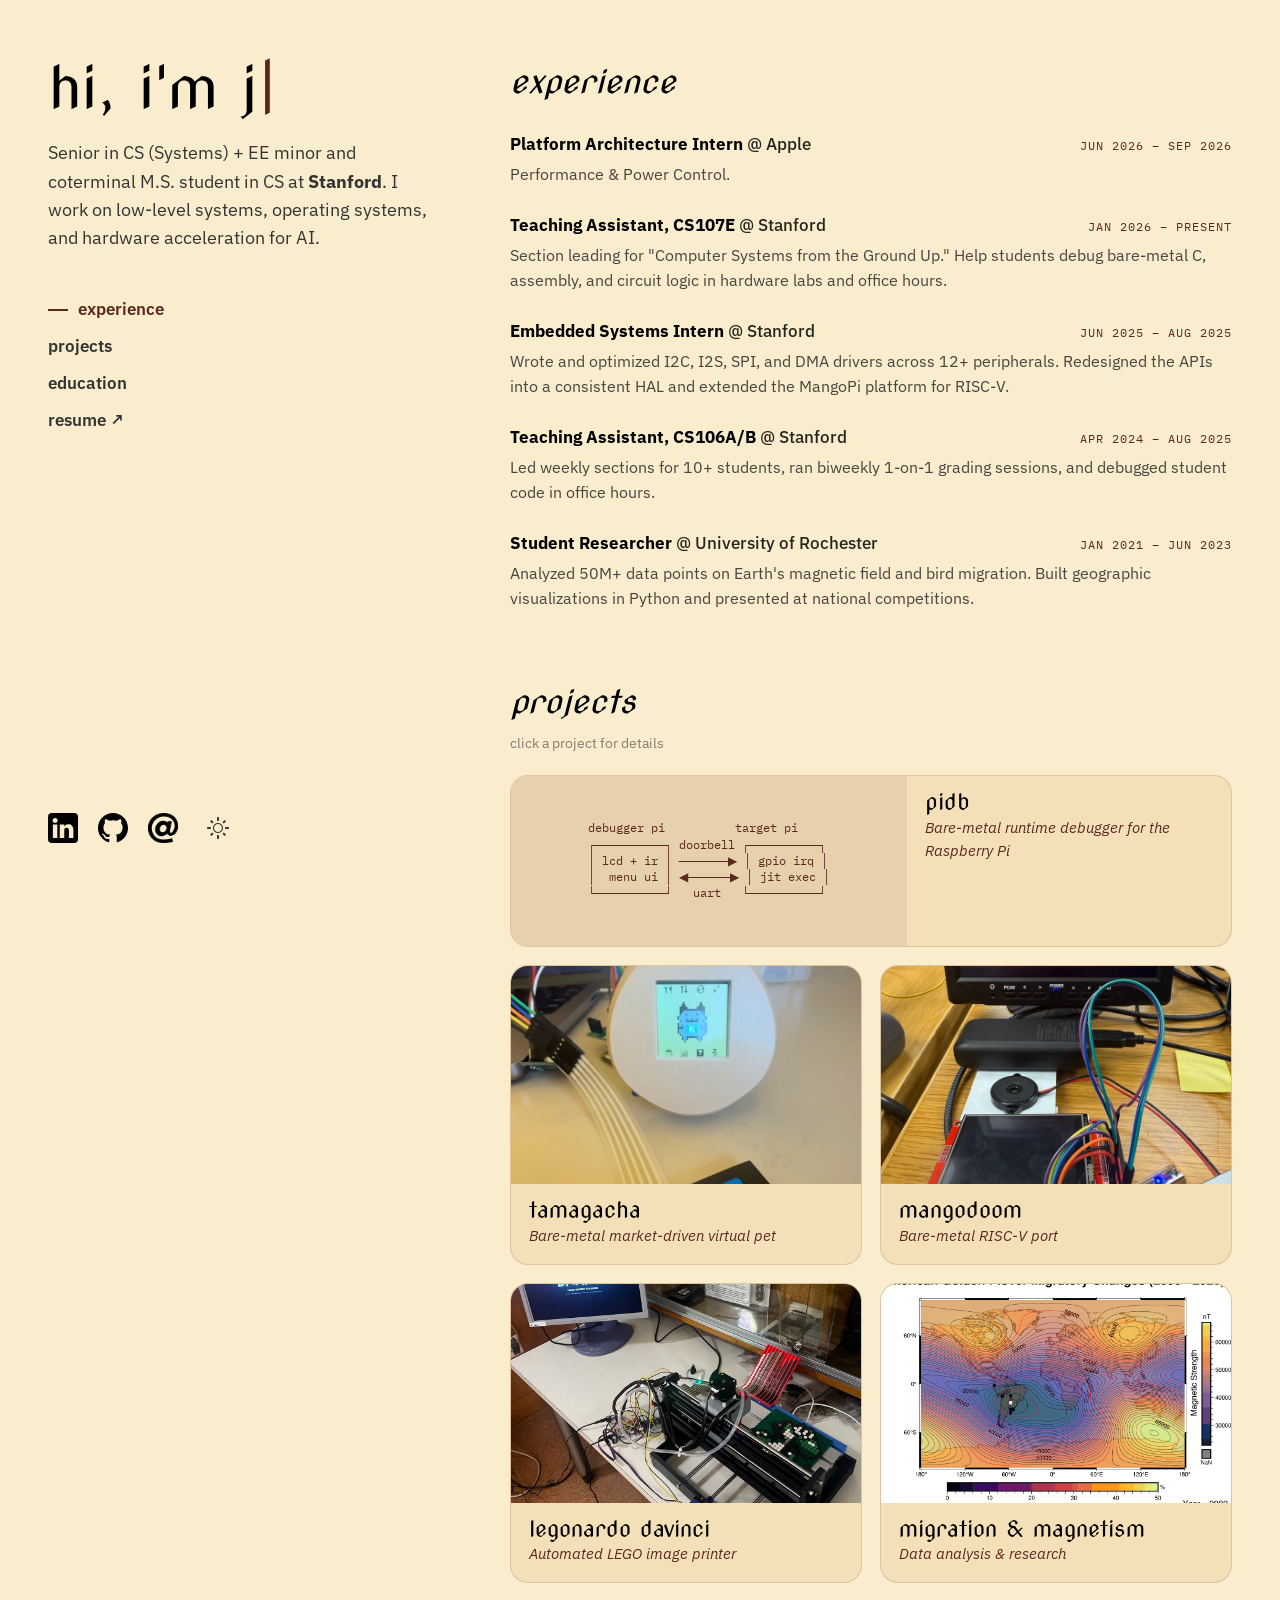
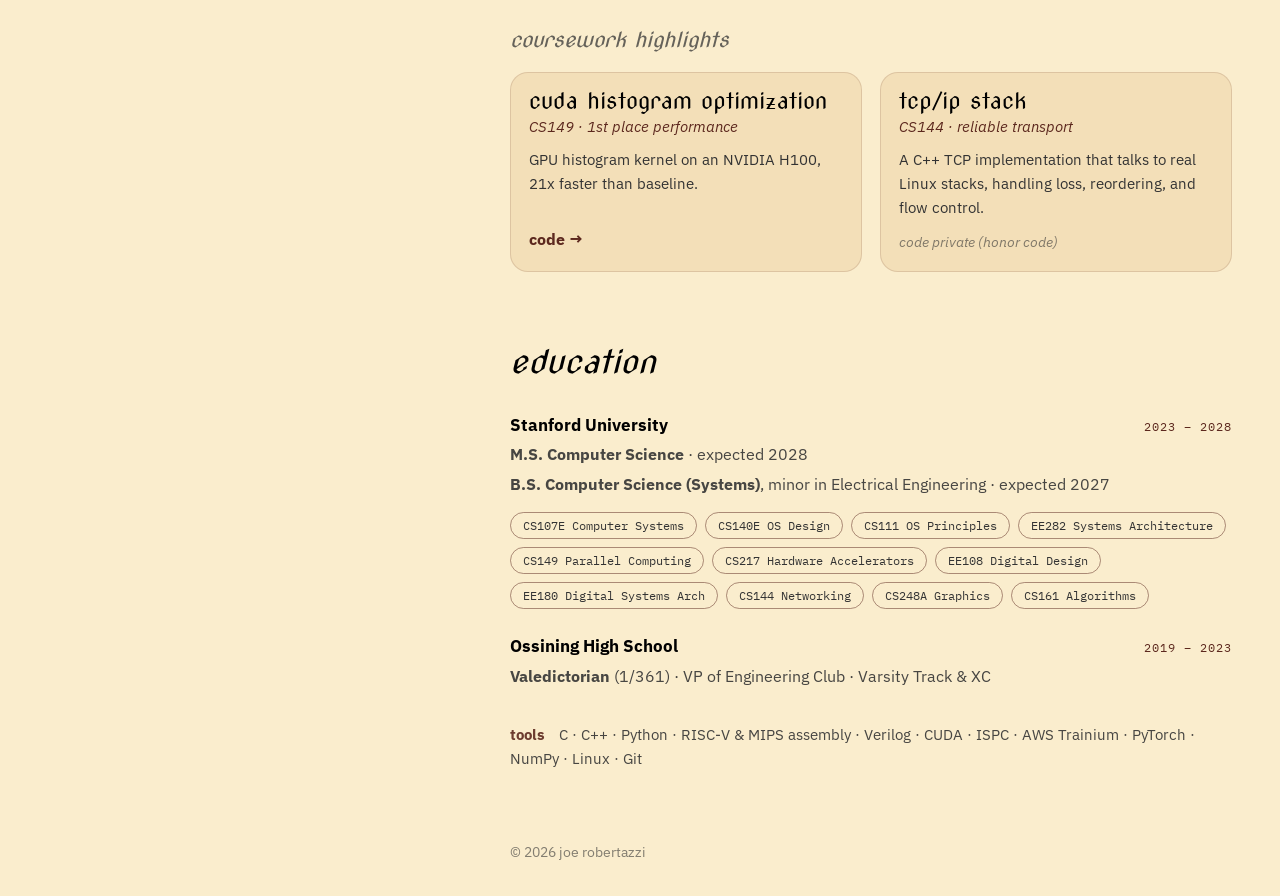
==== commit a66a5b26: "updated website" ====
--- a/index.html
+++ b/index.html
@@ -5,7 +5,7 @@
     <meta charset="UTF-8">
     <meta name="viewport" content="width=device-width, initial-scale=1.0">
     <title>joe robertazzi's portfolio</title>
-    <link rel="stylesheet" href="index.css">
+    <link rel="stylesheet" href="index.css?v=2">
     <link rel="icon" href="https://cdn-icons-png.flaticon.com/512/2595/2595138.png">
     <link rel="preconnect" href="https://fonts.googleapis.com">
     <link rel="preconnect" href="https://fonts.gstatic.com" crossorigin>
@@ -291,7 +291,7 @@
         </div>
     </template>
 
-    <script src="index.js"></script>
+    <script src="index.js?v=2"></script>
     <script>
         const detail = document.getElementById('detail');
         const detailBody = document.getElementById('detail-body');
--- a/index.css
+++ b/index.css
@@ -555,13 +555,50 @@
 }
 
 @media screen and (max-width: 600px) {
+    .side-nav {
+        gap: 6px 16px;
+    }
+    .side-nav a {
+        font-size: 0.95rem;
+    }
+
+    /* stack title and date tightly instead of wrapping with a big gap */
+    .row-head {
+        flex-direction: column;
+        gap: 2px;
+    }
+
+    /* project cards become compact rows: square thumbnail + text */
     .card-grid {
         grid-template-columns: 1fr;
-    }
+        gap: 12px;
+    }
+    .card,
     .card.featured {
-        flex-direction: column;
-    }
+        flex-direction: row;
+        align-items: center;
+    }
+    .card .card-img,
     .card.featured .card-img {
-        width: 100%;
-    }
-}
+        width: 96px;
+        height: 96px;
+        min-height: 0;
+        aspect-ratio: 1;
+        flex-shrink: 0;
+    }
+    .card .diagram {
+        padding: 0;
+    }
+    .card .diagram pre {
+        transform: scale(0.34);
+    }
+    .card-body {
+        padding: 10px 14px;
+    }
+    .card-name {
+        font-size: 1.15rem;
+    }
+    .card-tagline {
+        font-size: 0.85rem;
+    }
+}
